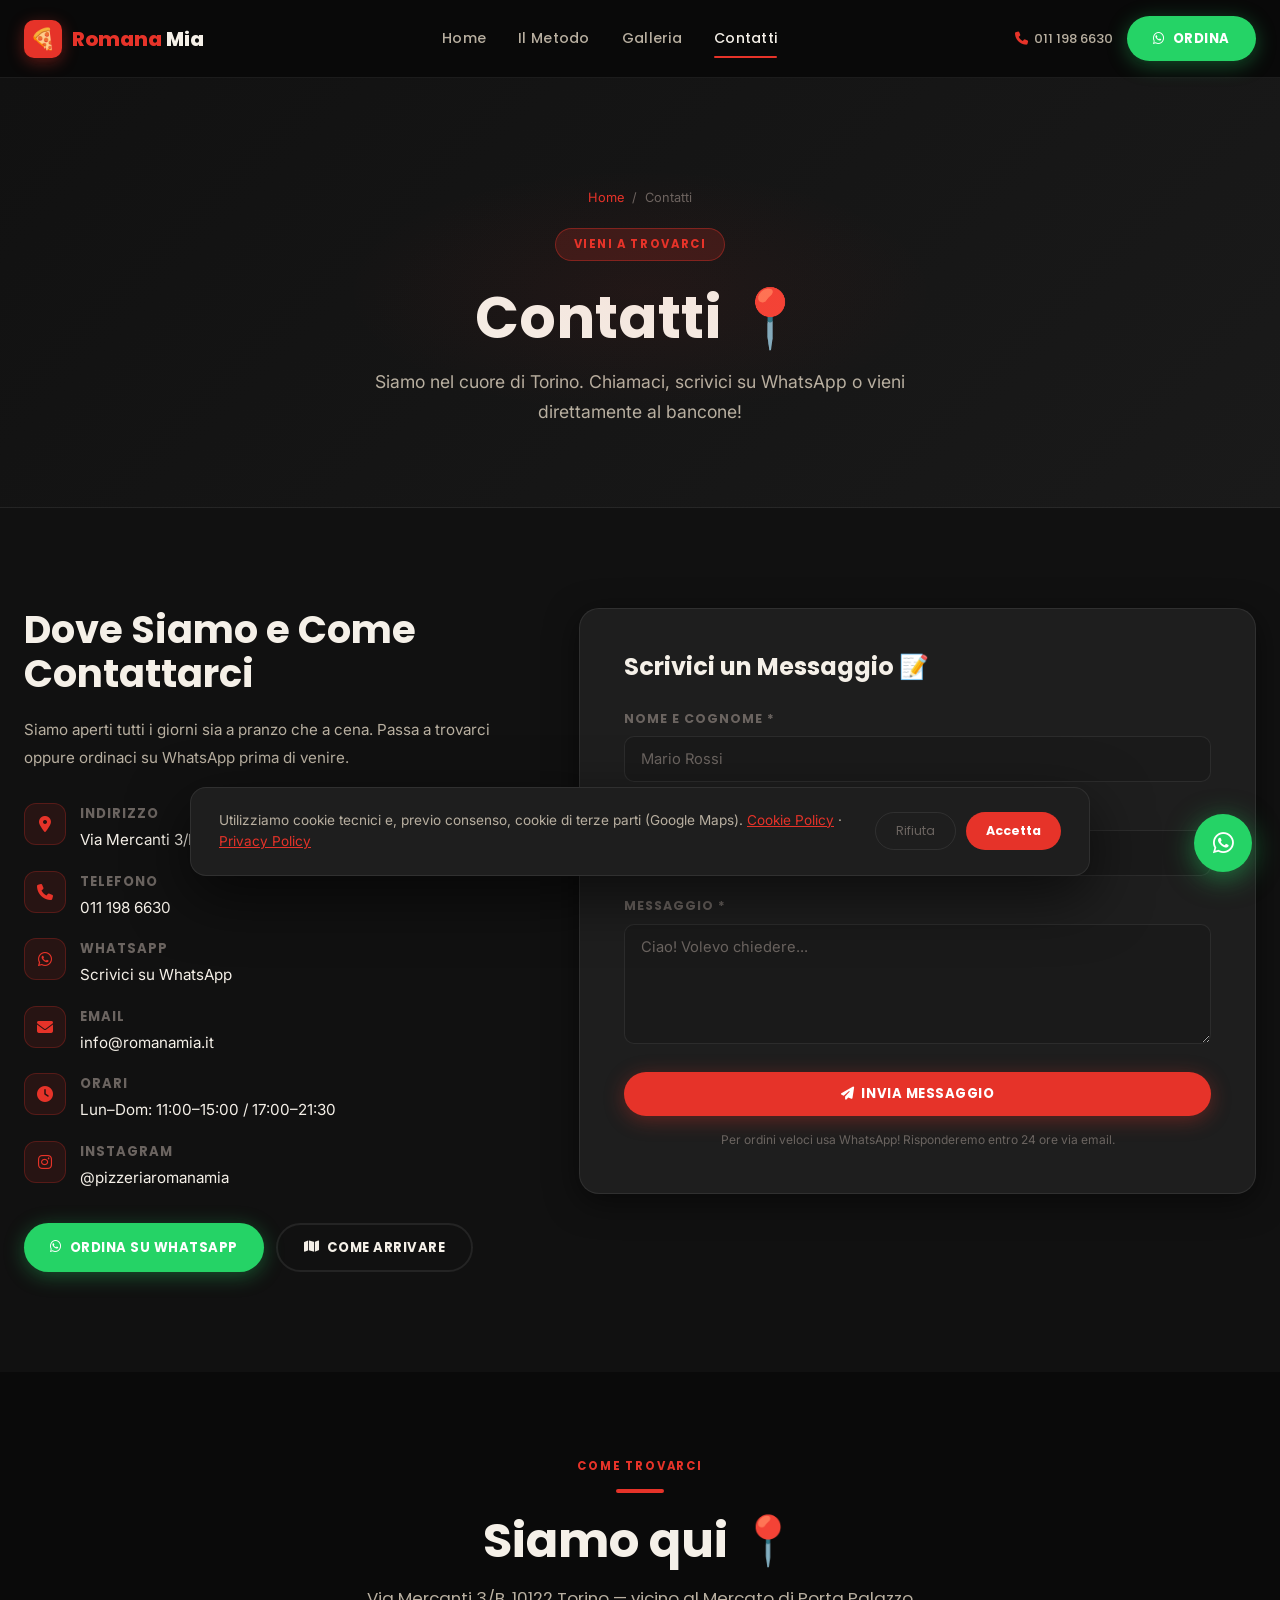
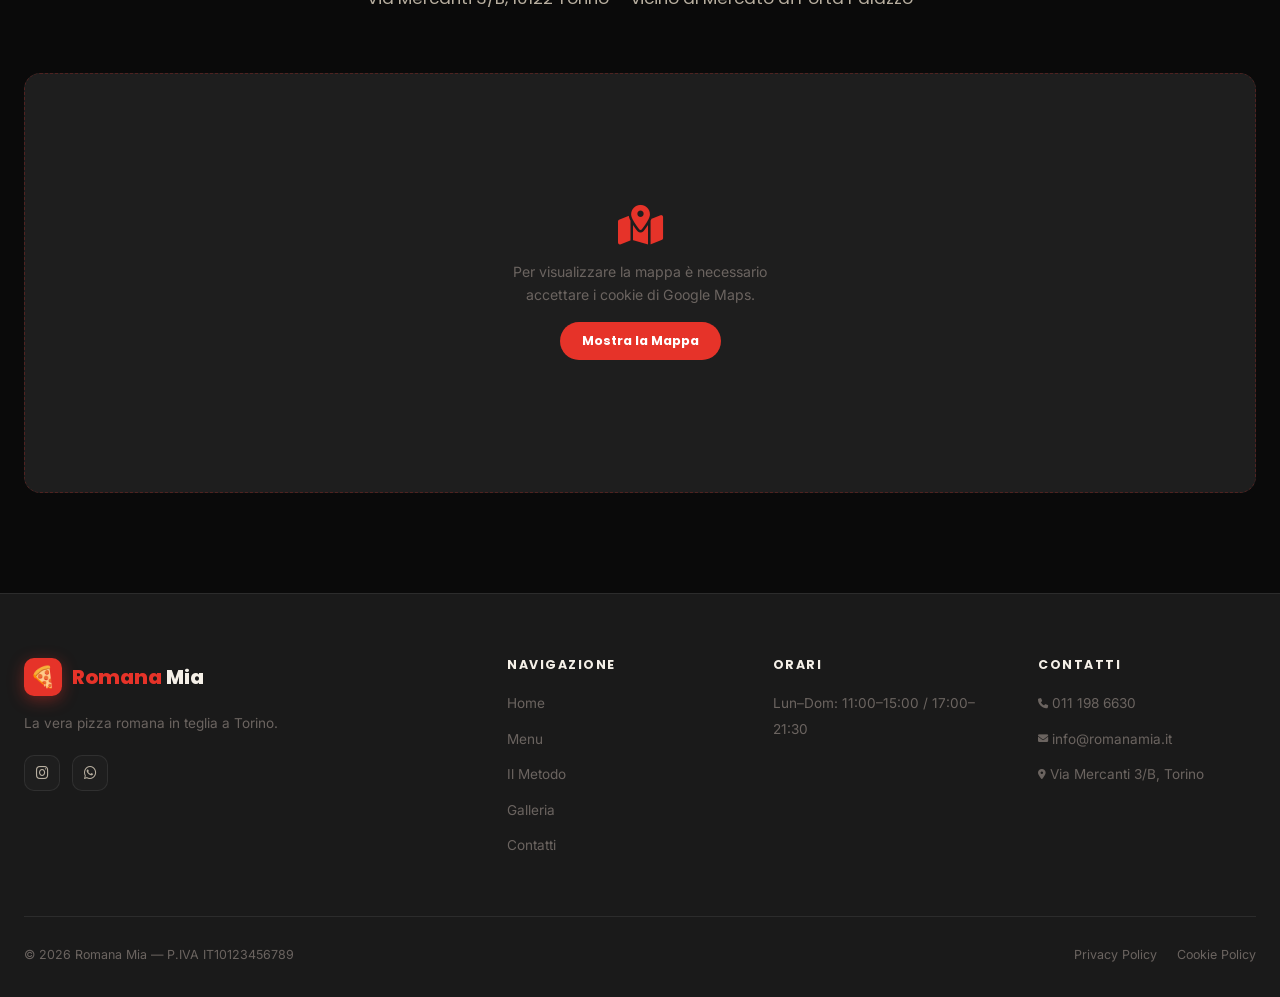
==== contatti.html @ 804c5487 "Improve mobile view: fix horizontal scroll, hero animations, app-like bottom nav Co-authored-by: pie" ====
<!DOCTYPE html>
<html lang="it">
<head>
    <meta charset="UTF-8">
    <meta name="viewport" content="width=device-width, initial-scale=1.0, viewport-fit=cover">    <title>Contatti — Romana Mia, Pizza al Taglio Gourmet Torino</title>
    <meta name="description" content="Contatta Romana Mia: Via Mercanti 3/B, Torino. Telefono, WhatsApp, email e mappa. Aperto tutti i giorni 11:00–21:30.">
    <meta name="google-site-verification" content="">
    <link rel="canonical" href="">
    <meta property="og:type" content="website">
    <meta property="og:title" content="Contatti — Romana Mia">
    <meta property="og:description" content="Vieni a trovarci o contattaci. Via Mercanti 3/B, Torino.">
    <meta name="theme-color" content="#0A0A0A">
    <meta name="apple-mobile-web-app-capable" content="yes">
    <meta name="apple-mobile-web-app-status-bar-style" content="black-translucent">
    <meta name="mobile-web-app-capable" content="yes">
    <link rel="icon" type="image/svg+xml" href="favicon.svg">
    <link rel="stylesheet" href="https://cdnjs.cloudflare.com/ajax/libs/font-awesome/6.4.0/css/all.min.css">
    <link rel="stylesheet" href="style.css">
</head>
<body>

<!-- ===== HEADER ===== -->
<header id="main-header">
    <div class="container nav-wrapper">
        <a href="index.html" class="logo">
            <div class="logo-icon">🍕</div>
            <span><em>Romana</em> Mia</span>
        </a>
        <nav class="desktop-menu">
            <a href="index.html">Home</a>
            <a href="servizi.html">Il Metodo</a>
            <a href="galleria.html">Galleria</a>
            <a href="contatti.html" class="active">Contatti</a>
        </nav>
        <div class="header-right">
            <a data-config-href="tel:{telefonoHref}" href="#" class="phone-cta">
                <i class="fa-solid fa-phone"></i>
                <span data-config="telefono">011 198 6630</span>
            </a>
            <a data-config-href="https://wa.me/{whatsapp}?text={whatsappMessaggioEncoded}" href="#" class="btn-whatsapp" target="_blank" rel="noopener">
                <i class="fa-brands fa-whatsapp"></i> Ordina
            </a>
        </div>
        <button class="hamburger" id="hamburger" aria-label="Menu">
            <span></span><span></span><span></span>
        </button>
    </div>
    <nav class="mobile-menu" id="mobile-menu">
        <a href="index.html"><i class="fa-solid fa-house"></i> Home</a>
        <a href="servizi.html"><i class="fa-solid fa-star"></i> Il Metodo</a>
        <a href="galleria.html"><i class="fa-solid fa-images"></i> Galleria</a>
        <a href="contatti.html" class="active"><i class="fa-solid fa-location-dot"></i> Contatti</a>
        <div class="mobile-cta">
            <a data-config-href="https://wa.me/{whatsapp}?text={whatsappMessaggioEncoded}" href="#" class="btn-whatsapp" target="_blank" rel="noopener"><i class="fa-brands fa-whatsapp"></i> Ordina su WhatsApp</a>
        </div>
    </nav>
</header>

<!-- ===== PAGE HERO ===== -->
<section class="page-hero">
    <div class="container">
        <div class="breadcrumb">
            <a href="index.html">Home</a>
            <span>/</span>
            <span>Contatti</span>
        </div>
        <span class="hero-eyebrow">Vieni a Trovarci</span>
        <h1>Contatti 📍</h1>
        <p>Siamo nel cuore di Torino. Chiamaci, scrivici su WhatsApp o vieni direttamente al bancone!</p>
    </div>
</section>

<!-- ===== CONTACT SECTION ===== -->
<section class="contact-section" id="preventivo">
    <div class="container">
        <div class="contact-grid">
            <!-- Info colonna sinistra -->
            <div class="contact-info animate-on-scroll">
                <h2>Dove Siamo e Come Contattarci</h2>
                <p>Siamo aperti tutti i giorni sia a pranzo che a cena. Passa a trovarci oppure ordinaci su WhatsApp prima di venire.</p>

                <div class="contact-details">
                    <div class="contact-detail">
                        <div class="contact-detail-icon"><i class="fa-solid fa-location-dot"></i></div>
                        <div class="contact-detail-text">
                            <strong>Indirizzo</strong>
                            <span data-config="indirizzo">Via Mercanti 3/B</span>,
                            <span data-config="cap">10122</span> <span data-config="citta">Torino</span> <span data-config="provincia">TO</span>
                        </div>
                    </div>
                    <div class="contact-detail">
                        <div class="contact-detail-icon"><i class="fa-solid fa-phone"></i></div>
                        <div class="contact-detail-text">
                            <strong>Telefono</strong>
                            <a data-config-href="tel:{telefonoHref}" href="#" data-config="telefono">011 198 6630</a>
                        </div>
                    </div>
                    <div class="contact-detail">
                        <div class="contact-detail-icon"><i class="fa-brands fa-whatsapp"></i></div>
                        <div class="contact-detail-text">
                            <strong>WhatsApp</strong>
                            <a data-config-href="https://wa.me/{whatsapp}?text={whatsappMessaggioEncoded}" href="#" target="_blank" rel="noopener">Scrivici su WhatsApp</a>
                        </div>
                    </div>
                    <div class="contact-detail">
                        <div class="contact-detail-icon"><i class="fa-solid fa-envelope"></i></div>
                        <div class="contact-detail-text">
                            <strong>Email</strong>
                            <a href="mailto:info@romanamia.it" data-config="email">info@romanamia.it</a>
                        </div>
                    </div>
                    <div class="contact-detail">
                        <div class="contact-detail-icon"><i class="fa-solid fa-clock"></i></div>
                        <div class="contact-detail-text">
                            <strong>Orari</strong>
                            <span data-config="orariSettimana">Lun–Dom: 11:00–15:00 / 17:00–21:30</span>
                        </div>
                    </div>
                    <div class="contact-detail">
                        <div class="contact-detail-icon"><i class="fa-brands fa-instagram"></i></div>
                        <div class="contact-detail-text">
                            <strong>Instagram</strong>
                            <a href="https://www.instagram.com/pizzeriaromanamia/" target="_blank" rel="noopener">@pizzeriaromanamia</a>
                        </div>
                    </div>
                </div>

                <div style="display:flex; gap:12px; flex-wrap:wrap;">
                    <a data-config-href="https://wa.me/{whatsapp}?text={whatsappMessaggioEncoded}" href="#" class="btn-whatsapp" target="_blank" rel="noopener">
                        <i class="fa-brands fa-whatsapp"></i> Ordina su WhatsApp
                    </a>
                    <a href="https://www.google.com/maps/dir/?api=1&destination=Via+Mercanti,+3B,+10122+Torino+TO" target="_blank" rel="noopener" class="btn-outline">
                        <i class="fa-solid fa-map"></i> Come Arrivare
                    </a>
                </div>
            </div>

            <!-- Form colonna destra -->
            <div class="contact-form-card animate-on-scroll">
                <h3>Scrivici un Messaggio 📝</h3>
                <form method="POST" action="grazie.html" name="contatti" data-netlify="true" netlify-honeypot="bot-field">
                    <input type="hidden" name="form-name" value="contatti">
                    <p style="display:none;"><label>Non compilare: <input name="bot-field"></label></p>
                    <div class="form-group">
                        <label for="nome">Nome e Cognome *</label>
                        <input type="text" id="nome" name="nome" placeholder="Mario Rossi" required>
                    </div>
                    <div class="form-group">
                        <label for="email">Email *</label>
                        <input type="email" id="email" name="email" placeholder="mario@email.it" required>
                    </div>
                    <div class="form-group">
                        <label for="messaggio">Messaggio *</label>
                        <textarea id="messaggio" name="messaggio" placeholder="Ciao! Volevo chiedere..." required></textarea>
                    </div>
                    <button type="submit" class="btn-red" style="width:100%; justify-content:center;">
                        <i class="fa-solid fa-paper-plane"></i> Invia Messaggio
                    </button>
                    <p style="font-size:0.75rem; color:var(--text-muted); margin-top:14px; font-family:'Inter',sans-serif; text-align:center;">
                        Per ordini veloci usa WhatsApp! Risponderemo entro 24 ore via email.
                    </p>
                </form>
            </div>
        </div>
    </div>
</section>

<!-- ===== MAPPA ===== -->
<section style="background: var(--bg-primary); padding: 0 0 100px;">
    <div class="container">
        <div class="section-header animate-on-scroll" style="padding-top:80px;">
            <span class="section-eyebrow">Come Trovarci</span>
            <div class="section-divider"></div>
            <h2>Siamo qui 📍</h2>
            <p>Via Mercanti 3/B, 10122 Torino — vicino al Mercato di Porta Palazzo</p>
        </div>
        <div class="map-container animate-on-scroll">
            <div id="map-placeholder">
                <i class="fa-solid fa-map-location-dot" style="font-size:2.5rem; color:var(--accent);"></i>
                <p>Per visualizzare la mappa è necessario accettare i cookie di Google Maps.</p>
                <button class="btn-load-map" id="btn-load-map">Mostra la Mappa</button>
            </div>
            <iframe id="map-iframe" title="Romana Mia su Google Maps" allowfullscreen loading="lazy"
                referrerpolicy="no-referrer-when-downgrade"></iframe>
        </div>
    </div>
</section>

<!-- ===== FOOTER ===== -->
<footer>
    <div class="container">
        <div class="footer-grid">
            <div class="footer-brand">
                <a href="index.html" class="logo">
                    <div class="logo-icon">🍕</div>
                    <span><em>Romana</em> Mia</span>
                </a>
                <p>La vera pizza romana in teglia a Torino.</p>
                <div class="footer-social">
                    <a href="https://www.instagram.com/pizzeriaromanamia/" target="_blank" rel="noopener" aria-label="Instagram"><i class="fa-brands fa-instagram"></i></a>
                    <a data-config-href="https://wa.me/{whatsapp}?text={whatsappMessaggioEncoded}" href="#" target="_blank" rel="noopener" aria-label="WhatsApp"><i class="fa-brands fa-whatsapp"></i></a>
                </div>
            </div>
            <div class="footer-col">
                <h4>Navigazione</h4>
                <ul>
                    <li><a href="index.html">Home</a></li>
                    <li><a href="index.html#menu">Menu</a></li>
                    <li><a href="servizi.html">Il Metodo</a></li>
                    <li><a href="galleria.html">Galleria</a></li>
                    <li><a href="contatti.html">Contatti</a></li>
                </ul>
            </div>
            <div class="footer-col">
                <h4>Orari</h4>
                <ul>
                    <li><span data-config="orariSettimana">Lun–Dom: 11:00–15:00 / 17:00–21:30</span></li>
                </ul>
            </div>
            <div class="footer-col">
                <h4>Contatti</h4>
                <ul>
                    <li><a data-config-href="tel:{telefonoHref}" href="#"><i class="fa-solid fa-phone fa-xs"></i> <span data-config="telefono">011 198 6630</span></a></li>
                    <li><a href="mailto:info@romanamia.it"><i class="fa-solid fa-envelope fa-xs"></i> info@romanamia.it</a></li>
                    <li><span><i class="fa-solid fa-location-dot fa-xs"></i> Via Mercanti 3/B, Torino</span></li>
                </ul>
            </div>
        </div>
        <div class="footer-bottom">
            <p>© <span data-anno></span> <span data-config="nomeAzienda">Romana Mia</span> — P.IVA <span data-config="pIva">IT10123456789</span></p>
            <div class="footer-legal">
                <a href="privacy.html">Privacy Policy</a>
                <a href="cookie.html">Cookie Policy</a>
            </div>
        </div>
    </div>
</footer>

<!-- ===== FLOATING WHATSAPP ===== -->
<a id="whatsapp-float" data-config-href="https://wa.me/{whatsapp}?text={whatsappMessaggioEncoded}" href="#" target="_blank" rel="noopener" aria-label="Ordina su WhatsApp">
    <i class="fa-brands fa-whatsapp"></i>
</a>

<!-- ===== BACK TO TOP ===== -->
<a id="back-to-top" href="#" aria-label="Torna su">
    <i class="fa-solid fa-chevron-up"></i>
</a>

<!-- ===== MOBILE BOTTOM NAV ===== -->
<nav class="bottom-nav" aria-label="Navigazione principale">
    <a href="index.html" class="bottom-nav-item">
        <i class="fa-solid fa-house"></i>
        <span>Home</span>
    </a>
    <a href="index.html#menu" class="bottom-nav-item">
        <i class="fa-solid fa-pizza-slice"></i>
        <span>Menu</span>
    </a>
    <a href="galleria.html" class="bottom-nav-item">
        <i class="fa-solid fa-images"></i>
        <span>Galleria</span>
    </a>
    <a href="contatti.html" class="bottom-nav-item active">
        <i class="fa-solid fa-location-dot"></i>
        <span>Contatti</span>
    </a>
</nav>

<!-- ===== COOKIE BANNER ===== -->
<div id="cookie-banner" style="display:none;">
    <p>Utilizziamo cookie tecnici e, previo consenso, cookie di terze parti (Google Maps). 
       <a href="cookie.html">Cookie Policy</a> · <a href="privacy.html">Privacy Policy</a></p>
    <div class="cookie-buttons">
        <button class="btn-cookie-reject" id="cookie-reject">Rifiuta</button>
        <button class="btn-cookie-accept" id="cookie-accept">Accetta</button>
    </div>
</div>

<script src="config.js"></script>
<script>
(function () {
    var header = document.getElementById('main-header');
    window.addEventListener('scroll', function () {
        header.classList.toggle('scrolled', window.scrollY > 60);
        var btt = document.getElementById('back-to-top');
        if (btt) btt.classList.toggle('visible', window.scrollY > 300);
    }, { passive: true });

    var btn = document.getElementById('hamburger');
    var menu = document.getElementById('mobile-menu');
    if (btn && menu) {
        btn.addEventListener('click', function () { btn.classList.toggle('open'); menu.classList.toggle('open'); });
    }

    if ('IntersectionObserver' in window) {
        var animObserver = new IntersectionObserver(function(entries) {
            entries.forEach(function(entry) {
                if (entry.isIntersecting) {
                    entry.target.classList.add('visible');
                    animObserver.unobserve(entry.target);
                }
            });
        }, { threshold: 0.12, rootMargin: '0px 0px -32px 0px' });
        document.querySelectorAll('.animate-on-scroll').forEach(function(el) {
            animObserver.observe(el);
        });
    } else {
        function checkVisible() {
            document.querySelectorAll('.animate-on-scroll:not(.visible)').forEach(function (el) {
                if (el.getBoundingClientRect().top < window.innerHeight - 40) el.classList.add('visible');
            });
        }
        window.addEventListener('scroll', checkVisible, { passive: true });
        window.addEventListener('load', checkVisible);
        setTimeout(checkVisible, 200);
    }

    // Cookie banner
    var consent = localStorage.getItem('cookieConsent');
    var banner = document.getElementById('cookie-banner');
    if (!consent && banner) setTimeout(function () { banner.style.display = 'flex'; }, 1500);
    var acceptBtn = document.getElementById('cookie-accept');
    var rejectBtn = document.getElementById('cookie-reject');
    if (acceptBtn) acceptBtn.addEventListener('click', function () {
        localStorage.setItem('cookieConsent', 'accepted');
        banner.style.display = 'none';
        if (typeof window.loadConsentedMap === 'function') window.loadConsentedMap();
    });
    if (rejectBtn) rejectBtn.addEventListener('click', function () {
        localStorage.setItem('cookieConsent', 'rejected');
        banner.style.display = 'none';
    });

    // Pulsante carica mappa manualmente
    var btnMap = document.getElementById('btn-load-map');
    if (btnMap) btnMap.addEventListener('click', function () {
        localStorage.setItem('cookieConsent', 'accepted');
        if (typeof window.loadConsentedMap === 'function') window.loadConsentedMap();
        banner.style.display = 'none';
    });
})();
</script>
</body>
</html>
---- style.css ----
/* ============================================================
   ROMANA MIA — Pizza al Taglio Gourmet
   Dark Theme | Poppins + Inter | Rosso Pomodoro & Giallo Crosta
   ============================================================ */

/* --- 1. GOOGLE FONTS IMPORT --- */
@import url('https://fonts.googleapis.com/css2?family=Poppins:wght@400;600;700;800;900&family=Inter:wght@400;500&display=swap');

/* --- 2. VARIABLES & RESET --- */
:root {
    --bg-primary:    #0A0A0A;
    --bg-secondary:  #111111;
    --bg-surface:    #1A1A1A;
    --bg-card:       #1E1E1E;
    --accent:        #E63329;
    --accent-yellow: #F5C518;
    --accent-hover:  #ff4a40;
    --text-primary:  #F5F0E8;
    --text-secondary:#B8AFA0;
    --text-muted:    #6B6460;
    --border:        rgba(230, 51, 41, 0.25);
    --border-subtle: rgba(255, 255, 255, 0.08);
    --shadow-sm:     0 2px 12px rgba(0,0,0,0.4);
    --shadow-md:     0 8px 32px rgba(0,0,0,0.5);
    --shadow-lg:     0 20px 60px rgba(0,0,0,0.6);
    --shadow-glow:   0 0 40px rgba(230,51,41,0.15);
    /* Legacy aliases */
    --primary-red:   var(--accent);
    --primary-dark:  #0A0A0A;
    --text-main:     var(--text-primary);
    --text-light:    var(--text-secondary);
    --white:         #F5F0E8;
    --border-old:    var(--border);
}

*, *::before, *::after { margin: 0; padding: 0; box-sizing: border-box; }

html { scroll-behavior: smooth; overflow-x: hidden; }

body {
    font-family: 'Poppins', sans-serif;
    color: var(--text-primary);
    line-height: 1.6;
    background-color: var(--bg-primary);
    overflow-x: hidden;
}

h1, h2, h3, h4, h5 {
    font-family: 'Poppins', sans-serif;
    line-height: 1.15;
    font-weight: 700;
}

a { text-decoration: none; transition: all 0.28s ease; color: inherit; }
ul { list-style: none; }
img { width: 100%; display: block; object-fit: cover; }

/* --- 3. HEADER --- */
header {
    background: rgba(10, 10, 10, 0.88);
    backdrop-filter: blur(24px);
    -webkit-backdrop-filter: blur(24px);
    border-bottom: 1px solid var(--border-subtle);
    padding: 16px 0;
    position: sticky;
    top: 0;
    z-index: 2000;
    transition: padding 0.3s ease, box-shadow 0.3s ease;
}

header.scrolled {
    padding: 10px 0;
    background: rgba(10, 10, 10, 0.98);
    box-shadow: 0 4px 40px rgba(0,0,0,0.5);
}

.container {
    max-width: 1280px;
    margin: 0 auto;
    padding: 0 24px;
}

.nav-wrapper {
    display: flex;
    justify-content: space-between;
    align-items: center;
    gap: 16px;
}

/* Logo */
.logo {
    display: flex;
    align-items: center;
    gap: 10px;
    font-family: 'Poppins', sans-serif;
    font-weight: 800;
    font-size: 1.25rem;
    color: var(--text-primary);
    white-space: nowrap;
    flex-shrink: 0;
}

.logo-icon {
    width: 38px; height: 38px;
    background: var(--accent);
    border-radius: 10px;
    display: flex; align-items: center; justify-content: center;
    font-size: 1.3rem;
    flex-shrink: 0;
    box-shadow: 0 4px 16px rgba(230,51,41,0.4);
    transition: transform 0.28s cubic-bezier(0.34,1.56,0.64,1);
}

.logo:hover .logo-icon {
    transform: rotate(-8deg) scale(1.08);
}

.logo span { color: var(--text-primary); }
.logo span em { color: var(--accent); font-style: normal; }

/* Desktop nav */
.desktop-menu {
    display: flex;
    align-items: center;
    gap: 32px;
}

.desktop-menu a {
    color: var(--text-secondary);
    font-size: 0.88rem;
    font-weight: 500;
    letter-spacing: 0.02em;
    padding: 6px 0;
    position: relative;
    transition: color 0.22s ease;
}

.desktop-menu a::after {
    content: '';
    position: absolute;
    bottom: -2px; left: 0;
    width: 0; height: 2px;
    background: var(--accent);
    border-radius: 2px;
    transition: width 0.28s cubic-bezier(0.34,1.56,0.64,1);
}

.desktop-menu a:hover,
.desktop-menu a.active { color: var(--text-primary); }

.desktop-menu a:hover::after,
.desktop-menu a.active::after { width: 100%; }

/* Header right */
.header-right {
    display: flex;
    align-items: center;
    gap: 14px;
    flex-shrink: 0;
}

.phone-cta {
    color: var(--text-secondary);
    font-size: 0.82rem;
    font-weight: 500;
    display: flex; align-items: center; gap: 6px;
}

.phone-cta:hover { color: var(--accent); }
.phone-cta i { color: var(--accent); }

/* --- 4. BUTTONS --- */
.btn-red {
    background: var(--accent);
    color: #fff;
    border: none;
    padding: 12px 26px;
    border-radius: 50px;
    font-family: 'Poppins', sans-serif;
    font-size: 0.82rem;
    font-weight: 700;
    letter-spacing: 0.04em;
    text-transform: uppercase;
    cursor: pointer;
    display: inline-flex; align-items: center; gap: 7px;
    transition: all 0.28s cubic-bezier(0.34,1.56,0.64,1);
    white-space: nowrap;
    box-shadow: 0 4px 20px rgba(230,51,41,0.35);
}

.btn-red:hover {
    background: var(--accent-hover);
    transform: translateY(-3px) scale(1.04);
    box-shadow: 0 8px 32px rgba(230,51,41,0.55);
    color: #fff;
}

.btn-yellow {
    background: var(--accent-yellow);
    color: #111;
    border: none;
    padding: 12px 26px;
    border-radius: 50px;
    font-family: 'Poppins', sans-serif;
    font-size: 0.82rem;
    font-weight: 700;
    letter-spacing: 0.04em;
    text-transform: uppercase;
    cursor: pointer;
    display: inline-flex; align-items: center; gap: 7px;
    transition: all 0.28s cubic-bezier(0.34,1.56,0.64,1);
    white-space: nowrap;
    box-shadow: 0 4px 20px rgba(245,197,24,0.35);
}

.btn-yellow:hover {
    background: #ffd740;
    transform: translateY(-3px) scale(1.04);
    box-shadow: 0 8px 32px rgba(245,197,24,0.55);
    color: #111;
}

.btn-outline {
    background: transparent;
    color: var(--text-primary);
    border: 2px solid var(--border-subtle);
    padding: 12px 26px;
    border-radius: 50px;
    font-family: 'Poppins', sans-serif;
    font-size: 0.82rem;
    font-weight: 700;
    letter-spacing: 0.04em;
    text-transform: uppercase;
    cursor: pointer;
    display: inline-flex; align-items: center; gap: 7px;
    transition: all 0.28s ease;
    white-space: nowrap;
}

.btn-outline:hover {
    border-color: var(--accent);
    color: var(--accent);
    transform: translateY(-2px);
}

.btn-whatsapp {
    background: #25D366;
    color: #fff;
    border: none;
    padding: 12px 26px;
    border-radius: 50px;
    font-family: 'Poppins', sans-serif;
    font-size: 0.82rem;
    font-weight: 700;
    letter-spacing: 0.04em;
    text-transform: uppercase;
    cursor: pointer;
    display: inline-flex; align-items: center; gap: 8px;
    transition: all 0.28s cubic-bezier(0.34,1.56,0.64,1);
    white-space: nowrap;
    box-shadow: 0 4px 20px rgba(37,211,102,0.35);
    text-decoration: none;
}

.btn-whatsapp:hover {
    background: #1ebe5a;
    transform: translateY(-3px) scale(1.04);
    box-shadow: 0 8px 32px rgba(37,211,102,0.55);
    color: #fff;
}

/* --- 5. HAMBURGER / MOBILE MENU --- */
.hamburger {
    display: none;
    flex-direction: column;
    justify-content: center;
    align-items: center;
    gap: 5px;
    width: 40px; height: 40px;
    cursor: pointer;
    background: none;
    border: none;
    padding: 4px;
    border-radius: 8px;
    transition: background 0.2s ease;
}

.hamburger:hover { background: var(--bg-surface); }

.hamburger span {
    display: block;
    width: 22px; height: 2px;
    background: var(--text-primary);
    border-radius: 2px;
    transition: all 0.3s ease;
}

.hamburger.open span:nth-child(1) { transform: translateY(7px) rotate(45deg); }
.hamburger.open span:nth-child(2) { opacity: 0; transform: scaleX(0); }
.hamburger.open span:nth-child(3) { transform: translateY(-7px) rotate(-45deg); }

.mobile-menu {
    display: none;
    flex-direction: column;
    background: var(--bg-surface);
    border-top: 1px solid var(--border-subtle);
    padding: 16px 24px 24px;
    gap: 4px;
}

.mobile-menu.open { display: flex; }

.mobile-menu a {
    color: var(--text-secondary);
    font-size: 1rem;
    font-weight: 500;
    padding: 12px 0;
    border-bottom: 1px solid var(--border-subtle);
    display: flex; align-items: center; gap: 10px;
    transition: color 0.2s ease;
}

.mobile-menu a:last-child { border-bottom: none; }
.mobile-menu a:hover,
.mobile-menu a.active { color: var(--accent); }

.mobile-cta {
    margin-top: 14px;
    display: flex;
    flex-direction: column;
    gap: 10px;
}

.mobile-cta a { width: 100%; justify-content: center; }

/* --- 6. ANIMATE ON SCROLL --- */
.animate-on-scroll {
    opacity: 0;
    transform: translateY(30px);
    transition: opacity 0.6s ease, transform 0.6s cubic-bezier(0.34,1.56,0.64,1);
}

.animate-on-scroll.visible {
    opacity: 1;
    transform: translateY(0);
}

/* --- 6b. HERO ENTRY KEYFRAMES --- */
@keyframes heroFadeInUp {
    from { opacity: 0; transform: translateY(28px); }
    to   { opacity: 1; transform: translateY(0); }
}

@keyframes heroFadeInDown {
    from { opacity: 0; transform: translateY(-18px); }
    to   { opacity: 1; transform: translateY(0); }
}

/* --- 7. HERO SECTION --- */
.hero {
    min-height: 100vh;
    min-height: 100svh;
    display: flex;
    align-items: center;
    justify-content: center;
    position: relative;
    overflow: hidden;
    text-align: center;
    padding: 100px 24px 60px;
}

.hero-bg {
    position: absolute;
    inset: 0;
    background-image: url('https://images.unsplash.com/photo-1565299624946-b28f40a0ae38?q=80&w=1600&auto=format&fit=crop');
    background-size: cover;
    background-position: center;
    filter: brightness(0.35);
    z-index: 0;
    transform: scale(1.05);
    transition: transform 8s ease;
}

.hero:hover .hero-bg { transform: scale(1.0); }

.hero-overlay {
    position: absolute;
    inset: 0;
    background: linear-gradient(180deg, rgba(0,0,0,0.1) 0%, rgba(10,10,10,0.7) 100%);
    z-index: 1;
}

.hero-content {
    position: relative;
    z-index: 2;
    max-width: 820px;
}

.hero-eyebrow {
    display: inline-block;
    background: rgba(230,51,41,0.18);
    border: 1px solid rgba(230,51,41,0.4);
    color: var(--accent);
    font-size: 0.72rem;
    font-weight: 700;
    letter-spacing: 0.14em;
    text-transform: uppercase;
    padding: 6px 18px;
    border-radius: 50px;
    margin-bottom: 24px;
    animation: heroFadeInDown 0.6s cubic-bezier(0.34,1.56,0.64,1) 0.2s both;
}

.hero h1 {
    font-size: clamp(2.4rem, 6vw, 4.8rem);
    font-weight: 900;
    color: var(--text-primary);
    line-height: 1.08;
    margin-bottom: 20px;
    text-shadow: 0 4px 40px rgba(0,0,0,0.5);
    animation: heroFadeInUp 0.7s cubic-bezier(0.34,1.56,0.64,1) 0.4s both;
}

.hero h1 em {
    font-style: normal;
    color: var(--accent);
}

.hero p {
    font-size: clamp(1rem, 2.5vw, 1.2rem);
    color: var(--text-secondary);
    margin-bottom: 40px;
    font-weight: 400;
    line-height: 1.65;
    animation: heroFadeInUp 0.6s ease 0.6s both;
}

.hero-buttons {
    display: flex;
    gap: 14px;
    justify-content: center;
    flex-wrap: wrap;
    margin-bottom: 56px;
    animation: heroFadeInUp 0.6s ease 0.8s both;
}

.hero-trust {
    display: flex;
    gap: 40px;
    justify-content: center;
    flex-wrap: wrap;
    animation: heroFadeInUp 0.6s ease 1.0s both;
}

.hero-trust-item {
    display: flex;
    flex-direction: column;
    align-items: center;
    gap: 4px;
    color: var(--text-secondary);
    font-size: 0.8rem;
}

.hero-trust-item strong {
    color: var(--text-primary);
    font-size: 1.05rem;
    font-weight: 700;
}

/* --- 8. SECTION COMMON --- */
.section-padding {
    padding: 100px 0;
}

.section-header {
    text-align: center;
    margin-bottom: 60px;
}

.section-eyebrow {
    display: inline-block;
    color: var(--accent);
    font-size: 0.72rem;
    font-weight: 700;
    letter-spacing: 0.16em;
    text-transform: uppercase;
    margin-bottom: 14px;
}

.section-header h2 {
    font-size: clamp(2rem, 4vw, 3rem);
    color: var(--text-primary);
    margin-bottom: 16px;
}

.section-header p {
    color: var(--text-secondary);
    font-size: 1.05rem;
    max-width: 560px;
    margin: 0 auto;
    line-height: 1.7;
}

/* Decorative divider */
.section-divider {
    width: 48px; height: 4px;
    background: var(--accent);
    border-radius: 4px;
    margin: 0 auto 20px;
}

/* --- 9. MENU SECTION --- */
.menu-section {
    background: var(--bg-secondary);
    padding: 100px 0;
}

#menu-grid {
    display: grid;
    grid-template-columns: repeat(auto-fit, minmax(340px, 1fr));
    gap: 28px;
}

.menu-category-card {
    background: var(--bg-card);
    border: 1px solid var(--border-subtle);
    border-radius: 20px;
    overflow: hidden;
    transition: transform 0.35s cubic-bezier(0.34,1.56,0.64,1), box-shadow 0.35s ease, border-color 0.35s ease;
}

.menu-category-card:hover {
    transform: translateY(-6px) scale(1.02);
    box-shadow: var(--shadow-lg), var(--shadow-glow);
    border-color: var(--border);
}

.menu-category-header {
    background: linear-gradient(135deg, rgba(230,51,41,0.12) 0%, rgba(230,51,41,0.04) 100%);
    border-bottom: 1px solid var(--border-subtle);
    padding: 24px 28px 20px;
}

.menu-category-title {
    font-size: 1.35rem;
    font-weight: 800;
    color: var(--text-primary);
    margin-bottom: 6px;
}

.menu-category-desc {
    font-size: 0.82rem;
    color: var(--text-secondary);
    font-style: italic;
}

.menu-pizza-list {
    padding: 8px 0;
}

.menu-pizza-item {
    display: flex;
    justify-content: space-between;
    align-items: flex-start;
    gap: 16px;
    padding: 16px 28px;
    border-bottom: 1px solid var(--border-subtle);
    transition: background 0.2s ease;
}

.menu-pizza-item:last-child { border-bottom: none; }

.menu-pizza-item:hover {
    background: rgba(230,51,41,0.05);
}

.menu-pizza-info {
    display: flex;
    flex-direction: column;
    gap: 4px;
    flex: 1;
}

.menu-pizza-nome {
    font-weight: 700;
    font-size: 0.95rem;
    color: var(--text-primary);
}

.menu-pizza-ingredienti {
    font-size: 0.78rem;
    color: var(--text-muted);
    font-family: 'Inter', sans-serif;
    line-height: 1.5;
}

.menu-pizza-prezzo {
    font-size: 0.82rem;
    font-weight: 700;
    color: var(--accent-yellow);
    background: rgba(245,197,24,0.12);
    border: 1px solid rgba(245,197,24,0.25);
    padding: 4px 10px;
    border-radius: 50px;
    white-space: nowrap;
    flex-shrink: 0;
}

.menu-note {
    text-align: center;
    margin-top: 36px;
    color: var(--text-muted);
    font-size: 0.82rem;
    font-family: 'Inter', sans-serif;
}

/* --- 10. RECENSIONI SECTION --- */
.recensioni-section {
    background: var(--bg-primary);
    padding: 100px 0;
}

.recensioni-grid {
    display: grid;
    grid-template-columns: repeat(auto-fit, minmax(300px, 1fr));
    gap: 24px;
    margin-bottom: 48px;
}

.recensione-card {
    background: var(--bg-card);
    border: 1px solid var(--border-subtle);
    border-radius: 16px;
    padding: 28px;
    transition: transform 0.35s cubic-bezier(0.34,1.56,0.64,1), box-shadow 0.35s ease, border-color 0.35s ease;
}

.recensione-card:hover {
    transform: translateY(-6px) scale(1.02);
    box-shadow: var(--shadow-md);
    border-color: var(--border);
}

.recensione-header {
    display: flex;
    align-items: center;
    gap: 12px;
    margin-bottom: 14px;
}

.recensione-avatar {
    width: 44px; height: 44px;
    border-radius: 50%;
    background: linear-gradient(135deg, var(--accent), #ff6b61);
    display: flex; align-items: center; justify-content: center;
    font-weight: 800;
    font-size: 1.1rem;
    color: #fff;
    flex-shrink: 0;
}

.recensione-meta {
    flex: 1;
    display: flex;
    flex-direction: column;
}

.recensione-nome {
    font-weight: 700;
    font-size: 0.9rem;
    color: var(--text-primary);
}

.recensione-data {
    font-size: 0.75rem;
    color: var(--text-muted);
    font-family: 'Inter', sans-serif;
}

.google-icon {
    width: 28px; height: 28px;
    border-radius: 50%;
    background: #4285F4;
    color: #fff;
    font-weight: 900;
    font-size: 0.85rem;
    display: flex; align-items: center; justify-content: center;
    flex-shrink: 0;
}

.recensione-stelle {
    margin-bottom: 12px;
    display: flex; gap: 2px;
}

.star {
    color: var(--text-muted);
    font-size: 1rem;
}

.star.filled {
    color: var(--accent-yellow);
}

.recensione-testo {
    font-size: 0.88rem;
    color: var(--text-secondary);
    line-height: 1.7;
    font-family: 'Inter', sans-serif;
}

.recensioni-cta {
    text-align: center;
    margin-top: 48px;
}

.btn-google-reviews {
    background: linear-gradient(135deg, #4285F4, #34A853);
    color: #fff;
    border: none;
    padding: 16px 36px;
    border-radius: 50px;
    font-family: 'Poppins', sans-serif;
    font-size: 0.95rem;
    font-weight: 700;
    letter-spacing: 0.02em;
    cursor: pointer;
    display: inline-flex; align-items: center; gap: 10px;
    transition: all 0.28s cubic-bezier(0.34,1.56,0.64,1);
    white-space: nowrap;
    box-shadow: 0 4px 24px rgba(66,133,244,0.4);
    text-decoration: none;
}
.btn-google-reviews:hover {
    transform: translateY(-4px) scale(1.04);
    box-shadow: 0 10px 40px rgba(66,133,244,0.55);
    color: #fff;
}

/* --- 11. ABOUT SECTION --- */
.about-section {
    background: var(--bg-surface);
    padding: 100px 0;
}

.about-grid {
    display: grid;
    grid-template-columns: 1fr 1fr;
    gap: 72px;
    align-items: center;
}

.about-text .label {
    display: inline-block;
    color: var(--accent);
    font-size: 0.72rem;
    font-weight: 700;
    letter-spacing: 0.16em;
    text-transform: uppercase;
    margin-bottom: 16px;
}

.about-text h2 {
    font-size: clamp(1.8rem, 3.5vw, 2.6rem);
    color: var(--text-primary);
    margin-bottom: 20px;
    line-height: 1.2;
}

.about-text p {
    color: var(--text-secondary);
    font-size: 0.97rem;
    line-height: 1.8;
    margin-bottom: 16px;
    font-family: 'Inter', sans-serif;
}

.about-stats {
    display: flex;
    gap: 36px;
    margin-top: 32px;
    padding-top: 28px;
    border-top: 1px solid var(--border-subtle);
}

.about-stat strong {
    display: block;
    font-size: 2rem;
    font-weight: 900;
    color: var(--accent);
    line-height: 1;
    margin-bottom: 4px;
}

.about-stat span {
    font-size: 0.78rem;
    color: var(--text-muted);
    text-transform: uppercase;
    letter-spacing: 0.08em;
}

.about-image {
    position: relative;
}

.about-image img {
    border-radius: 20px;
    height: 480px;
    width: 100%;
    box-shadow: var(--shadow-lg);
}

.about-image-badge {
    position: absolute;
    bottom: -20px;
    left: -20px;
    background: var(--accent);
    color: #fff;
    border-radius: 16px;
    padding: 18px 22px;
    box-shadow: var(--shadow-md);
    font-weight: 800;
    font-size: 0.85rem;
    line-height: 1.4;
}

/* --- 12. GALLERY PREVIEW --- */
.gallery-preview {
    background: var(--bg-secondary);
    padding: 100px 0;
}

.gallery-grid {
    display: grid;
    grid-template-columns: repeat(4, 1fr);
    gap: 16px;
    margin-bottom: 40px;
}

.gallery-item {
    position: relative;
    overflow: hidden;
    border-radius: 16px;
    aspect-ratio: 1;
    cursor: pointer;
}

.gallery-item img {
    width: 100%; height: 100%;
    object-fit: cover;
    transition: transform 0.5s ease;
}

.gallery-item:hover img {
    transform: scale(1.08);
}

.gallery-item-overlay {
    position: absolute;
    inset: 0;
    background: rgba(0,0,0,0.4);
    opacity: 0;
    transition: opacity 0.3s ease;
    display: flex; align-items: center; justify-content: center;
    color: #fff;
    font-size: 1.6rem;
}

.gallery-item:hover .gallery-item-overlay { opacity: 1; }

.gallery-cta { text-align: center; }

/* --- 13. CTA SECTION --- */
.cta-section {
    background: var(--bg-primary);
    padding: 100px 0;
    border-top: 1px solid var(--border-subtle);
}

.cta-box {
    background: linear-gradient(135deg, var(--bg-card) 0%, var(--bg-surface) 100%);
    border: 1px solid var(--border);
    border-radius: 24px;
    padding: 64px;
    text-align: center;
    box-shadow: var(--shadow-glow);
}

.cta-box h2 {
    font-size: clamp(1.8rem, 3.5vw, 2.8rem);
    color: var(--text-primary);
    margin-bottom: 14px;
}

.cta-box p {
    color: var(--text-secondary);
    font-size: 1rem;
    margin-bottom: 36px;
    line-height: 1.7;
}

.cta-info {
    display: flex;
    justify-content: center;
    gap: 48px;
    flex-wrap: wrap;
    margin-bottom: 40px;
    padding-bottom: 36px;
    border-bottom: 1px solid var(--border-subtle);
}

.cta-info-item {
    display: flex;
    flex-direction: column;
    gap: 4px;
    align-items: center;
    color: var(--text-secondary);
    font-size: 0.9rem;
    font-family: 'Inter', sans-serif;
}

.cta-info-item strong {
    color: var(--text-primary);
    font-weight: 700;
    display: flex; align-items: center; gap: 7px;
}

.cta-buttons {
    display: flex;
    gap: 14px;
    justify-content: center;
    flex-wrap: wrap;
}

/* --- 14. FOOTER --- */
footer {
    background: var(--bg-surface);
    border-top: 1px solid var(--border-subtle);
    padding: 64px 0 32px;
}

.footer-grid {
    display: grid;
    grid-template-columns: 2fr 1fr 1fr 1fr;
    gap: 48px;
    margin-bottom: 48px;
}

.footer-brand .logo {
    margin-bottom: 16px;
}

.footer-brand p {
    color: var(--text-muted);
    font-size: 0.85rem;
    line-height: 1.7;
    font-family: 'Inter', sans-serif;
    margin-bottom: 20px;
    max-width: 260px;
}

.footer-social {
    display: flex;
    gap: 12px;
}

.footer-social a {
    width: 36px; height: 36px;
    border-radius: 10px;
    background: var(--bg-card);
    border: 1px solid var(--border-subtle);
    display: flex; align-items: center; justify-content: center;
    color: var(--text-secondary);
    font-size: 0.9rem;
    transition: all 0.25s ease;
}

.footer-social a:hover {
    background: var(--accent);
    border-color: var(--accent);
    color: #fff;
    transform: translateY(-3px);
}

.footer-col h4 {
    font-size: 0.78rem;
    font-weight: 700;
    letter-spacing: 0.12em;
    text-transform: uppercase;
    color: var(--text-primary);
    margin-bottom: 18px;
}

.footer-col ul li {
    margin-bottom: 10px;
}

.footer-col ul li a,
.footer-col ul li span {
    color: var(--text-muted);
    font-size: 0.85rem;
    font-family: 'Inter', sans-serif;
    transition: color 0.2s ease;
}

.footer-col ul li a:hover { color: var(--accent); }

.footer-bottom {
    border-top: 1px solid var(--border-subtle);
    padding-top: 28px;
    display: flex;
    justify-content: space-between;
    align-items: center;
    flex-wrap: wrap;
    gap: 12px;
}

.footer-bottom p {
    color: var(--text-muted);
    font-size: 0.78rem;
    font-family: 'Inter', sans-serif;
}

.footer-legal {
    display: flex;
    gap: 20px;
}

.footer-legal a {
    color: var(--text-muted);
    font-size: 0.78rem;
    font-family: 'Inter', sans-serif;
    transition: color 0.2s ease;
}

.footer-legal a:hover { color: var(--accent); }

/* --- 15. COOKIE BANNER --- */
#cookie-banner {
    position: fixed;
    bottom: 24px; left: 24px; right: 24px;
    background: var(--bg-card);
    border: 1px solid var(--border-subtle);
    border-radius: 16px;
    padding: 22px 28px;
    display: flex;
    align-items: center;
    justify-content: space-between;
    gap: 20px;
    flex-wrap: wrap;
    box-shadow: var(--shadow-lg);
    z-index: 9999;
    max-width: 900px;
    margin: 0 auto;
}

#cookie-banner p {
    color: var(--text-secondary);
    font-size: 0.85rem;
    font-family: 'Inter', sans-serif;
    flex: 1;
    line-height: 1.6;
}

#cookie-banner p a {
    color: var(--accent);
    text-decoration: underline;
}

.cookie-buttons {
    display: flex;
    gap: 10px;
    flex-shrink: 0;
}

.btn-cookie-accept {
    background: var(--accent);
    color: #fff;
    border: none;
    padding: 9px 20px;
    border-radius: 50px;
    font-family: 'Poppins', sans-serif;
    font-size: 0.78rem;
    font-weight: 700;
    cursor: pointer;
    transition: all 0.25s ease;
}

.btn-cookie-accept:hover { background: var(--accent-hover); }

.btn-cookie-reject {
    background: transparent;
    color: var(--text-muted);
    border: 1px solid var(--border-subtle);
    padding: 9px 20px;
    border-radius: 50px;
    font-family: 'Poppins', sans-serif;
    font-size: 0.78rem;
    cursor: pointer;
    transition: all 0.25s ease;
}

.btn-cookie-reject:hover { color: var(--text-primary); }

/* --- 16. FLOATING WHATSAPP --- */
#whatsapp-float {
    position: fixed;
    bottom: 28px;
    right: 28px;
    z-index: 3000;
    width: 58px; height: 58px;
    background: #25D366;
    border-radius: 50%;
    display: flex; align-items: center; justify-content: center;
    box-shadow: 0 6px 28px rgba(37,211,102,0.5);
    color: #fff;
    font-size: 1.5rem;
    cursor: pointer;
    text-decoration: none;
    transition: all 0.3s cubic-bezier(0.34,1.56,0.64,1);
    animation: waFloat 3s ease-in-out infinite;
}

#whatsapp-float:hover {
    transform: scale(1.12);
    box-shadow: 0 8px 36px rgba(37,211,102,0.65);
    color: #fff;
}

@keyframes waFloat {
    0%, 100% { transform: translateY(0); }
    50%       { transform: translateY(-6px); }
}

#whatsapp-float:hover { animation: none; }

/* --- 17. BACK TO TOP --- */
#back-to-top {
    position: fixed;
    bottom: 28px;
    right: 98px;
    z-index: 3000;
    width: 44px; height: 44px;
    background: var(--bg-surface);
    border: 1px solid var(--border-subtle);
    border-radius: 50%;
    display: none;
    align-items: center;
    justify-content: center;
    color: var(--text-secondary);
    font-size: 0.9rem;
    cursor: pointer;
    transition: all 0.28s ease;
    box-shadow: var(--shadow-sm);
    text-decoration: none;
}

#back-to-top.visible {
    display: flex;
}

#back-to-top:hover {
    background: var(--accent);
    border-color: var(--accent);
    color: #fff;
    transform: translateY(-3px);
}

/* --- 18. MAP SECTION --- */
.map-section {
    padding: 0;
}

.map-container {
    position: relative;
    height: 420px;
    overflow: hidden;
    border-radius: 16px;
    background: var(--bg-surface);
}

.map-container iframe {
    width: 100%; height: 100%;
    border: none;
    display: none;
}

#map-placeholder {
    position: absolute;
    inset: 0;
    display: flex;
    flex-direction: column;
    align-items: center;
    justify-content: center;
    gap: 16px;
    background: var(--bg-card);
    border: 1px dashed var(--border);
    border-radius: 16px;
    color: var(--text-muted);
    text-align: center;
    padding: 24px;
}

#map-placeholder p {
    font-size: 0.88rem;
    font-family: 'Inter', sans-serif;
    max-width: 280px;
    line-height: 1.6;
}

.btn-load-map {
    background: var(--accent);
    color: #fff;
    border: none;
    padding: 10px 22px;
    border-radius: 50px;
    font-family: 'Poppins', sans-serif;
    font-size: 0.78rem;
    font-weight: 700;
    cursor: pointer;
    transition: background 0.25s ease;
}

.btn-load-map:hover { background: var(--accent-hover); }

/* --- 19. CONTACT PAGE --- */
.contact-section {
    background: var(--bg-secondary);
    padding: 100px 0;
}

.contact-grid {
    display: grid;
    grid-template-columns: 1fr 1.4fr;
    gap: 72px;
    align-items: start;
}

.contact-info h2 {
    font-size: clamp(1.6rem, 3vw, 2.4rem);
    color: var(--text-primary);
    margin-bottom: 20px;
}

.contact-info p {
    color: var(--text-secondary);
    font-size: 0.95rem;
    line-height: 1.8;
    margin-bottom: 32px;
    font-family: 'Inter', sans-serif;
}

.contact-details {
    display: flex;
    flex-direction: column;
    gap: 18px;
    margin-bottom: 32px;
}

.contact-detail {
    display: flex;
    align-items: flex-start;
    gap: 14px;
}

.contact-detail-icon {
    width: 42px; height: 42px;
    background: rgba(230,51,41,0.1);
    border: 1px solid var(--border);
    border-radius: 12px;
    display: flex; align-items: center; justify-content: center;
    color: var(--accent);
    font-size: 1rem;
    flex-shrink: 0;
}

.contact-detail-text strong {
    display: block;
    font-size: 0.82rem;
    font-weight: 700;
    text-transform: uppercase;
    letter-spacing: 0.08em;
    color: var(--text-muted);
    margin-bottom: 3px;
}

.contact-detail-text a,
.contact-detail-text span {
    color: var(--text-primary);
    font-size: 0.95rem;
    font-family: 'Inter', sans-serif;
}

.contact-detail-text a:hover { color: var(--accent); }

.contact-form-card {
    background: var(--bg-card);
    border: 1px solid var(--border-subtle);
    border-radius: 20px;
    padding: 44px;
    box-shadow: var(--shadow-md);
}

.contact-form-card h3 {
    font-size: 1.5rem;
    color: var(--text-primary);
    margin-bottom: 28px;
}

.form-group {
    margin-bottom: 20px;
}

.form-group label {
    display: block;
    font-size: 0.78rem;
    font-weight: 700;
    text-transform: uppercase;
    letter-spacing: 0.08em;
    color: var(--text-muted);
    margin-bottom: 8px;
}

.form-group input,
.form-group textarea,
.form-group select {
    width: 100%;
    background: var(--bg-surface);
    border: 1px solid var(--border-subtle);
    border-radius: 10px;
    padding: 13px 16px;
    color: var(--text-primary);
    font-family: 'Inter', sans-serif;
    font-size: 0.92rem;
    transition: border-color 0.25s ease, box-shadow 0.25s ease;
    outline: none;
}

.form-group input:focus,
.form-group textarea:focus,
.form-group select:focus {
    border-color: var(--accent);
    box-shadow: 0 0 0 3px rgba(230,51,41,0.12);
}

.form-group textarea { min-height: 120px; resize: vertical; }

.form-group input::placeholder,
.form-group textarea::placeholder { color: var(--text-muted); }

/* --- 20. PAGE HEROES (subpages) --- */
.page-hero {
    background: linear-gradient(135deg, var(--bg-secondary) 0%, var(--bg-surface) 100%);
    padding: 110px 0 80px;
    text-align: center;
    position: relative;
    overflow: hidden;
    border-bottom: 1px solid var(--border-subtle);
}

.page-hero::before {
    content: '';
    position: absolute;
    top: 50%; left: 50%;
    transform: translate(-50%, -50%);
    width: 600px; height: 250px;
    background: radial-gradient(ellipse, rgba(230,51,41,0.06) 0%, transparent 70%);
    pointer-events: none;
}

.page-hero h1 {
    font-size: clamp(2.2rem, 5vw, 3.6rem);
    color: var(--text-primary);
    margin-bottom: 16px;
}

.page-hero p {
    color: var(--text-secondary);
    font-size: 1.1rem;
    max-width: 540px;
    margin: 0 auto;
    font-family: 'Inter', sans-serif;
    line-height: 1.7;
}

.breadcrumb {
    display: flex;
    justify-content: center;
    gap: 8px;
    font-size: 0.8rem;
    color: var(--text-muted);
    margin-bottom: 20px;
    font-family: 'Inter', sans-serif;
}

.breadcrumb a { color: var(--accent); }
.breadcrumb a:hover { text-decoration: underline; }

/* --- 21. METODO PAGE --- */
.metodo-section {
    background: var(--bg-primary);
    padding: 100px 0;
}

.metodo-section:nth-child(even) {
    background: var(--bg-secondary);
}

.metodo-grid {
    display: grid;
    grid-template-columns: 1fr 1fr;
    gap: 72px;
    align-items: center;
}

.metodo-grid.reverse { direction: rtl; }
.metodo-grid.reverse > * { direction: ltr; }

.metodo-text .number {
    font-size: 5rem;
    font-weight: 900;
    color: rgba(230,51,41,0.12);
    line-height: 1;
    margin-bottom: -20px;
    display: block;
}

.metodo-text h2 {
    font-size: clamp(1.8rem, 3vw, 2.4rem);
    color: var(--text-primary);
    margin-bottom: 18px;
}

.metodo-text p {
    color: var(--text-secondary);
    font-size: 0.97rem;
    line-height: 1.8;
    margin-bottom: 14px;
    font-family: 'Inter', sans-serif;
}

.metodo-tags {
    display: flex;
    flex-wrap: wrap;
    gap: 8px;
    margin-top: 20px;
}

.metodo-tag {
    background: rgba(230,51,41,0.1);
    border: 1px solid var(--border);
    color: var(--accent);
    font-size: 0.75rem;
    font-weight: 700;
    padding: 5px 14px;
    border-radius: 50px;
    letter-spacing: 0.04em;
}

.metodo-image img {
    border-radius: 20px;
    height: 420px;
    width: 100%;
    box-shadow: var(--shadow-lg);
    object-fit: cover;
}

/* --- 22. GALLERY PAGE --- */
.gallery-section {
    background: var(--bg-primary);
    padding: 80px 0;
}

.gallery-filters {
    display: flex;
    justify-content: center;
    gap: 10px;
    margin-bottom: 40px;
    flex-wrap: wrap;
}

.filter-btn {
    background: var(--bg-card);
    border: 1px solid var(--border-subtle);
    color: var(--text-secondary);
    padding: 8px 22px;
    border-radius: 50px;
    font-family: 'Poppins', sans-serif;
    font-size: 0.8rem;
    font-weight: 600;
    cursor: pointer;
    transition: all 0.25s ease;
}

.filter-btn:hover,
.filter-btn.active {
    background: var(--accent);
    border-color: var(--accent);
    color: #fff;
}

.gallery-full-grid {
    display: grid;
    grid-template-columns: repeat(auto-fill, minmax(280px, 1fr));
    gap: 18px;
}

.gallery-full-item {
    position: relative;
    overflow: hidden;
    border-radius: 16px;
    aspect-ratio: 1;
    cursor: pointer;
    background: var(--bg-card);
}

.gallery-full-item img {
    width: 100%; height: 100%;
    object-fit: cover;
    transition: transform 0.5s ease;
}

.gallery-full-item:hover img { transform: scale(1.08); }

.gallery-full-item .item-overlay {
    position: absolute;
    inset: 0;
    background: rgba(0,0,0,0.5);
    opacity: 0;
    transition: opacity 0.3s ease;
    display: flex;
    align-items: center;
    justify-content: center;
    flex-direction: column;
    gap: 8px;
    color: #fff;
    text-align: center;
    padding: 20px;
}

.gallery-full-item:hover .item-overlay { opacity: 1; }

.item-overlay span {
    font-size: 2rem;
}

.item-overlay p {
    font-size: 0.85rem;
    font-weight: 600;
    font-family: 'Poppins', sans-serif;
}

/* Lightbox */
.lightbox {
    display: none;
    position: fixed;
    inset: 0;
    background: rgba(0,0,0,0.94);
    z-index: 9999;
    align-items: center;
    justify-content: center;
}

.lightbox.open { display: flex; }

.lightbox-img {
    max-width: 90vw;
    max-height: 85vh;
    object-fit: contain;
    border-radius: 8px;
    box-shadow: 0 0 60px rgba(0,0,0,0.8);
}

.lightbox-close {
    position: absolute;
    top: 24px; right: 28px;
    font-size: 2.4rem;
    color: #fff;
    cursor: pointer;
    line-height: 1;
    background: none;
    border: none;
    opacity: 0.8;
    transition: opacity 0.2s ease;
}

.lightbox-close:hover { opacity: 1; }

/* --- 23. GRAZIE PAGE --- */
.grazie-wrapper {
    display: flex;
    align-items: center;
    justify-content: center;
    min-height: 100vh;
    text-align: center;
    background: var(--bg-primary);
    flex-direction: column;
    padding: 20px;
}

.success-card {
    background: var(--bg-card);
    padding: 52px;
    border-radius: 20px;
    border: 1px solid var(--border-subtle);
    width: 100%; max-width: 520px;
    box-shadow: var(--shadow-lg);
}

.success-icon {
    width: 72px; height: 72px; border-radius: 50%;
    background: rgba(230,51,41,0.1);
    border: 1px solid rgba(230,51,41,0.3);
    display: flex; align-items: center; justify-content: center;
    font-size: 1.8rem; margin: 0 auto 24px;
    color: var(--accent);
}

.success-card h1 {
    color: var(--text-primary);
    margin-bottom: 14px;
    font-size: 2.2rem;
}

.success-card p {
    color: var(--text-secondary);
    margin-bottom: 32px;
    line-height: 1.75;
    font-size: 1rem;
    font-family: 'Inter', sans-serif;
}

/* --- 24. PRIVACY / COOKIE PAGES --- */
.legal-page {
    background: var(--bg-secondary);
    padding: 100px 0;
}

.legal-content {
    max-width: 820px;
    margin: 0 auto;
}

.legal-content h1 {
    font-size: clamp(2rem, 4vw, 3rem);
    color: var(--text-primary);
    margin-bottom: 12px;
}

.legal-content .last-update {
    color: var(--text-muted);
    font-size: 0.82rem;
    font-family: 'Inter', sans-serif;
    margin-bottom: 48px;
    display: block;
}

.legal-content h2 {
    font-size: 1.3rem;
    color: var(--text-primary);
    margin: 36px 0 14px;
}

.legal-content p, .legal-content li {
    color: var(--text-secondary);
    font-size: 0.95rem;
    line-height: 1.85;
    font-family: 'Inter', sans-serif;
    margin-bottom: 12px;
}

.legal-content ul {
    list-style: disc;
    padding-left: 24px;
    margin-bottom: 16px;
}

.legal-content a { color: var(--accent); text-decoration: underline; }

/* --- 25. RESPONSIVE --- */
@media (max-width: 1024px) {
    .about-grid,
    .contact-grid,
    .metodo-grid { grid-template-columns: 1fr; gap: 40px; }

    .metodo-grid.reverse { direction: ltr; }

    .about-image { display: none; }

    .footer-grid { grid-template-columns: 1fr 1fr; gap: 32px; }

    .gallery-grid { grid-template-columns: repeat(2, 1fr); }
}

@media (max-width: 768px) {
    .desktop-menu,
    .header-right { display: none; }

    .hamburger { display: flex; }

    .hero h1 { font-size: 2.2rem; }
    .hero-buttons { flex-direction: column; align-items: center; }
    .hero-buttons .btn-red,
    .hero-buttons .btn-whatsapp { width: 100%; max-width: 320px; justify-content: center; }
    .hero-trust { gap: 24px; }

    .section-padding { padding: 64px 0; }
    .menu-section, .recensioni-section, .about-section,
    .gallery-preview, .cta-section, .gallery-section,
    .metodo-section, .contact-section { padding: 64px 0; }

    #menu-grid { grid-template-columns: 1fr; }
    .recensioni-grid { grid-template-columns: 1fr; }

    .cta-box { padding: 40px 20px; }
    .cta-info { gap: 20px; }
    .cta-buttons { flex-direction: column; align-items: stretch; }
    .cta-buttons .btn-whatsapp,
    .cta-buttons .btn-outline,
    .cta-buttons .btn-red { justify-content: center; }

    .footer-grid { grid-template-columns: 1fr; gap: 28px; }

    .gallery-grid { grid-template-columns: repeat(2, 1fr); }
    .gallery-full-grid { grid-template-columns: repeat(2, 1fr); }

    .contact-form-card { padding: 28px 20px; }

    #cookie-banner { flex-direction: column; }
    .cookie-buttons { width: 100%; }
    .cookie-buttons button { flex: 1; }

    .btn-google-reviews { white-space: normal; text-align: center; }
}

@media (max-width: 480px) {
    .hero { padding: 80px 16px 50px; }
    .hero-trust { flex-direction: column; gap: 16px; }
    .container { padding: 0 16px; }
    .gallery-grid,
    .gallery-full-grid { grid-template-columns: 1fr; }
    .about-stats { flex-direction: column; gap: 20px; }
    #back-to-top { right: 80px; }

    .metodo-text .number { font-size: 3.5rem; }
}

/* --- 26. MOBILE BOTTOM NAVIGATION (App-like) --- */
.bottom-nav {
    display: none;
}

@media (max-width: 768px) {
    .bottom-nav {
        display: flex;
        position: fixed;
        bottom: 0;
        left: 0;
        right: 0;
        z-index: 1998;
        background: rgba(17, 17, 17, 0.97);
        backdrop-filter: blur(24px);
        -webkit-backdrop-filter: blur(24px);
        border-top: 1px solid var(--border-subtle);
        padding-bottom: env(safe-area-inset-bottom, 0px);
    }

    .bottom-nav-item {
        flex: 1;
        display: flex;
        flex-direction: column;
        align-items: center;
        justify-content: center;
        gap: 4px;
        padding: 10px 4px 8px;
        color: var(--text-muted);
        font-size: 0.6rem;
        font-weight: 700;
        text-transform: uppercase;
        letter-spacing: 0.05em;
        min-height: 58px;
        transition: color 0.2s ease, transform 0.2s cubic-bezier(0.34,1.56,0.64,1);
    }

    .bottom-nav-item i {
        font-size: 1.3rem;
        display: block;
    }

    .bottom-nav-item.active {
        color: var(--accent);
    }

    .bottom-nav-item:active {
        transform: scale(0.92);
        color: var(--accent);
    }

    /* Push page content above bottom nav */
    body {
        padding-bottom: calc(58px + env(safe-area-inset-bottom, 0px));
    }

    /* Adjust floating buttons above bottom nav */
    #whatsapp-float {
        bottom: calc(74px + env(safe-area-inset-bottom, 0px));
    }

    #back-to-top {
        bottom: calc(74px + env(safe-area-inset-bottom, 0px));
        right: 88px;
    }

    /* Adjust cookie banner above bottom nav */
    #cookie-banner {
        bottom: calc(74px + env(safe-area-inset-bottom, 0px) + 8px);
        left: 12px;
        right: 12px;
    }
}

/* --- 27. REDUCED MOTION --- */
@media (prefers-reduced-motion: reduce) {
    *, *::before, *::after {
        animation-duration: 0.01ms !important;
        animation-iteration-count: 1 !important;
        transition-duration: 0.01ms !important;
    }
    .animate-on-scroll { opacity: 1; transform: none; }
}
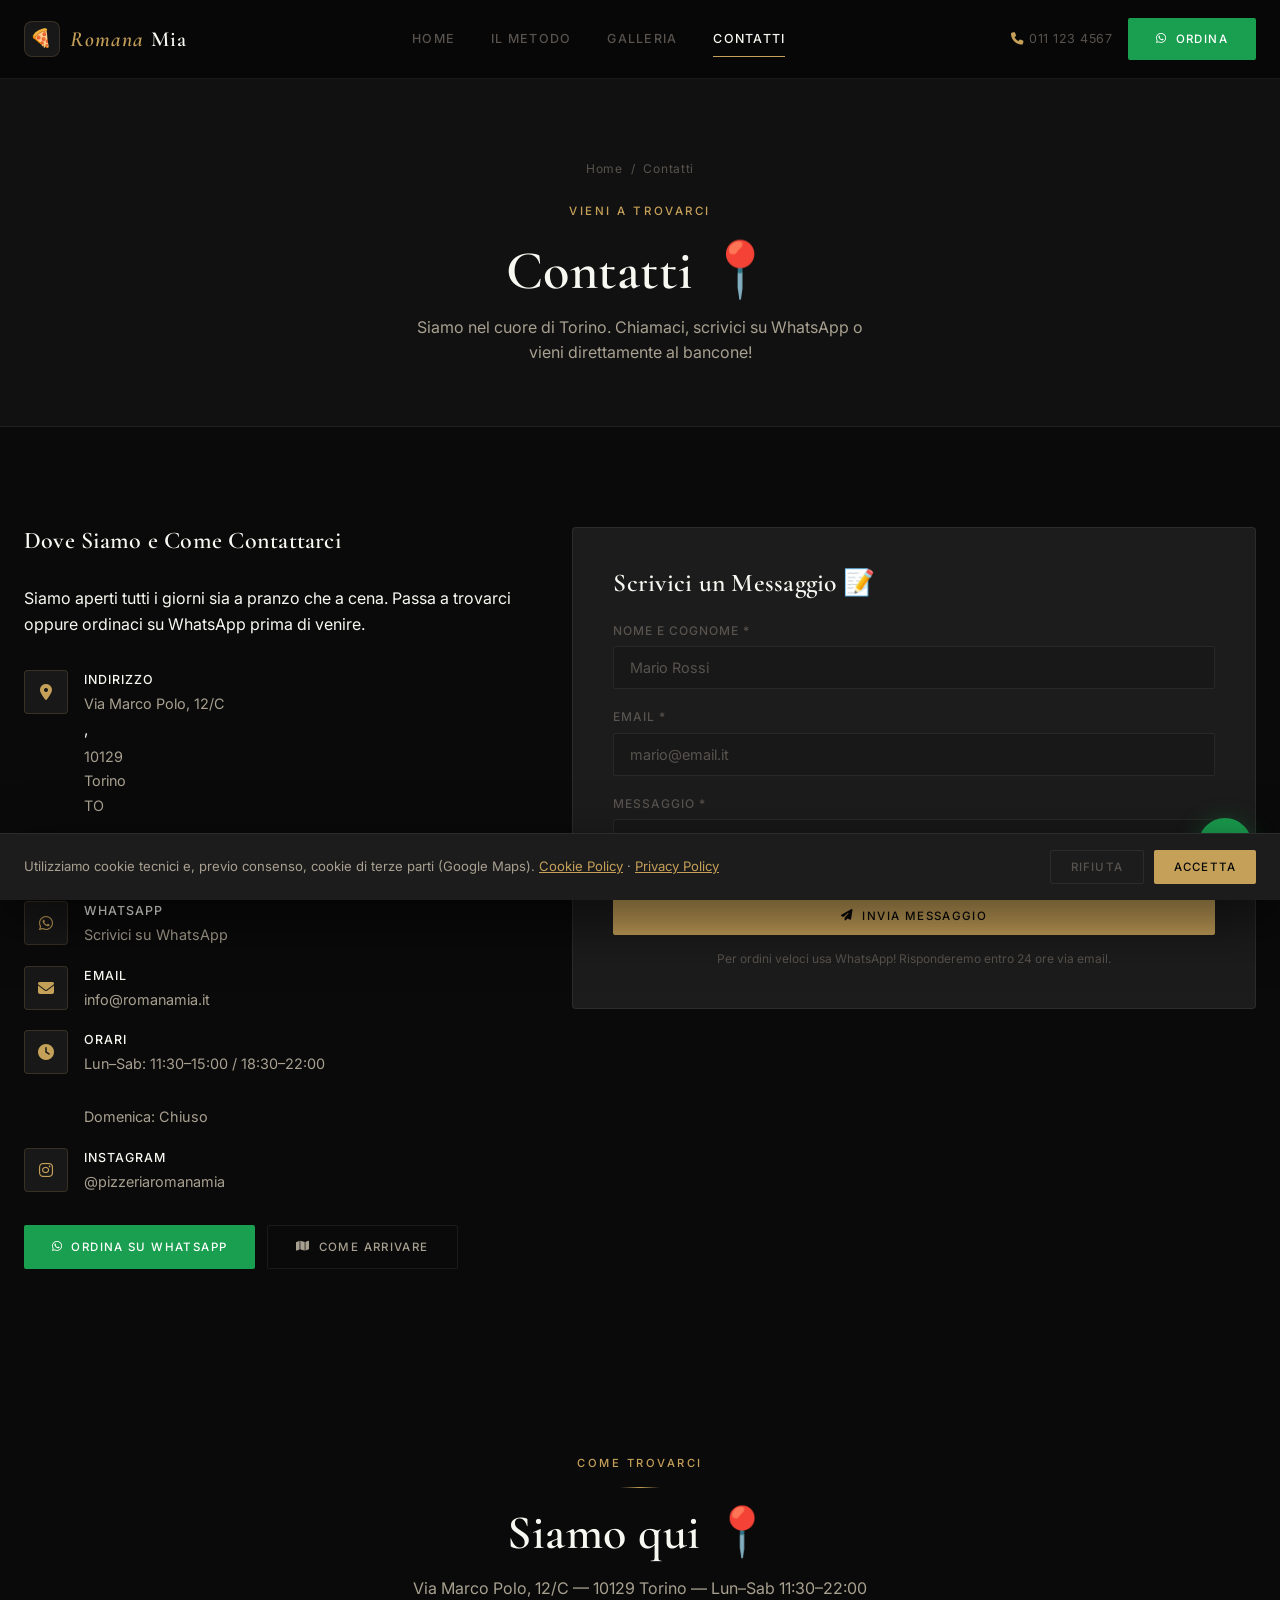
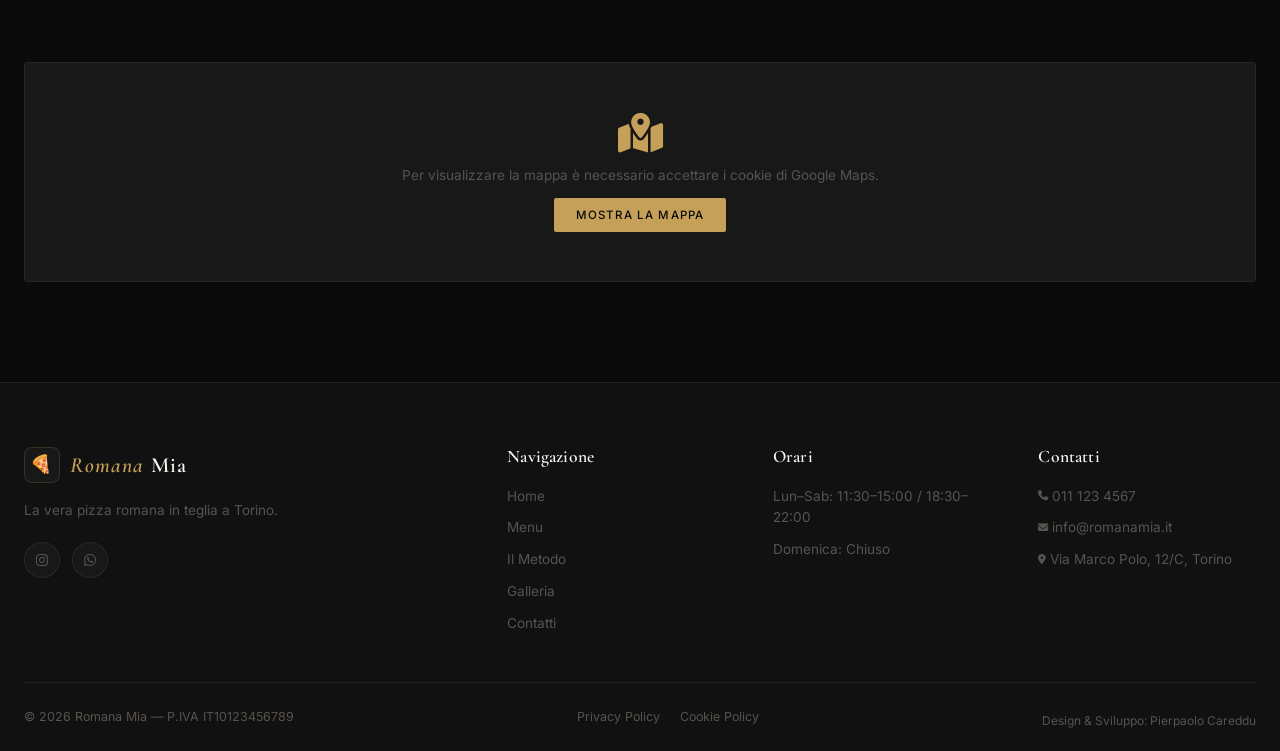
==== commit 039f088a: "Replace all placeholder content with real business data for Romana Mia pizzeria Co-authored-by: pier" ====
--- a/contatti.html
+++ b/contatti.html
@@ -3,12 +3,12 @@
 <head>
     <meta charset="UTF-8">
     <meta name="viewport" content="width=device-width, initial-scale=1.0, viewport-fit=cover">    <title>Contatti — Romana Mia, Pizza al Taglio Gourmet Torino</title>
-    <meta name="description" content="Contatta Romana Mia: Via Mercanti 3/B, Torino. Telefono, WhatsApp, email e mappa. Aperto tutti i giorni 11:00–21:30.">
+    <meta name="description" content="Contatta Romana Mia: Via Marco Polo, 12/C, Torino. Telefono, WhatsApp, email e mappa. Aperto Lun–Sab 11:30–15:00 / 18:30–22:00.">
     <meta name="google-site-verification" content="">
     <link rel="canonical" href="">
     <meta property="og:type" content="website">
     <meta property="og:title" content="Contatti — Romana Mia">
-    <meta property="og:description" content="Vieni a trovarci o contattaci. Via Mercanti 3/B, Torino.">
+    <meta property="og:description" content="Vieni a trovarci o contattaci. Via Marco Polo, 12/C, Torino.">
     <meta name="theme-color" content="#0A0A0A">
     <meta name="apple-mobile-web-app-capable" content="yes">
     <meta name="apple-mobile-web-app-status-bar-style" content="black-translucent">
@@ -35,7 +35,7 @@
         <div class="header-right">
             <a data-config-href="tel:{telefonoHref}" href="#" class="phone-cta">
                 <i class="fa-solid fa-phone"></i>
-                <span data-config="telefono">011 198 6630</span>
+                <span data-config="telefono">011 123 4567</span>
             </a>
             <a data-config-href="https://wa.me/{whatsapp}?text={whatsappMessaggioEncoded}" href="#" class="btn-whatsapp" target="_blank" rel="noopener">
                 <i class="fa-brands fa-whatsapp"></i> Ordina
@@ -84,15 +84,15 @@
                         <div class="contact-detail-icon"><i class="fa-solid fa-location-dot"></i></div>
                         <div class="contact-detail-text">
                             <strong>Indirizzo</strong>
-                            <span data-config="indirizzo">Via Mercanti 3/B</span>,
-                            <span data-config="cap">10122</span> <span data-config="citta">Torino</span> <span data-config="provincia">TO</span>
+                            <span data-config="indirizzo">Via Marco Polo, 12/C</span>,
+                            <span data-config="cap">10129</span> <span data-config="citta">Torino</span> <span data-config="provincia">TO</span>
                         </div>
                     </div>
                     <div class="contact-detail">
                         <div class="contact-detail-icon"><i class="fa-solid fa-phone"></i></div>
                         <div class="contact-detail-text">
                             <strong>Telefono</strong>
-                            <a data-config-href="tel:{telefonoHref}" href="#" data-config="telefono">011 198 6630</a>
+                            <a data-config-href="tel:{telefonoHref}" href="#" data-config="telefono">011 123 4567</a>
                         </div>
                     </div>
                     <div class="contact-detail">
@@ -113,7 +113,8 @@
                         <div class="contact-detail-icon"><i class="fa-solid fa-clock"></i></div>
                         <div class="contact-detail-text">
                             <strong>Orari</strong>
-                            <span data-config="orariSettimana">Lun–Dom: 11:00–15:00 / 17:00–21:30</span>
+                            <span data-config="orariSettimana">Lun–Sab: 11:30–15:00 / 18:30–22:00</span><br>
+                            <span data-config="orariSabato">Domenica: Chiuso</span>
                         </div>
                     </div>
                     <div class="contact-detail">
@@ -129,7 +130,7 @@
                     <a data-config-href="https://wa.me/{whatsapp}?text={whatsappMessaggioEncoded}" href="#" class="btn-whatsapp" target="_blank" rel="noopener">
                         <i class="fa-brands fa-whatsapp"></i> Ordina su WhatsApp
                     </a>
-                    <a href="https://www.google.com/maps/dir/?api=1&destination=Via+Mercanti,+3B,+10122+Torino+TO" target="_blank" rel="noopener" class="btn-outline">
+                    <a href="https://www.google.com/maps/dir/?api=1&destination=Via+Marco+Polo,+12C,+10129+Torino+TO" target="_blank" rel="noopener" class="btn-outline">
                         <i class="fa-solid fa-map"></i> Come Arrivare
                     </a>
                 </div>
@@ -172,7 +173,7 @@
             <span class="section-eyebrow">Come Trovarci</span>
             <div class="section-divider"></div>
             <h2>Siamo qui 📍</h2>
-            <p>Via Mercanti 3/B, 10122 Torino — vicino al Mercato di Porta Palazzo</p>
+            <p>Via Marco Polo, 12/C — 10129 Torino — Lun–Sab 11:30–22:00</p>
         </div>
         <div class="map-container animate-on-scroll">
             <div id="map-placeholder">
@@ -214,15 +215,16 @@
             <div class="footer-col">
                 <h4>Orari</h4>
                 <ul>
-                    <li><span data-config="orariSettimana">Lun–Dom: 11:00–15:00 / 17:00–21:30</span></li>
+                    <li><span data-config="orariSettimana">Lun–Sab: 11:30–15:00 / 18:30–22:00</span></li>
+                    <li><span data-config="orariSabato">Domenica: Chiuso</span></li>
                 </ul>
             </div>
             <div class="footer-col">
                 <h4>Contatti</h4>
                 <ul>
-                    <li><a data-config-href="tel:{telefonoHref}" href="#"><i class="fa-solid fa-phone fa-xs"></i> <span data-config="telefono">011 198 6630</span></a></li>
+                    <li><a data-config-href="tel:{telefonoHref}" href="#"><i class="fa-solid fa-phone fa-xs"></i> <span data-config="telefono">011 123 4567</span></a></li>
                     <li><a href="mailto:info@romanamia.it"><i class="fa-solid fa-envelope fa-xs"></i> info@romanamia.it</a></li>
-                    <li><span><i class="fa-solid fa-location-dot fa-xs"></i> Via Mercanti 3/B, Torino</span></li>
+                    <li><span><i class="fa-solid fa-location-dot fa-xs"></i> Via Marco Polo, 12/C, Torino</span></li>
                 </ul>
             </div>
         </div>
@@ -232,6 +234,7 @@
                 <a href="privacy.html">Privacy Policy</a>
                 <a href="cookie.html">Cookie Policy</a>
             </div>
+            <p style="font-size:0.75rem; color:var(--text-muted); font-family:'Inter',sans-serif; margin-top:8px;">Design &amp; Sviluppo: <a href="https://www.linkedin.com/in/pierpaolo-careddu/" target="_blank" rel="noopener" style="color:var(--text-muted);">Pierpaolo Careddu</a></p>
         </div>
     </div>
 </footer>
--- a/style.css
+++ b/style.css
@@ -1,36 +1,36 @@
 /* ============================================================
    ROMANA MIA — Pizza al Taglio Gourmet
-   Dark Theme | Poppins + Inter | Rosso Pomodoro & Giallo Crosta
+   Dark Elegance | Cormorant Garamond + Inter | Gold Accent
    ============================================================ */
 
 /* --- 1. GOOGLE FONTS IMPORT --- */
-@import url('https://fonts.googleapis.com/css2?family=Poppins:wght@400;600;700;800;900&family=Inter:wght@400;500&display=swap');
+@import url('https://fonts.googleapis.com/css2?family=Cormorant+Garamond:ital,wght@0,400;0,500;0,600;0,700;1,400;1,500;1,600&family=Inter:wght@300;400;500&display=swap');
 
 /* --- 2. VARIABLES & RESET --- */
 :root {
     --bg-primary:    #0A0A0A;
     --bg-secondary:  #111111;
-    --bg-surface:    #1A1A1A;
-    --bg-card:       #1E1E1E;
-    --accent:        #E63329;
-    --accent-yellow: #F5C518;
-    --accent-hover:  #ff4a40;
-    --text-primary:  #F5F0E8;
-    --text-secondary:#B8AFA0;
-    --text-muted:    #6B6460;
-    --border:        rgba(230, 51, 41, 0.25);
-    --border-subtle: rgba(255, 255, 255, 0.08);
+    --bg-surface:    #181818;
+    --bg-card:       #1C1C1C;
+    --accent:        #C5A059;
+    --accent-hover:  #d4b46b;
+    --text-primary:  #F8F8F2;
+    --text-secondary:#A8A090;
+    --text-muted:    #58534E;
+    --border:        rgba(197, 160, 89, 0.18);
+    --border-subtle: rgba(255, 255, 255, 0.07);
     --shadow-sm:     0 2px 12px rgba(0,0,0,0.4);
     --shadow-md:     0 8px 32px rgba(0,0,0,0.5);
     --shadow-lg:     0 20px 60px rgba(0,0,0,0.6);
-    --shadow-glow:   0 0 40px rgba(230,51,41,0.15);
+    --shadow-glow:   0 0 48px rgba(197,160,89,0.06);
     /* Legacy aliases */
     --primary-red:   var(--accent);
     --primary-dark:  #0A0A0A;
     --text-main:     var(--text-primary);
     --text-light:    var(--text-secondary);
-    --white:         #F5F0E8;
+    --white:         #F8F8F2;
     --border-old:    var(--border);
+    --accent-legacy: var(--accent);
 }
 
 *, *::before, *::after { margin: 0; padding: 0; box-sizing: border-box; }
@@ -38,7 +38,8 @@
 html { scroll-behavior: smooth; overflow-x: hidden; }
 
 body {
-    font-family: 'Poppins', sans-serif;
+    font-family: 'Inter', sans-serif;
+    font-weight: 400;
     color: var(--text-primary);
     line-height: 1.6;
     background-color: var(--bg-primary);
@@ -46,32 +47,33 @@
 }
 
 h1, h2, h3, h4, h5 {
-    font-family: 'Poppins', sans-serif;
+    font-family: 'Cormorant Garamond', serif;
     line-height: 1.15;
-    font-weight: 700;
-}
-
-a { text-decoration: none; transition: all 0.28s ease; color: inherit; }
+    font-weight: 600;
+    letter-spacing: 0.01em;
+}
+
+a { text-decoration: none; transition: all 0.6s cubic-bezier(0.16,1,0.3,1); color: inherit; }
 ul { list-style: none; }
 img { width: 100%; display: block; object-fit: cover; }
 
 /* --- 3. HEADER --- */
 header {
-    background: rgba(10, 10, 10, 0.88);
-    backdrop-filter: blur(24px);
-    -webkit-backdrop-filter: blur(24px);
+    background: rgba(8, 8, 8, 0.82);
+    backdrop-filter: blur(28px) saturate(160%);
+    -webkit-backdrop-filter: blur(28px) saturate(160%);
     border-bottom: 1px solid var(--border-subtle);
-    padding: 16px 0;
+    padding: 18px 0;
     position: sticky;
     top: 0;
     z-index: 2000;
-    transition: padding 0.3s ease, box-shadow 0.3s ease;
+    transition: padding 0.5s cubic-bezier(0.16,1,0.3,1), box-shadow 0.5s ease;
 }
 
 header.scrolled {
-    padding: 10px 0;
-    background: rgba(10, 10, 10, 0.98);
-    box-shadow: 0 4px 40px rgba(0,0,0,0.5);
+    padding: 12px 0;
+    background: rgba(8, 8, 8, 0.96);
+    box-shadow: 0 4px 40px rgba(0,0,0,0.6);
 }
 
 .container {
@@ -92,57 +94,59 @@
     display: flex;
     align-items: center;
     gap: 10px;
-    font-family: 'Poppins', sans-serif;
-    font-weight: 800;
-    font-size: 1.25rem;
+    font-family: 'Cormorant Garamond', serif;
+    font-weight: 600;
+    font-size: 1.35rem;
+    letter-spacing: 0.05em;
     color: var(--text-primary);
     white-space: nowrap;
     flex-shrink: 0;
 }
 
 .logo-icon {
-    width: 38px; height: 38px;
-    background: var(--accent);
-    border-radius: 10px;
+    width: 36px; height: 36px;
+    background: var(--bg-surface);
+    border: 1px solid var(--border);
+    border-radius: 8px;
     display: flex; align-items: center; justify-content: center;
-    font-size: 1.3rem;
+    font-size: 1.1rem;
     flex-shrink: 0;
-    box-shadow: 0 4px 16px rgba(230,51,41,0.4);
-    transition: transform 0.28s cubic-bezier(0.34,1.56,0.64,1);
+    transition: transform 0.6s cubic-bezier(0.16,1,0.3,1), border-color 0.4s ease;
 }
 
 .logo:hover .logo-icon {
-    transform: rotate(-8deg) scale(1.08);
+    transform: rotate(-4deg);
+    border-color: var(--accent);
 }
 
 .logo span { color: var(--text-primary); }
-.logo span em { color: var(--accent); font-style: normal; }
+.logo span em { color: var(--accent); font-style: italic; }
 
 /* Desktop nav */
 .desktop-menu {
     display: flex;
     align-items: center;
-    gap: 32px;
+    gap: 36px;
 }
 
 .desktop-menu a {
-    color: var(--text-secondary);
-    font-size: 0.88rem;
+    color: var(--text-muted);
+    font-size: 0.78rem;
     font-weight: 500;
-    letter-spacing: 0.02em;
+    letter-spacing: 0.1em;
+    text-transform: uppercase;
     padding: 6px 0;
     position: relative;
-    transition: color 0.22s ease;
+    transition: color 0.4s ease;
 }
 
 .desktop-menu a::after {
     content: '';
     position: absolute;
     bottom: -2px; left: 0;
-    width: 0; height: 2px;
+    width: 0; height: 1px;
     background: var(--accent);
-    border-radius: 2px;
-    transition: width 0.28s cubic-bezier(0.34,1.56,0.64,1);
+    transition: width 0.6s cubic-bezier(0.16,1,0.3,1);
 }
 
 .desktop-menu a:hover,
@@ -155,85 +159,83 @@
 .header-right {
     display: flex;
     align-items: center;
-    gap: 14px;
+    gap: 16px;
     flex-shrink: 0;
 }
 
 .phone-cta {
-    color: var(--text-secondary);
-    font-size: 0.82rem;
-    font-weight: 500;
+    color: var(--text-muted);
+    font-size: 0.78rem;
+    font-weight: 400;
+    letter-spacing: 0.04em;
     display: flex; align-items: center; gap: 6px;
 }
 
-.phone-cta:hover { color: var(--accent); }
+.phone-cta:hover { color: var(--text-primary); }
 .phone-cta i { color: var(--accent); }
 
 /* --- 4. BUTTONS --- */
 .btn-red {
     background: var(--accent);
-    color: #fff;
+    color: #0A0A0A;
     border: none;
-    padding: 12px 26px;
-    border-radius: 50px;
-    font-family: 'Poppins', sans-serif;
-    font-size: 0.82rem;
-    font-weight: 700;
-    letter-spacing: 0.04em;
+    padding: 12px 28px;
+    border-radius: 2px;
+    font-family: 'Inter', sans-serif;
+    font-size: 0.72rem;
+    font-weight: 500;
+    letter-spacing: 0.12em;
     text-transform: uppercase;
     cursor: pointer;
-    display: inline-flex; align-items: center; gap: 7px;
-    transition: all 0.28s cubic-bezier(0.34,1.56,0.64,1);
+    display: inline-flex; align-items: center; gap: 8px;
+    transition: all 0.6s cubic-bezier(0.16,1,0.3,1);
     white-space: nowrap;
-    box-shadow: 0 4px 20px rgba(230,51,41,0.35);
 }
 
 .btn-red:hover {
     background: var(--accent-hover);
-    transform: translateY(-3px) scale(1.04);
-    box-shadow: 0 8px 32px rgba(230,51,41,0.55);
-    color: #fff;
+    transform: translateY(-2px);
+    box-shadow: 0 8px 28px rgba(197,160,89,0.25);
+    color: #0A0A0A;
 }
 
 .btn-yellow {
-    background: var(--accent-yellow);
-    color: #111;
+    background: var(--accent);
+    color: #0A0A0A;
     border: none;
-    padding: 12px 26px;
-    border-radius: 50px;
-    font-family: 'Poppins', sans-serif;
-    font-size: 0.82rem;
-    font-weight: 700;
-    letter-spacing: 0.04em;
+    padding: 12px 28px;
+    border-radius: 2px;
+    font-family: 'Inter', sans-serif;
+    font-size: 0.72rem;
+    font-weight: 500;
+    letter-spacing: 0.12em;
     text-transform: uppercase;
     cursor: pointer;
-    display: inline-flex; align-items: center; gap: 7px;
-    transition: all 0.28s cubic-bezier(0.34,1.56,0.64,1);
+    display: inline-flex; align-items: center; gap: 8px;
+    transition: all 0.6s cubic-bezier(0.16,1,0.3,1);
     white-space: nowrap;
-    box-shadow: 0 4px 20px rgba(245,197,24,0.35);
 }
 
 .btn-yellow:hover {
-    background: #ffd740;
-    transform: translateY(-3px) scale(1.04);
-    box-shadow: 0 8px 32px rgba(245,197,24,0.55);
-    color: #111;
+    background: var(--accent-hover);
+    transform: translateY(-2px);
+    color: #0A0A0A;
 }
 
 .btn-outline {
     background: transparent;
-    color: var(--text-primary);
-    border: 2px solid var(--border-subtle);
-    padding: 12px 26px;
-    border-radius: 50px;
-    font-family: 'Poppins', sans-serif;
-    font-size: 0.82rem;
-    font-weight: 700;
-    letter-spacing: 0.04em;
+    color: var(--text-secondary);
+    border: 1px solid var(--border-subtle);
+    padding: 12px 28px;
+    border-radius: 2px;
+    font-family: 'Inter', sans-serif;
+    font-size: 0.72rem;
+    font-weight: 500;
+    letter-spacing: 0.12em;
     text-transform: uppercase;
     cursor: pointer;
-    display: inline-flex; align-items: center; gap: 7px;
-    transition: all 0.28s ease;
+    display: inline-flex; align-items: center; gap: 8px;
+    transition: all 0.6s cubic-bezier(0.16,1,0.3,1);
     white-space: nowrap;
 }
 
@@ -244,129 +246,133 @@
 }
 
 .btn-whatsapp {
-    background: #25D366;
+    background: #1a9e4f;
     color: #fff;
     border: none;
-    padding: 12px 26px;
-    border-radius: 50px;
-    font-family: 'Poppins', sans-serif;
-    font-size: 0.82rem;
-    font-weight: 700;
-    letter-spacing: 0.04em;
+    padding: 12px 28px;
+    border-radius: 2px;
+    font-family: 'Inter', sans-serif;
+    font-size: 0.72rem;
+    font-weight: 500;
+    letter-spacing: 0.12em;
     text-transform: uppercase;
     cursor: pointer;
     display: inline-flex; align-items: center; gap: 8px;
-    transition: all 0.28s cubic-bezier(0.34,1.56,0.64,1);
+    transition: all 0.6s cubic-bezier(0.16,1,0.3,1);
     white-space: nowrap;
-    box-shadow: 0 4px 20px rgba(37,211,102,0.35);
-    text-decoration: none;
 }
 
 .btn-whatsapp:hover {
-    background: #1ebe5a;
-    transform: translateY(-3px) scale(1.04);
-    box-shadow: 0 8px 32px rgba(37,211,102,0.55);
+    background: #158f44;
+    transform: translateY(-2px);
+    box-shadow: 0 8px 28px rgba(26,158,79,0.30);
     color: #fff;
 }
 
-/* --- 5. HAMBURGER / MOBILE MENU --- */
+.btn-google-reviews {
+    background: transparent;
+    color: var(--text-secondary);
+    border: 1px solid var(--border-subtle);
+    padding: 14px 32px;
+    border-radius: 2px;
+    font-family: 'Inter', sans-serif;
+    font-size: 0.78rem;
+    font-weight: 500;
+    letter-spacing: 0.1em;
+    text-transform: uppercase;
+    cursor: pointer;
+    display: inline-flex; align-items: center; gap: 10px;
+    transition: all 0.6s cubic-bezier(0.16,1,0.3,1);
+}
+
+.btn-google-reviews:hover {
+    border-color: var(--accent);
+    color: var(--accent);
+    transform: translateY(-2px);
+}
+
+/* --- 5. HAMBURGER --- */
 .hamburger {
     display: none;
     flex-direction: column;
     justify-content: center;
     align-items: center;
     gap: 5px;
-    width: 40px; height: 40px;
-    cursor: pointer;
     background: none;
     border: none;
-    padding: 4px;
-    border-radius: 8px;
-    transition: background 0.2s ease;
-}
-
-.hamburger:hover { background: var(--bg-surface); }
+    cursor: pointer;
+    padding: 6px;
+    width: 36px; height: 36px;
+    flex-shrink: 0;
+}
 
 .hamburger span {
     display: block;
-    width: 22px; height: 2px;
-    background: var(--text-primary);
-    border-radius: 2px;
-    transition: all 0.3s ease;
-}
-
-.hamburger.open span:nth-child(1) { transform: translateY(7px) rotate(45deg); }
+    width: 22px; height: 1.5px;
+    background: var(--text-secondary);
+    transition: all 0.4s cubic-bezier(0.16,1,0.3,1);
+    transform-origin: center;
+}
+
+.hamburger.open span:nth-child(1) { transform: translateY(6.5px) rotate(45deg); }
 .hamburger.open span:nth-child(2) { opacity: 0; transform: scaleX(0); }
-.hamburger.open span:nth-child(3) { transform: translateY(-7px) rotate(-45deg); }
-
+.hamburger.open span:nth-child(3) { transform: translateY(-6.5px) rotate(-45deg); }
+
+/* --- 6. MOBILE MENU --- */
 .mobile-menu {
     display: none;
     flex-direction: column;
-    background: var(--bg-surface);
+    gap: 0;
+    background: rgba(10,10,10,0.98);
     border-top: 1px solid var(--border-subtle);
-    padding: 16px 24px 24px;
-    gap: 4px;
-}
-
-.mobile-menu.open { display: flex; }
+    overflow: hidden;
+    max-height: 0;
+    transition: max-height 0.5s cubic-bezier(0.16,1,0.3,1), opacity 0.4s ease;
+    opacity: 0;
+}
+
+.mobile-menu.open {
+    max-height: 480px;
+    opacity: 1;
+}
 
 .mobile-menu a {
+    padding: 14px 24px;
     color: var(--text-secondary);
-    font-size: 1rem;
-    font-weight: 500;
-    padding: 12px 0;
+    font-size: 0.82rem;
+    font-weight: 400;
+    letter-spacing: 0.06em;
+    text-transform: uppercase;
     border-bottom: 1px solid var(--border-subtle);
-    display: flex; align-items: center; gap: 10px;
-    transition: color 0.2s ease;
-}
-
-.mobile-menu a:last-child { border-bottom: none; }
+    display: flex; align-items: center; gap: 12px;
+    transition: color 0.3s ease, background 0.3s ease;
+}
+
 .mobile-menu a:hover,
-.mobile-menu a.active { color: var(--accent); }
+.mobile-menu a.active { color: var(--text-primary); background: rgba(197,160,89,0.05); }
 
 .mobile-cta {
-    margin-top: 14px;
     display: flex;
     flex-direction: column;
     gap: 10px;
-}
-
-.mobile-cta a { width: 100%; justify-content: center; }
-
-/* --- 6. ANIMATE ON SCROLL --- */
-.animate-on-scroll {
-    opacity: 0;
-    transform: translateY(30px);
-    transition: opacity 0.6s ease, transform 0.6s cubic-bezier(0.34,1.56,0.64,1);
-}
-
-.animate-on-scroll.visible {
-    opacity: 1;
-    transform: translateY(0);
-}
-
-/* --- 6b. HERO ENTRY KEYFRAMES --- */
-@keyframes heroFadeInUp {
-    from { opacity: 0; transform: translateY(28px); }
-    to   { opacity: 1; transform: translateY(0); }
-}
-
-@keyframes heroFadeInDown {
-    from { opacity: 0; transform: translateY(-18px); }
-    to   { opacity: 1; transform: translateY(0); }
-}
-
-/* --- 7. HERO SECTION --- */
+    padding: 16px 24px 20px;
+}
+
+.mobile-cta .btn-outline,
+.mobile-cta .btn-whatsapp {
+    justify-content: center;
+    width: 100%;
+}
+
+/* --- 7. HERO --- */
 .hero {
-    min-height: 100vh;
+    position: relative;
     min-height: 100svh;
     display: flex;
     align-items: center;
     justify-content: center;
-    position: relative;
     overflow: hidden;
-    text-align: center;
-    padding: 100px 24px 60px;
+    background: var(--bg-primary);
 }
 
 .hero-bg {
@@ -374,65 +380,72 @@
     inset: 0;
     background-image: url('https://images.unsplash.com/photo-1565299624946-b28f40a0ae38?q=80&w=1600&auto=format&fit=crop');
     background-size: cover;
-    background-position: center;
-    filter: brightness(0.35);
-    z-index: 0;
-    transform: scale(1.05);
-    transition: transform 8s ease;
-}
-
-.hero:hover .hero-bg { transform: scale(1.0); }
+    background-position: center 40%;
+    transform: scale(1.06);
+    transition: transform 8s ease-out;
+    will-change: transform;
+}
+
+.hero:hover .hero-bg { transform: scale(1.04); }
 
 .hero-overlay {
     position: absolute;
     inset: 0;
-    background: linear-gradient(180deg, rgba(0,0,0,0.1) 0%, rgba(10,10,10,0.7) 100%);
-    z-index: 1;
+    background: linear-gradient(
+        160deg,
+        rgba(10,10,10,0.88) 0%,
+        rgba(10,10,10,0.72) 45%,
+        rgba(10,10,10,0.80) 100%
+    );
 }
 
 .hero-content {
     position: relative;
     z-index: 2;
-    max-width: 820px;
+    max-width: 760px;
+    padding: 0 24px;
+    text-align: center;
+    animation: heroFadeUp 1.1s cubic-bezier(0.16,1,0.3,1) both;
+}
+
+@keyframes heroFadeUp {
+    from { opacity: 0; transform: translateY(32px); }
+    to   { opacity: 1; transform: translateY(0); }
 }
 
 .hero-eyebrow {
     display: inline-block;
-    background: rgba(230,51,41,0.18);
-    border: 1px solid rgba(230,51,41,0.4);
+    font-family: 'Inter', sans-serif;
+    font-size: 0.72rem;
+    font-weight: 500;
+    letter-spacing: 0.22em;
+    text-transform: uppercase;
     color: var(--accent);
-    font-size: 0.72rem;
-    font-weight: 700;
-    letter-spacing: 0.14em;
-    text-transform: uppercase;
-    padding: 6px 18px;
-    border-radius: 50px;
-    margin-bottom: 24px;
-    animation: heroFadeInDown 0.6s cubic-bezier(0.34,1.56,0.64,1) 0.2s both;
-}
-
-.hero h1 {
-    font-size: clamp(2.4rem, 6vw, 4.8rem);
-    font-weight: 900;
-    color: var(--text-primary);
+    margin-bottom: 20px;
+    animation: heroFadeUp 1.1s 0.15s cubic-bezier(0.16,1,0.3,1) both;
+}
+
+.hero-content h1 {
+    font-size: clamp(2.8rem, 7vw, 5.2rem);
+    font-weight: 600;
+    color: var(--text-primary);
+    margin-bottom: 20px;
     line-height: 1.08;
-    margin-bottom: 20px;
-    text-shadow: 0 4px 40px rgba(0,0,0,0.5);
-    animation: heroFadeInUp 0.7s cubic-bezier(0.34,1.56,0.64,1) 0.4s both;
-}
-
-.hero h1 em {
-    font-style: normal;
+    animation: heroFadeUp 1.1s 0.25s cubic-bezier(0.16,1,0.3,1) both;
+}
+
+.hero-content h1 em {
     color: var(--accent);
-}
-
-.hero p {
-    font-size: clamp(1rem, 2.5vw, 1.2rem);
+    font-style: italic;
+}
+
+.hero-content p {
+    font-size: clamp(1rem, 2vw, 1.15rem);
     color: var(--text-secondary);
-    margin-bottom: 40px;
-    font-weight: 400;
-    line-height: 1.65;
-    animation: heroFadeInUp 0.6s ease 0.6s both;
+    max-width: 520px;
+    margin: 0 auto 36px;
+    line-height: 1.7;
+    animation: heroFadeUp 1.1s 0.35s cubic-bezier(0.16,1,0.3,1) both;
 }
 
 .hero-buttons {
@@ -440,8 +453,8 @@
     gap: 14px;
     justify-content: center;
     flex-wrap: wrap;
-    margin-bottom: 56px;
-    animation: heroFadeInUp 0.6s ease 0.8s both;
+    margin-bottom: 52px;
+    animation: heroFadeUp 1.1s 0.45s cubic-bezier(0.16,1,0.3,1) both;
 }
 
 .hero-trust {
@@ -449,7 +462,7 @@
     gap: 40px;
     justify-content: center;
     flex-wrap: wrap;
-    animation: heroFadeInUp 0.6s ease 1.0s both;
+    animation: heroFadeUp 1.1s 0.55s cubic-bezier(0.16,1,0.3,1) both;
 }
 
 .hero-trust-item {
@@ -457,100 +470,106 @@
     flex-direction: column;
     align-items: center;
     gap: 4px;
-    color: var(--text-secondary);
-    font-size: 0.8rem;
 }
 
 .hero-trust-item strong {
-    color: var(--text-primary);
-    font-size: 1.05rem;
-    font-weight: 700;
-}
-
-/* --- 8. SECTION COMMON --- */
-.section-padding {
+    font-family: 'Cormorant Garamond', serif;
+    font-size: 1rem;
+    font-weight: 600;
+    color: var(--text-primary);
+}
+
+.hero-trust-item span {
+    font-size: 0.72rem;
+    color: var(--text-muted);
+    letter-spacing: 0.06em;
+}
+
+/* --- 8. SECTION COMMONS --- */
+section {
     padding: 100px 0;
 }
 
 .section-header {
     text-align: center;
     margin-bottom: 60px;
+    max-width: 680px;
+    margin-left: auto;
+    margin-right: auto;
 }
 
 .section-eyebrow {
     display: inline-block;
+    font-family: 'Inter', sans-serif;
+    font-size: 0.7rem;
+    font-weight: 500;
+    letter-spacing: 0.22em;
+    text-transform: uppercase;
     color: var(--accent);
-    font-size: 0.72rem;
-    font-weight: 700;
-    letter-spacing: 0.16em;
-    text-transform: uppercase;
     margin-bottom: 14px;
+}
+
+.section-divider {
+    width: 40px;
+    height: 1px;
+    background: linear-gradient(90deg, transparent, var(--accent), transparent);
+    margin: 0 auto 18px;
 }
 
 .section-header h2 {
     font-size: clamp(2rem, 4vw, 3rem);
     color: var(--text-primary);
-    margin-bottom: 16px;
+    margin-bottom: 14px;
 }
 
 .section-header p {
     color: var(--text-secondary);
-    font-size: 1.05rem;
-    max-width: 560px;
+    font-size: 1rem;
+    line-height: 1.7;
+    max-width: 500px;
     margin: 0 auto;
-    line-height: 1.7;
-}
-
-/* Decorative divider */
-.section-divider {
-    width: 48px; height: 4px;
-    background: var(--accent);
-    border-radius: 4px;
-    margin: 0 auto 20px;
 }
 
 /* --- 9. MENU SECTION --- */
 .menu-section {
     background: var(--bg-secondary);
-    padding: 100px 0;
 }
 
 #menu-grid {
     display: grid;
     grid-template-columns: repeat(auto-fit, minmax(340px, 1fr));
-    gap: 28px;
+    gap: 24px;
+    margin-bottom: 32px;
 }
 
 .menu-category-card {
     background: var(--bg-card);
     border: 1px solid var(--border-subtle);
-    border-radius: 20px;
+    border-radius: 4px;
     overflow: hidden;
-    transition: transform 0.35s cubic-bezier(0.34,1.56,0.64,1), box-shadow 0.35s ease, border-color 0.35s ease;
+    transition: border-color 0.4s ease, box-shadow 0.4s ease, transform 0.4s cubic-bezier(0.16,1,0.3,1);
 }
 
 .menu-category-card:hover {
-    transform: translateY(-6px) scale(1.02);
-    box-shadow: var(--shadow-lg), var(--shadow-glow);
     border-color: var(--border);
+    box-shadow: var(--shadow-md);
+    transform: translateY(-4px);
 }
 
 .menu-category-header {
-    background: linear-gradient(135deg, rgba(230,51,41,0.12) 0%, rgba(230,51,41,0.04) 100%);
+    padding: 24px 24px 16px;
     border-bottom: 1px solid var(--border-subtle);
-    padding: 24px 28px 20px;
 }
 
 .menu-category-title {
-    font-size: 1.35rem;
-    font-weight: 800;
+    font-size: 1.4rem;
     color: var(--text-primary);
     margin-bottom: 6px;
 }
 
 .menu-category-desc {
     font-size: 0.82rem;
-    color: var(--text-secondary);
+    color: var(--text-muted);
     font-style: italic;
 }
 
@@ -560,220 +579,185 @@
 
 .menu-pizza-item {
     display: flex;
+    align-items: flex-start;
     justify-content: space-between;
-    align-items: flex-start;
     gap: 16px;
-    padding: 16px 28px;
+    padding: 14px 24px;
     border-bottom: 1px solid var(--border-subtle);
-    transition: background 0.2s ease;
+    transition: background 0.3s ease;
 }
 
 .menu-pizza-item:last-child { border-bottom: none; }
-
-.menu-pizza-item:hover {
-    background: rgba(230,51,41,0.05);
-}
+.menu-pizza-item:hover { background: rgba(197,160,89,0.04); }
 
 .menu-pizza-info {
     display: flex;
     flex-direction: column;
-    gap: 4px;
+    gap: 3px;
     flex: 1;
+    min-width: 0;
 }
 
 .menu-pizza-nome {
-    font-weight: 700;
-    font-size: 0.95rem;
+    font-family: 'Cormorant Garamond', serif;
+    font-size: 1.05rem;
+    font-weight: 600;
     color: var(--text-primary);
 }
 
 .menu-pizza-ingredienti {
     font-size: 0.78rem;
     color: var(--text-muted);
-    font-family: 'Inter', sans-serif;
-    line-height: 1.5;
+    line-height: 1.45;
 }
 
 .menu-pizza-prezzo {
-    font-size: 0.82rem;
-    font-weight: 700;
-    color: var(--accent-yellow);
-    background: rgba(245,197,24,0.12);
-    border: 1px solid rgba(245,197,24,0.25);
-    padding: 4px 10px;
-    border-radius: 50px;
+    font-family: 'Cormorant Garamond', serif;
+    font-size: 1rem;
+    font-weight: 600;
+    color: var(--accent);
     white-space: nowrap;
     flex-shrink: 0;
 }
 
 .menu-note {
     text-align: center;
-    margin-top: 36px;
-    color: var(--text-muted);
-    font-size: 0.82rem;
-    font-family: 'Inter', sans-serif;
-}
-
-/* --- 10. RECENSIONI SECTION --- */
+    font-size: 0.8rem;
+    color: var(--text-muted);
+    display: flex; align-items: center; justify-content: center; gap: 8px;
+}
+
+.menu-note i { color: var(--accent); }
+
+/* --- 10. RECENSIONI --- */
 .recensioni-section {
     background: var(--bg-primary);
-    padding: 100px 0;
 }
 
 .recensioni-grid {
     display: grid;
     grid-template-columns: repeat(auto-fit, minmax(300px, 1fr));
-    gap: 24px;
-    margin-bottom: 48px;
+    gap: 20px;
+    margin-bottom: 40px;
 }
 
 .recensione-card {
     background: var(--bg-card);
     border: 1px solid var(--border-subtle);
-    border-radius: 16px;
-    padding: 28px;
-    transition: transform 0.35s cubic-bezier(0.34,1.56,0.64,1), box-shadow 0.35s ease, border-color 0.35s ease;
+    border-radius: 4px;
+    padding: 24px;
+    transition: border-color 0.4s ease, transform 0.4s cubic-bezier(0.16,1,0.3,1), box-shadow 0.4s ease;
 }
 
 .recensione-card:hover {
-    transform: translateY(-6px) scale(1.02);
-    box-shadow: var(--shadow-md);
     border-color: var(--border);
+    transform: translateY(-3px);
+    box-shadow: var(--shadow-sm);
 }
 
 .recensione-header {
     display: flex;
     align-items: center;
     gap: 12px;
-    margin-bottom: 14px;
+    margin-bottom: 12px;
 }
 
 .recensione-avatar {
-    width: 44px; height: 44px;
+    width: 40px; height: 40px;
+    background: var(--bg-surface);
+    border: 1px solid var(--border);
     border-radius: 50%;
-    background: linear-gradient(135deg, var(--accent), #ff6b61);
     display: flex; align-items: center; justify-content: center;
-    font-weight: 800;
+    font-family: 'Cormorant Garamond', serif;
     font-size: 1.1rem;
-    color: #fff;
+    font-weight: 600;
+    color: var(--accent);
     flex-shrink: 0;
 }
 
 .recensione-meta {
+    display: flex;
+    flex-direction: column;
+    gap: 2px;
     flex: 1;
-    display: flex;
-    flex-direction: column;
 }
 
 .recensione-nome {
-    font-weight: 700;
-    font-size: 0.9rem;
+    font-size: 0.88rem;
+    font-weight: 500;
     color: var(--text-primary);
 }
 
 .recensione-data {
     font-size: 0.75rem;
     color: var(--text-muted);
-    font-family: 'Inter', sans-serif;
 }
 
 .google-icon {
     width: 28px; height: 28px;
+    background: #fff;
     border-radius: 50%;
-    background: #4285F4;
-    color: #fff;
-    font-weight: 900;
+    display: flex; align-items: center; justify-content: center;
+    font-family: 'Inter', sans-serif;
     font-size: 0.85rem;
-    display: flex; align-items: center; justify-content: center;
+    font-weight: 700;
+    color: #4285F4;
     flex-shrink: 0;
 }
 
 .recensione-stelle {
-    margin-bottom: 12px;
-    display: flex; gap: 2px;
-}
-
-.star {
-    color: var(--text-muted);
-    font-size: 1rem;
-}
-
-.star.filled {
-    color: var(--accent-yellow);
-}
+    display: flex;
+    gap: 2px;
+    margin-bottom: 10px;
+}
+
+.star { color: var(--text-muted); font-size: 0.9rem; }
+.star.filled { color: #F5A623; }
 
 .recensione-testo {
     font-size: 0.88rem;
     color: var(--text-secondary);
-    line-height: 1.7;
-    font-family: 'Inter', sans-serif;
-}
-
-.recensioni-cta {
-    text-align: center;
-    margin-top: 48px;
-}
-
-.btn-google-reviews {
-    background: linear-gradient(135deg, #4285F4, #34A853);
-    color: #fff;
-    border: none;
-    padding: 16px 36px;
-    border-radius: 50px;
-    font-family: 'Poppins', sans-serif;
-    font-size: 0.95rem;
-    font-weight: 700;
-    letter-spacing: 0.02em;
-    cursor: pointer;
-    display: inline-flex; align-items: center; gap: 10px;
-    transition: all 0.28s cubic-bezier(0.34,1.56,0.64,1);
-    white-space: nowrap;
-    box-shadow: 0 4px 24px rgba(66,133,244,0.4);
-    text-decoration: none;
-}
-.btn-google-reviews:hover {
-    transform: translateY(-4px) scale(1.04);
-    box-shadow: 0 10px 40px rgba(66,133,244,0.55);
-    color: #fff;
-}
-
-/* --- 11. ABOUT SECTION --- */
+    line-height: 1.65;
+}
+
+.recensioni-cta { text-align: center; }
+
+/* --- 11. ABOUT --- */
 .about-section {
     background: var(--bg-surface);
-    padding: 100px 0;
 }
 
 .about-grid {
     display: grid;
     grid-template-columns: 1fr 1fr;
-    gap: 72px;
+    gap: 80px;
     align-items: center;
 }
 
 .about-text .label {
     display: inline-block;
+    font-size: 0.7rem;
+    font-weight: 500;
+    letter-spacing: 0.22em;
+    text-transform: uppercase;
     color: var(--accent);
-    font-size: 0.72rem;
-    font-weight: 700;
-    letter-spacing: 0.16em;
-    text-transform: uppercase;
-    margin-bottom: 16px;
+    margin-bottom: 14px;
 }
 
 .about-text h2 {
-    font-size: clamp(1.8rem, 3.5vw, 2.6rem);
+    font-size: clamp(2rem, 3.5vw, 2.8rem);
     color: var(--text-primary);
     margin-bottom: 20px;
-    line-height: 1.2;
 }
 
 .about-text p {
+    font-size: 0.95rem;
     color: var(--text-secondary);
-    font-size: 0.97rem;
     line-height: 1.8;
     margin-bottom: 16px;
-    font-family: 'Inter', sans-serif;
-}
+}
+
+.about-text p strong { color: var(--text-primary); }
 
 .about-stats {
     display: flex;
@@ -783,119 +767,179 @@
     border-top: 1px solid var(--border-subtle);
 }
 
+.about-stat {
+    display: flex;
+    flex-direction: column;
+    gap: 4px;
+}
+
 .about-stat strong {
-    display: block;
+    font-family: 'Cormorant Garamond', serif;
     font-size: 2rem;
-    font-weight: 900;
+    font-weight: 600;
     color: var(--accent);
     line-height: 1;
-    margin-bottom: 4px;
 }
 
 .about-stat span {
-    font-size: 0.78rem;
-    color: var(--text-muted);
-    text-transform: uppercase;
-    letter-spacing: 0.08em;
+    font-size: 0.75rem;
+    color: var(--text-muted);
+    letter-spacing: 0.06em;
 }
 
 .about-image {
     position: relative;
+    border-radius: 4px;
+    overflow: hidden;
+    aspect-ratio: 4/5;
 }
 
 .about-image img {
-    border-radius: 20px;
-    height: 480px;
-    width: 100%;
-    box-shadow: var(--shadow-lg);
-}
+    height: 100%;
+    object-position: center;
+    transition: transform 0.8s cubic-bezier(0.16,1,0.3,1);
+}
+
+.about-image:hover img { transform: scale(1.04); }
 
 .about-image-badge {
     position: absolute;
-    bottom: -20px;
-    left: -20px;
-    background: var(--accent);
-    color: #fff;
-    border-radius: 16px;
-    padding: 18px 22px;
+    bottom: 20px;
+    right: -16px;
+    background: var(--bg-card);
+    border: 1px solid var(--border);
+    border-radius: 4px;
+    padding: 12px 16px;
+    font-size: 0.75rem;
+    color: var(--text-secondary);
+    line-height: 1.5;
+    text-align: center;
+    backdrop-filter: blur(12px);
     box-shadow: var(--shadow-md);
-    font-weight: 800;
-    font-size: 0.85rem;
-    line-height: 1.4;
 }
 
 /* --- 12. GALLERY PREVIEW --- */
 .gallery-preview {
     background: var(--bg-secondary);
-    padding: 100px 0;
 }
 
 .gallery-grid {
     display: grid;
     grid-template-columns: repeat(4, 1fr);
-    gap: 16px;
+    gap: 12px;
     margin-bottom: 40px;
 }
 
 .gallery-item {
     position: relative;
     overflow: hidden;
-    border-radius: 16px;
+    border-radius: 3px;
     aspect-ratio: 1;
     cursor: pointer;
 }
 
 .gallery-item img {
-    width: 100%; height: 100%;
-    object-fit: cover;
-    transition: transform 0.5s ease;
-}
-
-.gallery-item:hover img {
-    transform: scale(1.08);
-}
+    height: 100%;
+    object-position: center;
+    transition: transform 0.8s cubic-bezier(0.16,1,0.3,1);
+}
+
+.gallery-item:hover img { transform: scale(1.08); }
 
 .gallery-item-overlay {
     position: absolute;
     inset: 0;
-    background: rgba(0,0,0,0.4);
+    background: rgba(10,10,10,0.5);
+    display: flex;
+    align-items: center;
+    justify-content: center;
+    font-size: 1.8rem;
     opacity: 0;
-    transition: opacity 0.3s ease;
-    display: flex; align-items: center; justify-content: center;
+    transition: opacity 0.4s ease;
+}
+
+.gallery-item:hover .gallery-item-overlay { opacity: 1; }
+
+.gallery-cta { text-align: center; }
+
+/* --- 13. INSTAGRAM SECTION --- */
+.instagram-section {
+    background: var(--bg-primary);
+}
+
+.instagram-grid {
+    display: grid;
+    grid-template-columns: repeat(6, 1fr);
+    gap: 8px;
+    margin-bottom: 36px;
+}
+
+.instagram-item {
+    position: relative;
+    overflow: hidden;
+    aspect-ratio: 1;
+    border-radius: 2px;
+}
+
+.instagram-item img {
+    height: 100%;
+    object-position: center;
+    transition: transform 0.6s cubic-bezier(0.16,1,0.3,1);
+}
+
+.instagram-item:hover img { transform: scale(1.1); }
+
+.instagram-item-overlay {
+    position: absolute;
+    inset: 0;
+    background: rgba(197,160,89,0.65);
+    display: flex;
+    align-items: center;
+    justify-content: center;
+    font-size: 1.4rem;
     color: #fff;
-    font-size: 1.6rem;
-}
-
-.gallery-item:hover .gallery-item-overlay { opacity: 1; }
-
-.gallery-cta { text-align: center; }
-
-/* --- 13. CTA SECTION --- */
+    opacity: 0;
+    transition: opacity 0.4s ease;
+}
+
+.instagram-item:hover .instagram-item-overlay { opacity: 1; }
+
+.instagram-cta { text-align: center; }
+
+/* --- 14. CTA SECTION --- */
 .cta-section {
-    background: var(--bg-primary);
-    padding: 100px 0;
-    border-top: 1px solid var(--border-subtle);
+    background: var(--bg-surface);
 }
 
 .cta-box {
-    background: linear-gradient(135deg, var(--bg-card) 0%, var(--bg-surface) 100%);
+    background: var(--bg-card);
     border: 1px solid var(--border);
-    border-radius: 24px;
-    padding: 64px;
+    border-radius: 4px;
+    padding: 60px;
     text-align: center;
-    box-shadow: var(--shadow-glow);
+    position: relative;
+    overflow: hidden;
+}
+
+.cta-box::before {
+    content: '';
+    position: absolute;
+    top: 0; left: 50%; transform: translateX(-50%);
+    width: 60%; height: 1px;
+    background: linear-gradient(90deg, transparent, var(--accent), transparent);
 }
 
 .cta-box h2 {
-    font-size: clamp(1.8rem, 3.5vw, 2.8rem);
+    font-size: clamp(2rem, 4vw, 3rem);
     color: var(--text-primary);
     margin-bottom: 14px;
 }
 
-.cta-box p {
+.cta-box > p {
     color: var(--text-secondary);
     font-size: 1rem;
-    margin-bottom: 36px;
+    max-width: 520px;
+    margin: 0 auto 40px;
     line-height: 1.7;
 }
 
@@ -904,7 +948,7 @@
     justify-content: center;
     gap: 48px;
     flex-wrap: wrap;
-    margin-bottom: 40px;
+    margin-bottom: 36px;
     padding-bottom: 36px;
     border-bottom: 1px solid var(--border-subtle);
 }
@@ -912,51 +956,57 @@
 .cta-info-item {
     display: flex;
     flex-direction: column;
-    gap: 4px;
-    align-items: center;
+    gap: 5px;
+    text-align: center;
+}
+
+.cta-info-item strong {
+    font-size: 0.78rem;
+    font-weight: 500;
+    letter-spacing: 0.08em;
+    text-transform: uppercase;
+    color: var(--text-primary);
+    display: flex; align-items: center; justify-content: center; gap: 6px;
+}
+
+.cta-info-item span,
+.cta-info-item a {
+    font-size: 0.9rem;
     color: var(--text-secondary);
-    font-size: 0.9rem;
-    font-family: 'Inter', sans-serif;
-}
-
-.cta-info-item strong {
-    color: var(--text-primary);
-    font-weight: 700;
-    display: flex; align-items: center; gap: 7px;
-}
+}
+
+.cta-info-item a:hover { color: var(--accent); }
 
 .cta-buttons {
     display: flex;
-    gap: 14px;
+    gap: 12px;
     justify-content: center;
     flex-wrap: wrap;
 }
 
-/* --- 14. FOOTER --- */
+/* --- 15. FOOTER --- */
 footer {
-    background: var(--bg-surface);
+    background: var(--bg-secondary);
     border-top: 1px solid var(--border-subtle);
-    padding: 64px 0 32px;
+    padding: 64px 0 0;
 }
 
 .footer-grid {
     display: grid;
     grid-template-columns: 2fr 1fr 1fr 1fr;
     gap: 48px;
-    margin-bottom: 48px;
-}
-
-.footer-brand .logo {
-    margin-bottom: 16px;
-}
-
-.footer-brand p {
-    color: var(--text-muted);
+    padding-bottom: 48px;
+    border-bottom: 1px solid var(--border-subtle);
+}
+
+.footer-brand .logo { margin-bottom: 16px; }
+
+.footer-brand > p {
     font-size: 0.85rem;
+    color: var(--text-muted);
     line-height: 1.7;
-    font-family: 'Inter', sans-serif;
     margin-bottom: 20px;
-    max-width: 260px;
+    max-width: 280px;
 }
 
 .footer-social {
@@ -966,106 +1016,130 @@
 
 .footer-social a {
     width: 36px; height: 36px;
-    border-radius: 10px;
-    background: var(--bg-card);
+    background: var(--bg-surface);
     border: 1px solid var(--border-subtle);
+    border-radius: 50%;
     display: flex; align-items: center; justify-content: center;
-    color: var(--text-secondary);
-    font-size: 0.9rem;
-    transition: all 0.25s ease;
+    color: var(--text-muted);
+    font-size: 0.85rem;
+    transition: border-color 0.4s ease, color 0.4s ease, transform 0.4s ease;
 }
 
 .footer-social a:hover {
-    background: var(--accent);
     border-color: var(--accent);
-    color: #fff;
-    transform: translateY(-3px);
+    color: var(--accent);
+    transform: translateY(-2px);
 }
 
 .footer-col h4 {
+    font-family: 'Cormorant Garamond', serif;
+    font-size: 1.1rem;
+    font-weight: 600;
+    color: var(--text-primary);
+    margin-bottom: 18px;
+}
+
+.footer-col ul {
+    display: flex;
+    flex-direction: column;
+    gap: 10px;
+}
+
+.footer-col ul li {
+    font-size: 0.85rem;
+    color: var(--text-muted);
+}
+
+.footer-col ul li a {
+    color: var(--text-muted);
+    transition: color 0.3s ease;
+}
+
+.footer-col ul li a:hover { color: var(--text-primary); }
+
+.footer-bottom {
+    display: flex;
+    justify-content: space-between;
+    align-items: center;
+    padding: 20px 0;
+    gap: 16px;
+}
+
+.footer-bottom p {
     font-size: 0.78rem;
-    font-weight: 700;
-    letter-spacing: 0.12em;
+    color: var(--text-muted);
+}
+
+.footer-legal {
+    display: flex;
+    gap: 20px;
+}
+
+.footer-legal a {
+    font-size: 0.78rem;
+    color: var(--text-muted);
+    transition: color 0.3s ease;
+}
+
+.footer-legal a:hover { color: var(--text-secondary); }
+
+/* --- 16. BOTTOM NAV (mobile) --- */
+.bottom-nav {
+    display: none;
+    position: fixed;
+    bottom: 0; left: 0; right: 0;
+    background: rgba(10,10,10,0.97);
+    backdrop-filter: blur(20px) saturate(160%);
+    -webkit-backdrop-filter: blur(20px) saturate(160%);
+    border-top: 1px solid var(--border-subtle);
+    padding: 8px 0 max(8px, env(safe-area-inset-bottom));
+    z-index: 1500;
+    justify-content: space-around;
+}
+
+.bottom-nav-item {
+    display: flex;
+    flex-direction: column;
+    align-items: center;
+    gap: 4px;
+    color: var(--text-muted);
+    font-size: 0.58rem;
+    font-weight: 500;
+    letter-spacing: 0.06em;
     text-transform: uppercase;
-    color: var(--text-primary);
-    margin-bottom: 18px;
-}
-
-.footer-col ul li {
-    margin-bottom: 10px;
-}
-
-.footer-col ul li a,
-.footer-col ul li span {
-    color: var(--text-muted);
-    font-size: 0.85rem;
-    font-family: 'Inter', sans-serif;
-    transition: color 0.2s ease;
-}
-
-.footer-col ul li a:hover { color: var(--accent); }
-
-.footer-bottom {
-    border-top: 1px solid var(--border-subtle);
-    padding-top: 28px;
-    display: flex;
-    justify-content: space-between;
-    align-items: center;
-    flex-wrap: wrap;
-    gap: 12px;
-}
-
-.footer-bottom p {
-    color: var(--text-muted);
-    font-size: 0.78rem;
-    font-family: 'Inter', sans-serif;
-}
-
-.footer-legal {
-    display: flex;
-    gap: 20px;
-}
-
-.footer-legal a {
-    color: var(--text-muted);
-    font-size: 0.78rem;
-    font-family: 'Inter', sans-serif;
-    transition: color 0.2s ease;
-}
-
-.footer-legal a:hover { color: var(--accent); }
-
-/* --- 15. COOKIE BANNER --- */
+    padding: 6px 16px;
+    transition: color 0.3s ease;
+}
+
+.bottom-nav-item i { font-size: 1.15rem; transition: transform 0.3s ease; }
+.bottom-nav-item:hover, .bottom-nav-item.active { color: var(--accent); }
+.bottom-nav-item:hover i, .bottom-nav-item.active i { transform: translateY(-2px); }
+
+/* --- 17. COOKIE BANNER --- */
 #cookie-banner {
     position: fixed;
-    bottom: 24px; left: 24px; right: 24px;
+    bottom: 0; left: 0; right: 0;
     background: var(--bg-card);
-    border: 1px solid var(--border-subtle);
-    border-radius: 16px;
-    padding: 22px 28px;
+    border-top: 1px solid var(--border-subtle);
+    padding: 16px 24px;
     display: flex;
     align-items: center;
     justify-content: space-between;
     gap: 20px;
+    z-index: 3000;
     flex-wrap: wrap;
     box-shadow: var(--shadow-lg);
-    z-index: 9999;
-    max-width: 900px;
-    margin: 0 auto;
 }
 
 #cookie-banner p {
+    font-size: 0.82rem;
     color: var(--text-secondary);
-    font-size: 0.85rem;
-    font-family: 'Inter', sans-serif;
+    line-height: 1.5;
     flex: 1;
-    line-height: 1.6;
-}
-
-#cookie-banner p a {
-    color: var(--accent);
-    text-decoration: underline;
-}
+    min-width: 200px;
+}
+
+#cookie-banner p a { color: var(--accent); text-decoration: underline; }
 
 .cookie-buttons {
     display: flex;
@@ -1073,17 +1147,23 @@
     flex-shrink: 0;
 }
 
+.btn-cookie-accept,
+.btn-cookie-reject {
+    padding: 9px 20px;
+    border-radius: 2px;
+    font-family: 'Inter', sans-serif;
+    font-size: 0.72rem;
+    font-weight: 500;
+    letter-spacing: 0.1em;
+    text-transform: uppercase;
+    cursor: pointer;
+    border: none;
+    transition: all 0.4s ease;
+}
+
 .btn-cookie-accept {
     background: var(--accent);
-    color: #fff;
-    border: none;
-    padding: 9px 20px;
-    border-radius: 50px;
-    font-family: 'Poppins', sans-serif;
-    font-size: 0.78rem;
-    font-weight: 700;
-    cursor: pointer;
-    transition: all 0.25s ease;
+    color: #0A0A0A;
 }
 
 .btn-cookie-accept:hover { background: var(--accent-hover); }
@@ -1092,337 +1172,454 @@
     background: transparent;
     color: var(--text-muted);
     border: 1px solid var(--border-subtle);
-    padding: 9px 20px;
-    border-radius: 50px;
-    font-family: 'Poppins', sans-serif;
-    font-size: 0.78rem;
-    cursor: pointer;
-    transition: all 0.25s ease;
-}
-
-.btn-cookie-reject:hover { color: var(--text-primary); }
-
-/* --- 16. FLOATING WHATSAPP --- */
+}
+
+.btn-cookie-reject:hover { border-color: var(--border); color: var(--text-secondary); }
+
+/* --- 18. FLOATING WHATSAPP --- */
 #whatsapp-float {
     position: fixed;
     bottom: 28px;
     right: 28px;
-    z-index: 3000;
-    width: 58px; height: 58px;
-    background: #25D366;
+    width: 54px; height: 54px;
+    background: #1a9e4f;
     border-radius: 50%;
-    display: flex; align-items: center; justify-content: center;
-    box-shadow: 0 6px 28px rgba(37,211,102,0.5);
+    display: flex;
+    align-items: center;
+    justify-content: center;
     color: #fff;
     font-size: 1.5rem;
-    cursor: pointer;
-    text-decoration: none;
-    transition: all 0.3s cubic-bezier(0.34,1.56,0.64,1);
-    animation: waFloat 3s ease-in-out infinite;
+    z-index: 1400;
+    box-shadow: 0 4px 24px rgba(26,158,79,0.40);
+    transition: transform 0.4s cubic-bezier(0.16,1,0.3,1), box-shadow 0.4s ease;
 }
 
 #whatsapp-float:hover {
-    transform: scale(1.12);
-    box-shadow: 0 8px 36px rgba(37,211,102,0.65);
-    color: #fff;
-}
-
-@keyframes waFloat {
-    0%, 100% { transform: translateY(0); }
-    50%       { transform: translateY(-6px); }
-}
-
-#whatsapp-float:hover { animation: none; }
-
-/* --- 17. BACK TO TOP --- */
+    transform: scale(1.12) translateY(-3px);
+    box-shadow: 0 8px 36px rgba(26,158,79,0.55);
+}
+
+/* --- 19. BACK TO TOP --- */
 #back-to-top {
     position: fixed;
-    bottom: 28px;
-    right: 98px;
-    z-index: 3000;
-    width: 44px; height: 44px;
+    bottom: 92px;
+    right: 28px;
+    width: 40px; height: 40px;
     background: var(--bg-surface);
     border: 1px solid var(--border-subtle);
     border-radius: 50%;
-    display: none;
-    align-items: center;
+    display: flex; align-items: center; justify-content: center;
+    color: var(--text-muted);
+    font-size: 0.85rem;
+    cursor: pointer;
+    z-index: 1300;
+    opacity: 0;
+    visibility: hidden;
+    transform: translateY(8px);
+    transition: all 0.4s cubic-bezier(0.16,1,0.3,1);
+}
+
+#back-to-top.visible {
+    opacity: 1;
+    visibility: visible;
+    transform: translateY(0);
+}
+
+#back-to-top:hover {
+    border-color: var(--accent);
+    color: var(--accent);
+    transform: translateY(-2px);
+}
+
+/* --- 20. ANIMATE ON SCROLL --- */
+.animate-on-scroll {
+    opacity: 0;
+    transform: translateY(28px);
+    transition: opacity 0.75s cubic-bezier(0.16,1,0.3,1), transform 0.75s cubic-bezier(0.16,1,0.3,1);
+}
+
+.animate-on-scroll.visible {
+    opacity: 1;
+    transform: translateY(0);
+}
+
+/* Stagger for grid children */
+.menu-category-card.animate-on-scroll:nth-child(2),
+.recensione-card.animate-on-scroll:nth-child(2),
+.gallery-item.animate-on-scroll:nth-child(2),
+.instagram-item.animate-on-scroll:nth-child(2) { transition-delay: 0.08s; }
+
+.menu-category-card.animate-on-scroll:nth-child(3),
+.recensione-card.animate-on-scroll:nth-child(3),
+.gallery-item.animate-on-scroll:nth-child(3),
+.instagram-item.animate-on-scroll:nth-child(3) { transition-delay: 0.16s; }
+
+.menu-category-card.animate-on-scroll:nth-child(4),
+.recensione-card.animate-on-scroll:nth-child(4),
+.gallery-item.animate-on-scroll:nth-child(4),
+.instagram-item.animate-on-scroll:nth-child(4) { transition-delay: 0.24s; }
+
+.menu-category-card.animate-on-scroll:nth-child(5),
+.recensione-card.animate-on-scroll:nth-child(5),
+.instagram-item.animate-on-scroll:nth-child(5) { transition-delay: 0.32s; }
+
+.instagram-item.animate-on-scroll:nth-child(6) { transition-delay: 0.40s; }
+
+/* --- 21. PAGE HERO (inner pages) --- */
+.page-hero {
+    background: var(--bg-secondary);
+    padding: 80px 0 60px;
+    border-bottom: 1px solid var(--border-subtle);
+    text-align: center;
+}
+
+.page-hero h1 {
+    font-size: clamp(2rem, 5vw, 3.4rem);
+    color: var(--text-primary);
+    margin-bottom: 12px;
+}
+
+.page-hero p {
+    color: var(--text-secondary);
+    font-size: 1rem;
+    max-width: 480px;
+    margin: 0 auto;
+}
+
+.breadcrumb {
+    display: flex;
+    align-items: center;
+    gap: 8px;
     justify-content: center;
-    color: var(--text-secondary);
-    font-size: 0.9rem;
+    font-size: 0.75rem;
+    color: var(--text-muted);
+    margin-bottom: 18px;
+    letter-spacing: 0.06em;
+}
+
+.breadcrumb a { color: var(--text-muted); }
+.breadcrumb a:hover { color: var(--accent); }
+
+/* --- 22. GALLERY FULL PAGE --- */
+.gallery-section { background: var(--bg-primary); }
+
+.gallery-filters {
+    display: flex;
+    gap: 10px;
+    justify-content: center;
+    flex-wrap: wrap;
+    margin-bottom: 40px;
+}
+
+.filter-btn {
+    background: transparent;
+    color: var(--text-muted);
+    border: 1px solid var(--border-subtle);
+    padding: 8px 20px;
+    border-radius: 2px;
+    font-family: 'Inter', sans-serif;
+    font-size: 0.72rem;
+    font-weight: 500;
+    letter-spacing: 0.1em;
+    text-transform: uppercase;
     cursor: pointer;
-    transition: all 0.28s ease;
-    box-shadow: var(--shadow-sm);
-    text-decoration: none;
-}
-
-#back-to-top.visible {
-    display: flex;
-}
-
-#back-to-top:hover {
-    background: var(--accent);
+    transition: all 0.4s ease;
+}
+
+.filter-btn:hover,
+.filter-btn.active {
     border-color: var(--accent);
-    color: #fff;
-    transform: translateY(-3px);
-}
-
-/* --- 18. MAP SECTION --- */
-.map-section {
-    padding: 0;
-}
-
-.map-container {
+    color: var(--accent);
+}
+
+.gallery-full-grid {
+    display: grid;
+    grid-template-columns: repeat(auto-fill, minmax(280px, 1fr));
+    gap: 14px;
+}
+
+.gallery-full-item {
     position: relative;
-    height: 420px;
     overflow: hidden;
-    border-radius: 16px;
-    background: var(--bg-surface);
-}
-
-.map-container iframe {
-    width: 100%; height: 100%;
-    border: none;
-    display: none;
-}
-
-#map-placeholder {
+    border-radius: 3px;
+    aspect-ratio: 4/3;
+    cursor: pointer;
+}
+
+.gallery-full-item img {
+    height: 100%;
+    object-position: center;
+    transition: transform 0.7s cubic-bezier(0.16,1,0.3,1);
+}
+
+.gallery-full-item:hover img { transform: scale(1.07); }
+
+.item-overlay {
     position: absolute;
     inset: 0;
+    background: rgba(10,10,10,0.60);
     display: flex;
     flex-direction: column;
     align-items: center;
     justify-content: center;
-    gap: 16px;
-    background: var(--bg-card);
-    border: 1px dashed var(--border);
-    border-radius: 16px;
-    color: var(--text-muted);
-    text-align: center;
-    padding: 24px;
-}
-
-#map-placeholder p {
-    font-size: 0.88rem;
+    gap: 8px;
+    font-size: 2rem;
+    opacity: 0;
+    transition: opacity 0.4s ease;
+}
+
+.item-overlay p {
+    font-size: 0.78rem;
     font-family: 'Inter', sans-serif;
-    max-width: 280px;
-    line-height: 1.6;
-}
-
-.btn-load-map {
-    background: var(--accent);
-    color: #fff;
+    font-weight: 500;
+    letter-spacing: 0.08em;
+    text-transform: uppercase;
+    color: var(--text-primary);
+    margin: 0;
+}
+
+.gallery-full-item:hover .item-overlay { opacity: 1; }
+
+/* --- 23. LIGHTBOX --- */
+#lightbox {
+    position: fixed;
+    inset: 0;
+    background: rgba(5,5,5,0.96);
+    z-index: 9999;
+    display: flex;
+    align-items: center;
+    justify-content: center;
+    padding: 20px;
+    opacity: 0;
+    visibility: hidden;
+    transition: opacity 0.4s ease, visibility 0.4s ease;
+}
+
+#lightbox.open {
+    opacity: 1;
+    visibility: visible;
+}
+
+#lightbox-img {
+    max-width: 90vw;
+    max-height: 88vh;
+    width: auto;
+    height: auto;
+    object-fit: contain;
+    border-radius: 3px;
+    box-shadow: var(--shadow-lg);
+}
+
+#lightbox-close {
+    position: absolute;
+    top: 20px; right: 24px;
+    background: none;
     border: none;
-    padding: 10px 22px;
-    border-radius: 50px;
-    font-family: 'Poppins', sans-serif;
-    font-size: 0.78rem;
-    font-weight: 700;
+    color: var(--text-secondary);
+    font-size: 1.8rem;
     cursor: pointer;
-    transition: background 0.25s ease;
-}
-
-.btn-load-map:hover { background: var(--accent-hover); }
-
-/* --- 19. CONTACT PAGE --- */
-.contact-section {
-    background: var(--bg-secondary);
-    padding: 100px 0;
-}
+    width: 44px; height: 44px;
+    display: flex; align-items: center; justify-content: center;
+    border-radius: 50%;
+    transition: color 0.3s ease, background 0.3s ease;
+}
+
+#lightbox-close:hover {
+    color: var(--text-primary);
+    background: rgba(255,255,255,0.08);
+}
+
+/* --- 24. CONTACT PAGE --- */
+.contact-section { background: var(--bg-primary); }
 
 .contact-grid {
     display: grid;
     grid-template-columns: 1fr 1.4fr;
-    gap: 72px;
+    gap: 60px;
     align-items: start;
 }
 
-.contact-info h2 {
-    font-size: clamp(1.6rem, 3vw, 2.4rem);
-    color: var(--text-primary);
-    margin-bottom: 20px;
-}
-
-.contact-info p {
-    color: var(--text-secondary);
-    font-size: 0.95rem;
-    line-height: 1.8;
-    margin-bottom: 32px;
-    font-family: 'Inter', sans-serif;
-}
-
-.contact-details {
-    display: flex;
-    flex-direction: column;
-    gap: 18px;
-    margin-bottom: 32px;
-}
+.contact-info { display: flex; flex-direction: column; gap: 32px; }
 
 .contact-detail {
     display: flex;
+    gap: 16px;
     align-items: flex-start;
-    gap: 14px;
 }
 
 .contact-detail-icon {
-    width: 42px; height: 42px;
-    background: rgba(230,51,41,0.1);
+    width: 44px; height: 44px;
+    background: var(--bg-surface);
     border: 1px solid var(--border);
-    border-radius: 12px;
+    border-radius: 4px;
     display: flex; align-items: center; justify-content: center;
     color: var(--accent);
     font-size: 1rem;
     flex-shrink: 0;
+    transition: background 0.3s ease, border-color 0.3s ease;
+}
+
+.contact-detail:hover .contact-detail-icon {
+    background: rgba(197,160,89,0.1);
+    border-color: var(--accent);
+}
+
+.contact-detail-text {
+    display: flex;
+    flex-direction: column;
+    gap: 3px;
 }
 
 .contact-detail-text strong {
-    display: block;
-    font-size: 0.82rem;
-    font-weight: 700;
+    font-size: 0.78rem;
+    font-weight: 500;
+    letter-spacing: 0.08em;
     text-transform: uppercase;
-    letter-spacing: 0.08em;
-    color: var(--text-muted);
-    margin-bottom: 3px;
-}
-
-.contact-detail-text a,
-.contact-detail-text span {
-    color: var(--text-primary);
-    font-size: 0.95rem;
+    color: var(--text-primary);
+}
+
+.contact-detail-text span,
+.contact-detail-text a {
+    font-size: 0.9rem;
+    color: var(--text-secondary);
+    line-height: 1.5;
+}
+
+.contact-detail-text a:hover { color: var(--accent); }
+
+.map-container {
+    border-radius: 4px;
+    overflow: hidden;
+    background: var(--bg-surface);
+    border: 1px solid var(--border-subtle);
+    margin-top: 28px;
+    height: 220px;
+    position: relative;
+}
+
+.map-container iframe {
+    width: 100%; height: 100%;
+    border: none;
+}
+
+#map-placeholder {
+    position: absolute;
+    inset: 0;
+    display: flex;
+    flex-direction: column;
+    align-items: center;
+    justify-content: center;
+    gap: 12px;
+    background: var(--bg-surface);
+    color: var(--text-muted);
+    font-size: 0.85rem;
+    text-align: center;
+    padding: 20px;
+}
+
+#map-placeholder i { font-size: 2rem; color: var(--accent); }
+
+.btn-load-map {
+    background: var(--accent);
+    color: #0A0A0A;
+    border: none;
+    padding: 10px 22px;
+    border-radius: 2px;
     font-family: 'Inter', sans-serif;
-}
-
-.contact-detail-text a:hover { color: var(--accent); }
+    font-size: 0.72rem;
+    font-weight: 500;
+    letter-spacing: 0.1em;
+    text-transform: uppercase;
+    cursor: pointer;
+    transition: background 0.3s ease;
+}
+
+.btn-load-map:hover { background: var(--accent-hover); }
 
 .contact-form-card {
     background: var(--bg-card);
     border: 1px solid var(--border-subtle);
-    border-radius: 20px;
-    padding: 44px;
-    box-shadow: var(--shadow-md);
+    border-radius: 4px;
+    padding: 40px;
 }
 
 .contact-form-card h3 {
-    font-size: 1.5rem;
-    color: var(--text-primary);
-    margin-bottom: 28px;
+    font-size: 1.6rem;
+    color: var(--text-primary);
+    margin-bottom: 24px;
 }
 
 .form-group {
-    margin-bottom: 20px;
+    display: flex;
+    flex-direction: column;
+    gap: 6px;
+    margin-bottom: 18px;
 }
 
 .form-group label {
-    display: block;
-    font-size: 0.78rem;
-    font-weight: 700;
+    font-size: 0.75rem;
+    font-weight: 500;
+    letter-spacing: 0.08em;
     text-transform: uppercase;
-    letter-spacing: 0.08em;
-    color: var(--text-muted);
-    margin-bottom: 8px;
+    color: var(--text-muted);
 }
 
 .form-group input,
 .form-group textarea,
 .form-group select {
-    width: 100%;
     background: var(--bg-surface);
     border: 1px solid var(--border-subtle);
-    border-radius: 10px;
-    padding: 13px 16px;
-    color: var(--text-primary);
+    border-radius: 2px;
+    padding: 12px 16px;
     font-family: 'Inter', sans-serif;
-    font-size: 0.92rem;
-    transition: border-color 0.25s ease, box-shadow 0.25s ease;
-    outline: none;
-}
+    font-size: 0.9rem;
+    color: var(--text-primary);
+    transition: border-color 0.3s ease, box-shadow 0.3s ease;
+    width: 100%;
+    resize: vertical;
+}
+
+.form-group input::placeholder,
+.form-group textarea::placeholder { color: var(--text-muted); }
 
 .form-group input:focus,
 .form-group textarea:focus,
 .form-group select:focus {
+    outline: none;
     border-color: var(--accent);
-    box-shadow: 0 0 0 3px rgba(230,51,41,0.12);
-}
-
-.form-group textarea { min-height: 120px; resize: vertical; }
-
-.form-group input::placeholder,
-.form-group textarea::placeholder { color: var(--text-muted); }
-
-/* --- 20. PAGE HEROES (subpages) --- */
-.page-hero {
-    background: linear-gradient(135deg, var(--bg-secondary) 0%, var(--bg-surface) 100%);
-    padding: 110px 0 80px;
-    text-align: center;
-    position: relative;
-    overflow: hidden;
-    border-bottom: 1px solid var(--border-subtle);
-}
-
-.page-hero::before {
-    content: '';
-    position: absolute;
-    top: 50%; left: 50%;
-    transform: translate(-50%, -50%);
-    width: 600px; height: 250px;
-    background: radial-gradient(ellipse, rgba(230,51,41,0.06) 0%, transparent 70%);
-    pointer-events: none;
-}
-
-.page-hero h1 {
-    font-size: clamp(2.2rem, 5vw, 3.6rem);
-    color: var(--text-primary);
-    margin-bottom: 16px;
-}
-
-.page-hero p {
-    color: var(--text-secondary);
-    font-size: 1.1rem;
-    max-width: 540px;
-    margin: 0 auto;
-    font-family: 'Inter', sans-serif;
-    line-height: 1.7;
-}
-
-.breadcrumb {
-    display: flex;
-    justify-content: center;
-    gap: 8px;
-    font-size: 0.8rem;
-    color: var(--text-muted);
-    margin-bottom: 20px;
-    font-family: 'Inter', sans-serif;
-}
-
-.breadcrumb a { color: var(--accent); }
-.breadcrumb a:hover { text-decoration: underline; }
-
-/* --- 21. METODO PAGE --- */
-.metodo-section {
-    background: var(--bg-primary);
-    padding: 100px 0;
-}
-
-.metodo-section:nth-child(even) {
-    background: var(--bg-secondary);
-}
+    box-shadow: 0 0 0 3px rgba(197,160,89,0.1);
+}
+
+/* --- 25. METODO / SERVIZI PAGE --- */
+.metodo-section { background: var(--bg-primary); }
 
 .metodo-grid {
     display: grid;
+    gap: 80px;
+}
+
+.metodo-section > .container > .metodo-grid > div,
+.metodo-grid > .animate-on-scroll {
+    display: grid;
     grid-template-columns: 1fr 1fr;
-    gap: 72px;
-    align-items: center;
-}
-
-.metodo-grid.reverse { direction: rtl; }
-.metodo-grid.reverse > * { direction: ltr; }
-
-.metodo-text .number {
-    font-size: 5rem;
-    font-weight: 900;
-    color: rgba(230,51,41,0.12);
-    line-height: 1;
-    margin-bottom: -20px;
-    display: block;
+    gap: 64px;
+    align-items: center;
+}
+
+.metodo-grid .reverse {
+    grid-template-columns: 1fr 1fr;
+}
+
+.metodo-grid .reverse .metodo-image { order: -1; }
+
+.metodo-text .label {
+    display: inline-block;
+    font-size: 0.7rem;
+    font-weight: 500;
+    letter-spacing: 0.22em;
+    text-transform: uppercase;
+    color: var(--accent);
+    margin-bottom: 14px;
 }
 
 .metodo-text h2 {
@@ -1432,399 +1629,248 @@
 }
 
 .metodo-text p {
+    font-size: 0.95rem;
     color: var(--text-secondary);
-    font-size: 0.97rem;
     line-height: 1.8;
-    margin-bottom: 14px;
-    font-family: 'Inter', sans-serif;
+    margin-bottom: 20px;
 }
 
 .metodo-tags {
     display: flex;
     flex-wrap: wrap;
     gap: 8px;
-    margin-top: 20px;
+    margin-top: 8px;
 }
 
 .metodo-tag {
-    background: rgba(230,51,41,0.1);
-    border: 1px solid var(--border);
-    color: var(--accent);
+    background: var(--bg-surface);
+    border: 1px solid var(--border-subtle);
+    border-radius: 2px;
+    padding: 6px 14px;
     font-size: 0.75rem;
-    font-weight: 700;
-    padding: 5px 14px;
-    border-radius: 50px;
+    color: var(--text-secondary);
     letter-spacing: 0.04em;
+    transition: border-color 0.3s ease, color 0.3s ease;
+}
+
+.metodo-tag:hover { border-color: var(--border); color: var(--text-primary); }
+
+.metodo-image {
+    border-radius: 4px;
+    overflow: hidden;
+    aspect-ratio: 4/3;
 }
 
 .metodo-image img {
-    border-radius: 20px;
-    height: 420px;
-    width: 100%;
-    box-shadow: var(--shadow-lg);
-    object-fit: cover;
-}
-
-/* --- 22. GALLERY PAGE --- */
-.gallery-section {
-    background: var(--bg-primary);
-    padding: 80px 0;
-}
-
-.gallery-filters {
-    display: flex;
+    height: 100%;
+    object-position: center;
+    transition: transform 0.7s cubic-bezier(0.16,1,0.3,1);
+}
+
+.metodo-image:hover img { transform: scale(1.04); }
+
+/* --- 26. LEGAL PAGES (privacy, cookie) --- */
+.legal-page { background: var(--bg-primary); }
+
+.legal-content {
+    max-width: 780px;
+    margin: 0 auto;
+    padding: 80px 24px;
+}
+
+.legal-content h1 {
+    font-size: clamp(2rem, 4vw, 2.8rem);
+    color: var(--text-primary);
+    margin-bottom: 8px;
+}
+
+.legal-content .last-update {
+    font-size: 0.78rem;
+    color: var(--text-muted);
+    margin-bottom: 40px;
+    display: block;
+}
+
+.legal-content h2 {
+    font-size: 1.4rem;
+    color: var(--text-primary);
+    margin: 32px 0 10px;
+}
+
+.legal-content h3 {
+    font-size: 1.1rem;
+    color: var(--text-secondary);
+    margin: 20px 0 8px;
+}
+
+.legal-content p,
+.legal-content li {
+    font-size: 0.92rem;
+    color: var(--text-secondary);
+    line-height: 1.8;
+    margin-bottom: 10px;
+}
+
+.legal-content ul,
+.legal-content ol {
+    list-style: disc;
+    padding-left: 22px;
+    margin-bottom: 14px;
+}
+
+.legal-content ol { list-style: decimal; }
+.legal-content a { color: var(--accent); text-decoration: underline; }
+
+/* --- 27. GRAZIE PAGE --- */
+.grazie-wrapper {
+    min-height: 80vh;
+    display: flex;
+    align-items: center;
     justify-content: center;
-    gap: 10px;
-    margin-bottom: 40px;
-    flex-wrap: wrap;
-}
-
-.filter-btn {
+    padding: 80px 24px;
+    text-align: center;
+}
+
+.success-card {
+    max-width: 520px;
     background: var(--bg-card);
     border: 1px solid var(--border-subtle);
-    color: var(--text-secondary);
-    padding: 8px 22px;
-    border-radius: 50px;
-    font-family: 'Poppins', sans-serif;
-    font-size: 0.8rem;
-    font-weight: 600;
-    cursor: pointer;
-    transition: all 0.25s ease;
-}
-
-.filter-btn:hover,
-.filter-btn.active {
-    background: var(--accent);
-    border-color: var(--accent);
-    color: #fff;
-}
-
-.gallery-full-grid {
-    display: grid;
-    grid-template-columns: repeat(auto-fill, minmax(280px, 1fr));
-    gap: 18px;
-}
-
-.gallery-full-item {
-    position: relative;
-    overflow: hidden;
-    border-radius: 16px;
-    aspect-ratio: 1;
-    cursor: pointer;
-    background: var(--bg-card);
-}
-
-.gallery-full-item img {
-    width: 100%; height: 100%;
-    object-fit: cover;
-    transition: transform 0.5s ease;
-}
-
-.gallery-full-item:hover img { transform: scale(1.08); }
-
-.gallery-full-item .item-overlay {
-    position: absolute;
-    inset: 0;
-    background: rgba(0,0,0,0.5);
-    opacity: 0;
-    transition: opacity 0.3s ease;
-    display: flex;
-    align-items: center;
-    justify-content: center;
-    flex-direction: column;
-    gap: 8px;
-    color: #fff;
-    text-align: center;
-    padding: 20px;
-}
-
-.gallery-full-item:hover .item-overlay { opacity: 1; }
-
-.item-overlay span {
-    font-size: 2rem;
-}
-
-.item-overlay p {
-    font-size: 0.85rem;
-    font-weight: 600;
-    font-family: 'Poppins', sans-serif;
-}
-
-/* Lightbox */
-.lightbox {
-    display: none;
-    position: fixed;
-    inset: 0;
-    background: rgba(0,0,0,0.94);
-    z-index: 9999;
-    align-items: center;
-    justify-content: center;
-}
-
-.lightbox.open { display: flex; }
-
-.lightbox-img {
-    max-width: 90vw;
-    max-height: 85vh;
-    object-fit: contain;
-    border-radius: 8px;
-    box-shadow: 0 0 60px rgba(0,0,0,0.8);
-}
-
-.lightbox-close {
-    position: absolute;
-    top: 24px; right: 28px;
-    font-size: 2.4rem;
-    color: #fff;
-    cursor: pointer;
-    line-height: 1;
-    background: none;
-    border: none;
-    opacity: 0.8;
-    transition: opacity 0.2s ease;
-}
-
-.lightbox-close:hover { opacity: 1; }
-
-/* --- 23. GRAZIE PAGE --- */
-.grazie-wrapper {
-    display: flex;
-    align-items: center;
-    justify-content: center;
-    min-height: 100vh;
-    text-align: center;
-    background: var(--bg-primary);
-    flex-direction: column;
-    padding: 20px;
-}
-
-.success-card {
-    background: var(--bg-card);
-    padding: 52px;
-    border-radius: 20px;
-    border: 1px solid var(--border-subtle);
-    width: 100%; max-width: 520px;
-    box-shadow: var(--shadow-lg);
+    border-radius: 4px;
+    padding: 56px 48px;
 }
 
 .success-icon {
-    width: 72px; height: 72px; border-radius: 50%;
-    background: rgba(230,51,41,0.1);
-    border: 1px solid rgba(230,51,41,0.3);
+    width: 64px; height: 64px;
+    background: rgba(197,160,89,0.1);
+    border: 1px solid var(--border);
+    border-radius: 50%;
     display: flex; align-items: center; justify-content: center;
-    font-size: 1.8rem; margin: 0 auto 24px;
+    font-size: 1.8rem;
+    margin: 0 auto 24px;
     color: var(--accent);
 }
 
 .success-card h1 {
+    font-size: 2.2rem;
     color: var(--text-primary);
     margin-bottom: 14px;
-    font-size: 2.2rem;
 }
 
 .success-card p {
     color: var(--text-secondary);
-    margin-bottom: 32px;
-    line-height: 1.75;
-    font-size: 1rem;
-    font-family: 'Inter', sans-serif;
-}
-
-/* --- 24. PRIVACY / COOKIE PAGES --- */
-.legal-page {
-    background: var(--bg-secondary);
-    padding: 100px 0;
-}
-
-.legal-content {
-    max-width: 820px;
-    margin: 0 auto;
-}
-
-.legal-content h1 {
-    font-size: clamp(2rem, 4vw, 3rem);
-    color: var(--text-primary);
-    margin-bottom: 12px;
-}
-
-.legal-content .last-update {
-    color: var(--text-muted);
-    font-size: 0.82rem;
-    font-family: 'Inter', sans-serif;
-    margin-bottom: 48px;
-    display: block;
-}
-
-.legal-content h2 {
-    font-size: 1.3rem;
-    color: var(--text-primary);
-    margin: 36px 0 14px;
-}
-
-.legal-content p, .legal-content li {
-    color: var(--text-secondary);
     font-size: 0.95rem;
-    line-height: 1.85;
-    font-family: 'Inter', sans-serif;
-    margin-bottom: 12px;
-}
-
-.legal-content ul {
-    list-style: disc;
-    padding-left: 24px;
-    margin-bottom: 16px;
-}
-
-.legal-content a { color: var(--accent); text-decoration: underline; }
-
-/* --- 25. RESPONSIVE --- */
+    line-height: 1.7;
+    margin-bottom: 28px;
+}
+
+.number {
+    font-family: 'Cormorant Garamond', serif;
+    font-size: 2rem;
+    color: var(--accent);
+    font-weight: 600;
+}
+
+/* --- 28. MEDIA QUERIES --- */
+
+/* Tablet (≤1024px) */
 @media (max-width: 1024px) {
-    .about-grid,
-    .contact-grid,
-    .metodo-grid { grid-template-columns: 1fr; gap: 40px; }
-
-    .metodo-grid.reverse { direction: ltr; }
-
-    .about-image { display: none; }
-
-    .footer-grid { grid-template-columns: 1fr 1fr; gap: 32px; }
+    .about-grid { grid-template-columns: 1fr; gap: 48px; }
+    .about-image { max-width: 560px; margin: 0 auto; }
+    .about-image-badge { right: 16px; }
+
+    .contact-grid { grid-template-columns: 1fr; gap: 40px; }
+
+    .footer-grid { grid-template-columns: 1fr 1fr; gap: 36px; }
 
     .gallery-grid { grid-template-columns: repeat(2, 1fr); }
-}
-
+
+    .instagram-grid { grid-template-columns: repeat(3, 1fr); }
+
+    .metodo-section > .container > .metodo-grid > div,
+    .metodo-grid > .animate-on-scroll { gap: 40px; }
+
+    section { padding: 80px 0; }
+}
+
+/* Mobile (≤768px) */
 @media (max-width: 768px) {
-    .desktop-menu,
-    .header-right { display: none; }
-
+    .desktop-menu, .header-right .phone-cta { display: none; }
     .hamburger { display: flex; }
-
-    .hero h1 { font-size: 2.2rem; }
+    .mobile-menu { display: flex; }
+
+    .bottom-nav { display: flex; }
+
+    /* Push content above bottom nav */
+    body { padding-bottom: 64px; }
+
+    .hero { min-height: 100svh; }
+    .hero-content { padding: 0 20px; }
+    .hero-trust { gap: 24px; }
+
+    section { padding: 64px 0; }
+
+    #menu-grid { grid-template-columns: 1fr; }
+
+    .recensioni-grid { grid-template-columns: 1fr; }
+
+    .about-grid { grid-template-columns: 1fr; gap: 36px; }
+    .about-stats { gap: 24px; flex-wrap: wrap; }
+
+    .gallery-grid { grid-template-columns: repeat(2, 1fr); }
+
+    .instagram-grid { grid-template-columns: repeat(3, 1fr); }
+
+    .cta-box { padding: 36px 24px; }
+    .cta-info { gap: 24px; }
+
+    .footer-grid { grid-template-columns: 1fr; gap: 28px; }
+    .footer-bottom { flex-direction: column; text-align: center; gap: 12px; }
+
+    .contact-grid { grid-template-columns: 1fr; }
+    .contact-form-card { padding: 28px 20px; }
+
+    .metodo-section > .container > .metodo-grid > div,
+    .metodo-grid > .animate-on-scroll {
+        grid-template-columns: 1fr;
+        gap: 28px;
+    }
+    .metodo-grid .reverse .metodo-image { order: 0; }
+
+    #whatsapp-float { bottom: 80px; right: 20px; width: 48px; height: 48px; font-size: 1.3rem; }
+    #back-to-top { bottom: 136px; right: 20px; }
+
+    .success-card { padding: 40px 24px; }
+
+    .gallery-full-grid { grid-template-columns: repeat(2, 1fr); }
+}
+
+/* Small mobile (≤480px) */
+@media (max-width: 480px) {
+    .container { padding: 0 16px; }
+
     .hero-buttons { flex-direction: column; align-items: center; }
     .hero-buttons .btn-red,
-    .hero-buttons .btn-whatsapp { width: 100%; max-width: 320px; justify-content: center; }
-    .hero-trust { gap: 24px; }
-
-    .section-padding { padding: 64px 0; }
-    .menu-section, .recensioni-section, .about-section,
-    .gallery-preview, .cta-section, .gallery-section,
-    .metodo-section, .contact-section { padding: 64px 0; }
-
-    #menu-grid { grid-template-columns: 1fr; }
-    .recensioni-grid { grid-template-columns: 1fr; }
-
-    .cta-box { padding: 40px 20px; }
-    .cta-info { gap: 20px; }
-    .cta-buttons { flex-direction: column; align-items: stretch; }
-    .cta-buttons .btn-whatsapp,
-    .cta-buttons .btn-outline,
-    .cta-buttons .btn-red { justify-content: center; }
-
-    .footer-grid { grid-template-columns: 1fr; gap: 28px; }
-
-    .gallery-grid { grid-template-columns: repeat(2, 1fr); }
-    .gallery-full-grid { grid-template-columns: repeat(2, 1fr); }
-
-    .contact-form-card { padding: 28px 20px; }
-
-    #cookie-banner { flex-direction: column; }
-    .cookie-buttons { width: 100%; }
-    .cookie-buttons button { flex: 1; }
-
-    .btn-google-reviews { white-space: normal; text-align: center; }
-}
-
-@media (max-width: 480px) {
-    .hero { padding: 80px 16px 50px; }
-    .hero-trust { flex-direction: column; gap: 16px; }
-    .container { padding: 0 16px; }
-    .gallery-grid,
+    .hero-buttons .btn-whatsapp { width: 100%; justify-content: center; }
+
+    .cta-buttons { flex-direction: column; }
+    .cta-buttons > * { width: 100%; justify-content: center; }
+
+    .gallery-grid { grid-template-columns: repeat(2, 1fr); gap: 8px; }
+
+    .instagram-grid { grid-template-columns: repeat(2, 1fr); }
+
+    .about-stats { flex-direction: column; gap: 16px; }
+
+    .footer-grid { grid-template-columns: 1fr; }
+
+    .desktop-menu { display: none; }
+    .header-right { gap: 10px; }
+
     .gallery-full-grid { grid-template-columns: 1fr; }
-    .about-stats { flex-direction: column; gap: 20px; }
-    #back-to-top { right: 80px; }
-
-    .metodo-text .number { font-size: 3.5rem; }
-}
-
-/* --- 26. MOBILE BOTTOM NAVIGATION (App-like) --- */
-.bottom-nav {
-    display: none;
-}
-
-@media (max-width: 768px) {
-    .bottom-nav {
-        display: flex;
-        position: fixed;
-        bottom: 0;
-        left: 0;
-        right: 0;
-        z-index: 1998;
-        background: rgba(17, 17, 17, 0.97);
-        backdrop-filter: blur(24px);
-        -webkit-backdrop-filter: blur(24px);
-        border-top: 1px solid var(--border-subtle);
-        padding-bottom: env(safe-area-inset-bottom, 0px);
-    }
-
-    .bottom-nav-item {
-        flex: 1;
-        display: flex;
-        flex-direction: column;
-        align-items: center;
-        justify-content: center;
-        gap: 4px;
-        padding: 10px 4px 8px;
-        color: var(--text-muted);
-        font-size: 0.6rem;
-        font-weight: 700;
-        text-transform: uppercase;
-        letter-spacing: 0.05em;
-        min-height: 58px;
-        transition: color 0.2s ease, transform 0.2s cubic-bezier(0.34,1.56,0.64,1);
-    }
-
-    .bottom-nav-item i {
-        font-size: 1.3rem;
-        display: block;
-    }
-
-    .bottom-nav-item.active {
-        color: var(--accent);
-    }
-
-    .bottom-nav-item:active {
-        transform: scale(0.92);
-        color: var(--accent);
-    }
-
-    /* Push page content above bottom nav */
-    body {
-        padding-bottom: calc(58px + env(safe-area-inset-bottom, 0px));
-    }
-
-    /* Adjust floating buttons above bottom nav */
-    #whatsapp-float {
-        bottom: calc(74px + env(safe-area-inset-bottom, 0px));
-    }
-
-    #back-to-top {
-        bottom: calc(74px + env(safe-area-inset-bottom, 0px));
-        right: 88px;
-    }
-
-    /* Adjust cookie banner above bottom nav */
-    #cookie-banner {
-        bottom: calc(74px + env(safe-area-inset-bottom, 0px) + 8px);
-        left: 12px;
-        right: 12px;
-    }
-}
-
-/* --- 27. REDUCED MOTION --- */
-@media (prefers-reduced-motion: reduce) {
-    *, *::before, *::after {
-        animation-duration: 0.01ms !important;
-        animation-iteration-count: 1 !important;
-        transition-duration: 0.01ms !important;
-    }
-    .animate-on-scroll { opacity: 1; transform: none; }
-}
+}
+/* --- 29. ADDITIONAL COMPONENT ALIASES --- */
+.contact-details {
+    display: flex;
+    flex-direction: column;
+    gap: 20px;
+}
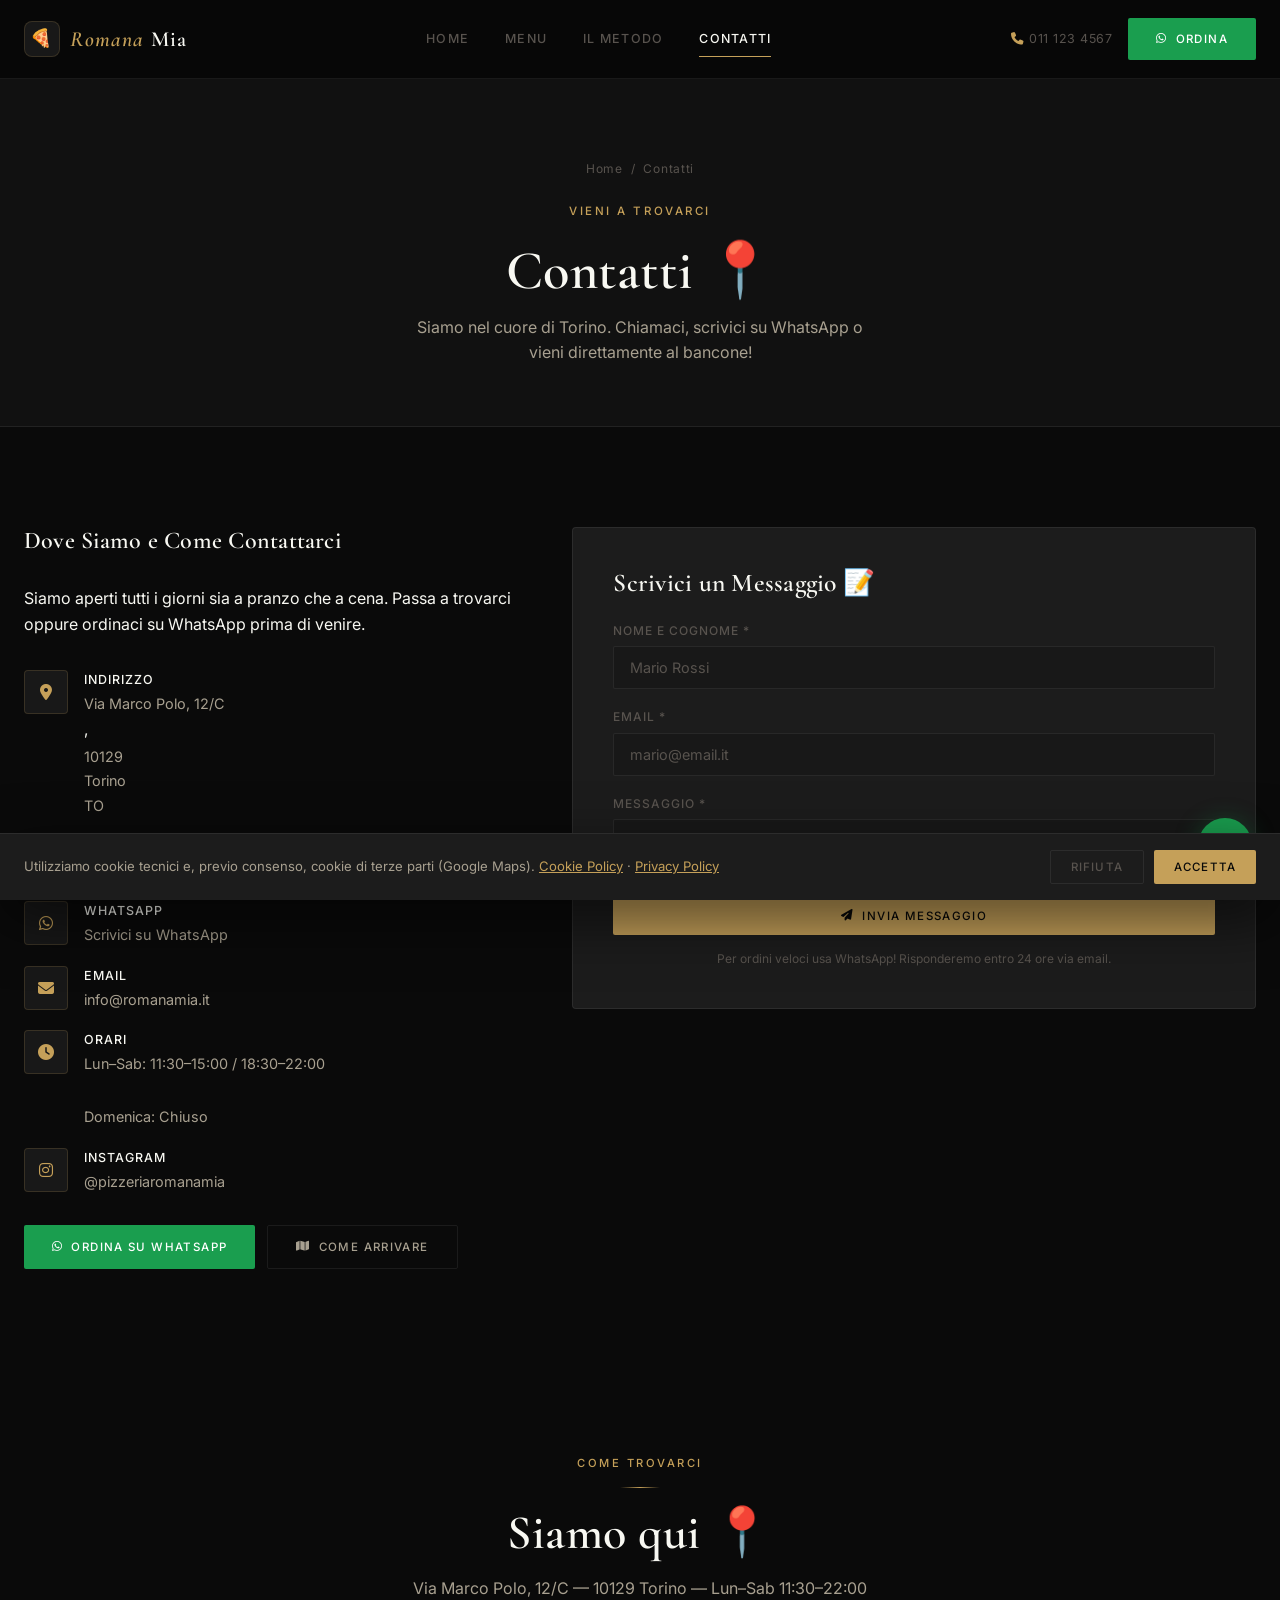
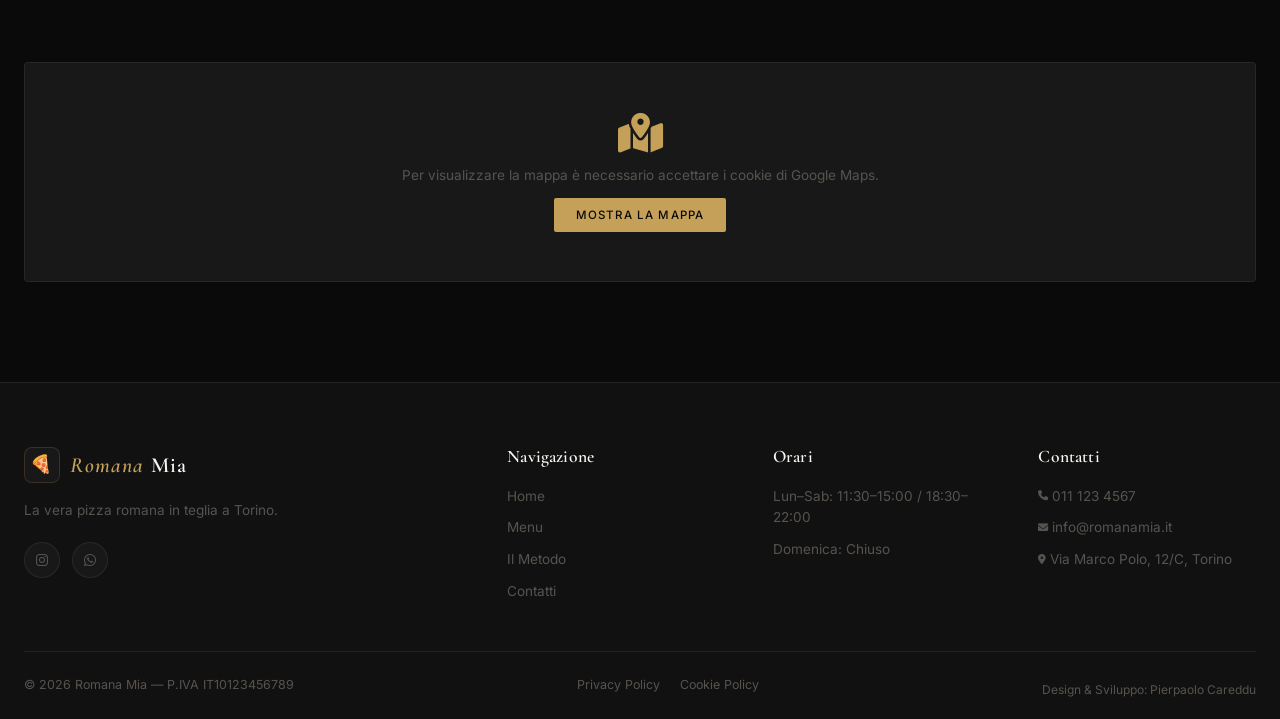
==== commit 9b0231e5: "Transform single-page to multi-page: create menu.html, metodo.html, update all navigation Co-authore" ====
--- a/contatti.html
+++ b/contatti.html
@@ -28,8 +28,8 @@
         </a>
         <nav class="desktop-menu">
             <a href="index.html">Home</a>
-            <a href="servizi.html">Il Metodo</a>
-            <a href="galleria.html">Galleria</a>
+            <a href="menu.html">Menu</a>
+            <a href="metodo.html">Il Metodo</a>
             <a href="contatti.html" class="active">Contatti</a>
         </nav>
         <div class="header-right">
@@ -47,8 +47,8 @@
     </div>
     <nav class="mobile-menu" id="mobile-menu">
         <a href="index.html"><i class="fa-solid fa-house"></i> Home</a>
-        <a href="servizi.html"><i class="fa-solid fa-star"></i> Il Metodo</a>
-        <a href="galleria.html"><i class="fa-solid fa-images"></i> Galleria</a>
+        <a href="menu.html"><i class="fa-solid fa-pizza-slice"></i> Menu</a>
+        <a href="metodo.html"><i class="fa-solid fa-star"></i> Il Metodo</a>
         <a href="contatti.html" class="active"><i class="fa-solid fa-location-dot"></i> Contatti</a>
         <div class="mobile-cta">
             <a data-config-href="https://wa.me/{whatsapp}?text={whatsappMessaggioEncoded}" href="#" class="btn-whatsapp" target="_blank" rel="noopener"><i class="fa-brands fa-whatsapp"></i> Ordina su WhatsApp</a>
@@ -206,9 +206,8 @@
                 <h4>Navigazione</h4>
                 <ul>
                     <li><a href="index.html">Home</a></li>
-                    <li><a href="index.html#menu">Menu</a></li>
-                    <li><a href="servizi.html">Il Metodo</a></li>
-                    <li><a href="galleria.html">Galleria</a></li>
+                    <li><a href="menu.html">Menu</a></li>
+                    <li><a href="metodo.html">Il Metodo</a></li>
                     <li><a href="contatti.html">Contatti</a></li>
                 </ul>
             </div>
@@ -255,13 +254,13 @@
         <i class="fa-solid fa-house"></i>
         <span>Home</span>
     </a>
-    <a href="index.html#menu" class="bottom-nav-item">
+    <a href="menu.html" class="bottom-nav-item">
         <i class="fa-solid fa-pizza-slice"></i>
         <span>Menu</span>
     </a>
-    <a href="galleria.html" class="bottom-nav-item">
-        <i class="fa-solid fa-images"></i>
-        <span>Galleria</span>
+    <a href="metodo.html" class="bottom-nav-item">
+        <i class="fa-solid fa-star"></i>
+        <span>Il Metodo</span>
     </a>
     <a href="contatti.html" class="bottom-nav-item active">
         <i class="fa-solid fa-location-dot"></i>
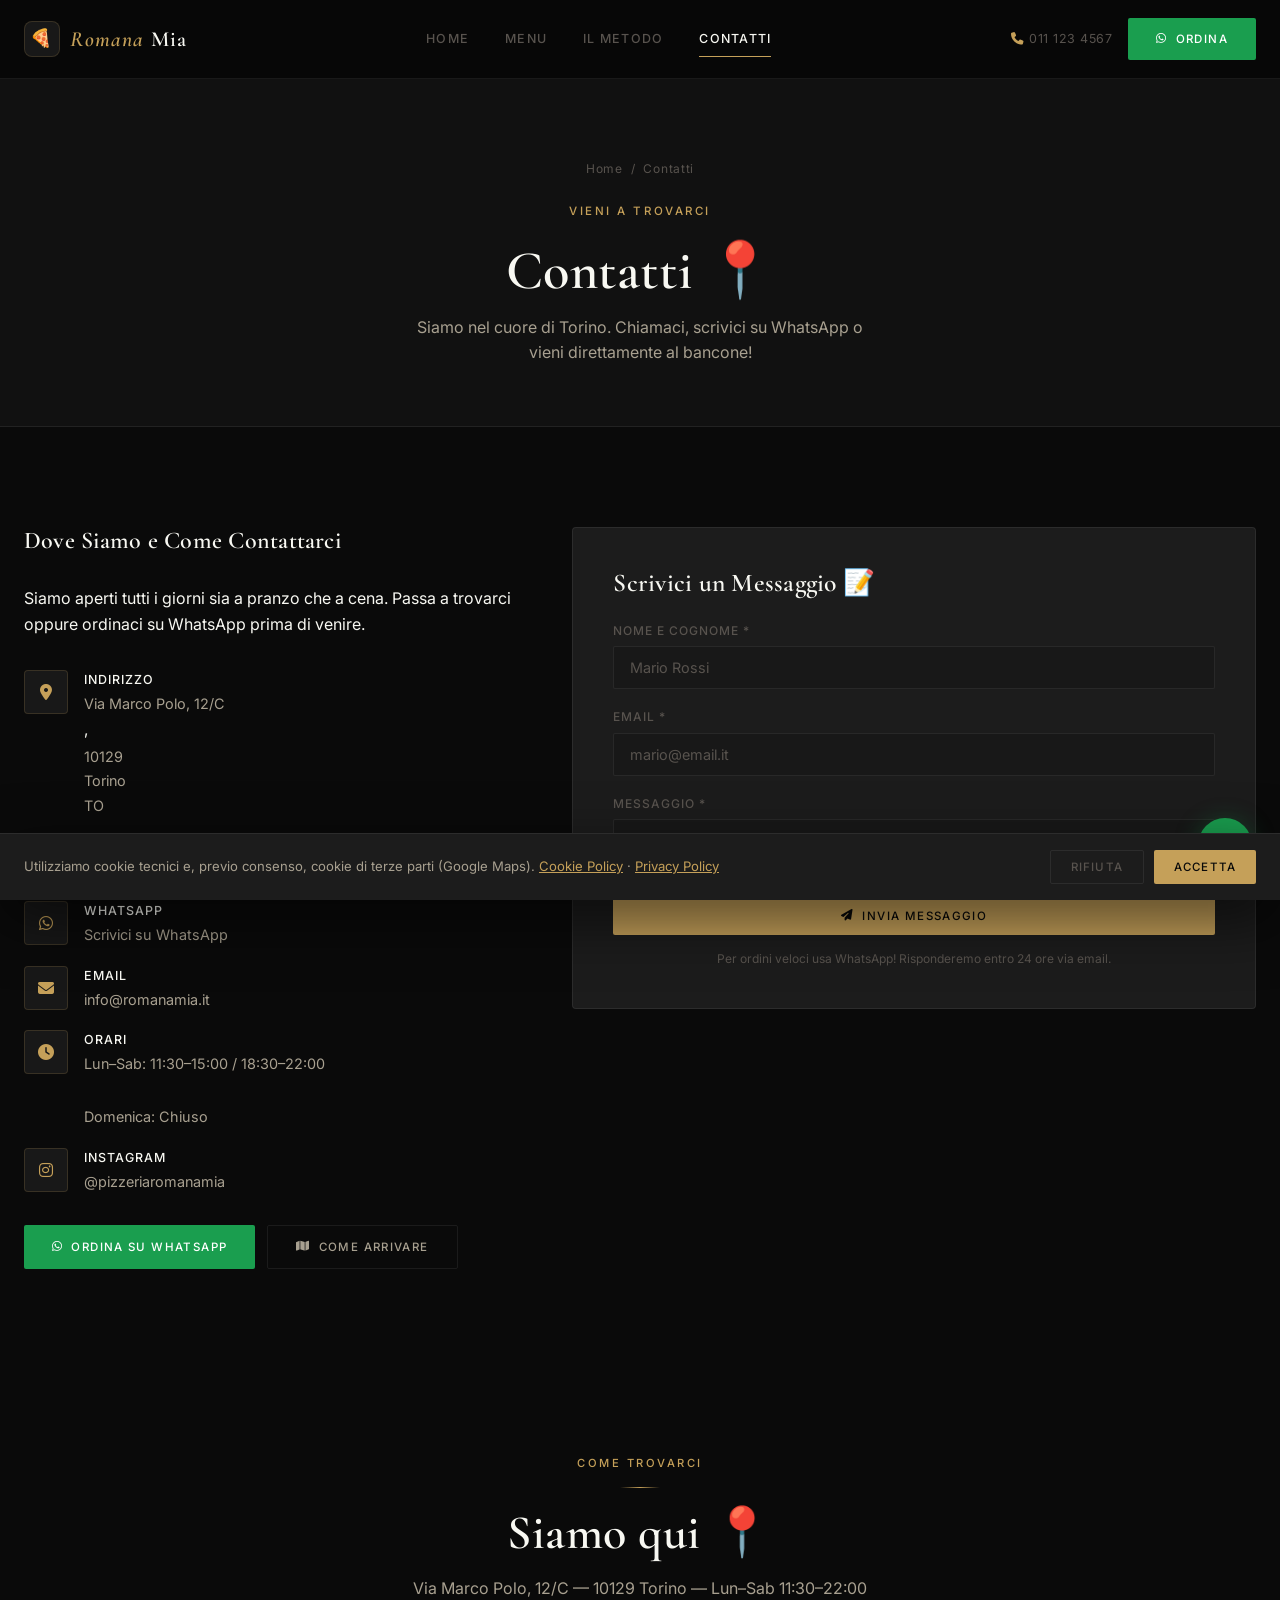
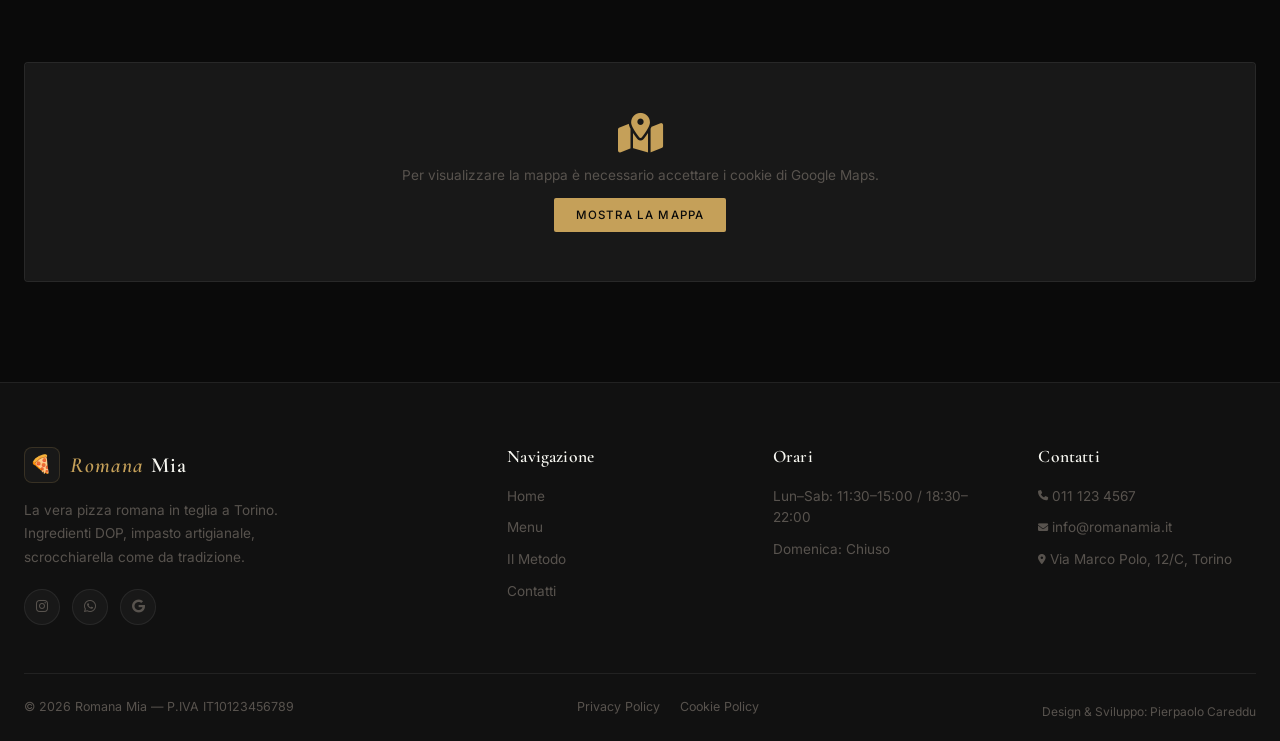
==== commit 8075917d: "Pixel-perfect review: fix back-to-top, mobile nav, footer consistency, metodo content Co-authored-by" ====
--- a/contatti.html
+++ b/contatti.html
@@ -2,7 +2,8 @@
 <html lang="it">
 <head>
     <meta charset="UTF-8">
-    <meta name="viewport" content="width=device-width, initial-scale=1.0, viewport-fit=cover">    <title>Contatti — Romana Mia, Pizza al Taglio Gourmet Torino</title>
+    <meta name="viewport" content="width=device-width, initial-scale=1.0, viewport-fit=cover">
+    <title>Contatti — Romana Mia, Pizza al Taglio Gourmet Torino</title>
     <meta name="description" content="Contatta Romana Mia: Via Marco Polo, 12/C, Torino. Telefono, WhatsApp, email e mappa. Aperto Lun–Sab 11:30–15:00 / 18:30–22:00.">
     <meta name="google-site-verification" content="">
     <link rel="canonical" href="">
@@ -51,6 +52,7 @@
         <a href="metodo.html"><i class="fa-solid fa-star"></i> Il Metodo</a>
         <a href="contatti.html" class="active"><i class="fa-solid fa-location-dot"></i> Contatti</a>
         <div class="mobile-cta">
+            <a data-config-href="tel:{telefonoHref}" href="#" class="btn-outline"><i class="fa-solid fa-phone"></i> Chiama</a>
             <a data-config-href="https://wa.me/{whatsapp}?text={whatsappMessaggioEncoded}" href="#" class="btn-whatsapp" target="_blank" rel="noopener"><i class="fa-brands fa-whatsapp"></i> Ordina su WhatsApp</a>
         </div>
     </nav>
@@ -196,10 +198,11 @@
                     <div class="logo-icon">🍕</div>
                     <span><em>Romana</em> Mia</span>
                 </a>
-                <p>La vera pizza romana in teglia a Torino.</p>
+                <p>La vera pizza romana in teglia a Torino. Ingredienti DOP, impasto artigianale, scrocchiarella come da tradizione.</p>
                 <div class="footer-social">
                     <a href="https://www.instagram.com/pizzeriaromanamia/" target="_blank" rel="noopener" aria-label="Instagram"><i class="fa-brands fa-instagram"></i></a>
                     <a data-config-href="https://wa.me/{whatsapp}?text={whatsappMessaggioEncoded}" href="#" target="_blank" rel="noopener" aria-label="WhatsApp"><i class="fa-brands fa-whatsapp"></i></a>
+                    <a data-config-href="https://www.google.com/maps/search/?api=1&query={mappaQuery}" href="#" target="_blank" rel="noopener" aria-label="Google Maps"><i class="fa-brands fa-google"></i></a>
                 </div>
             </div>
             <div class="footer-col">
@@ -222,8 +225,8 @@
                 <h4>Contatti</h4>
                 <ul>
                     <li><a data-config-href="tel:{telefonoHref}" href="#"><i class="fa-solid fa-phone fa-xs"></i> <span data-config="telefono">011 123 4567</span></a></li>
-                    <li><a href="mailto:info@romanamia.it"><i class="fa-solid fa-envelope fa-xs"></i> info@romanamia.it</a></li>
-                    <li><span><i class="fa-solid fa-location-dot fa-xs"></i> Via Marco Polo, 12/C, Torino</span></li>
+                    <li><a href="mailto:info@romanamia.it"><i class="fa-solid fa-envelope fa-xs"></i> <span data-config="email">info@romanamia.it</span></a></li>
+                    <li><span><i class="fa-solid fa-location-dot fa-xs"></i> <span data-config="indirizzo">Via Marco Polo, 12/C</span>, <span data-config="citta">Torino</span></span></li>
                 </ul>
             </div>
         </div>
@@ -244,9 +247,9 @@
 </a>
 
 <!-- ===== BACK TO TOP ===== -->
-<a id="back-to-top" href="#" aria-label="Torna su">
+<button id="back-to-top" onclick="window.scrollTo({top:0,behavior:'smooth'})" aria-label="Torna su">
     <i class="fa-solid fa-chevron-up"></i>
-</a>
+</button>
 
 <!-- ===== MOBILE BOTTOM NAV ===== -->
 <nav class="bottom-nav" aria-label="Navigazione principale">
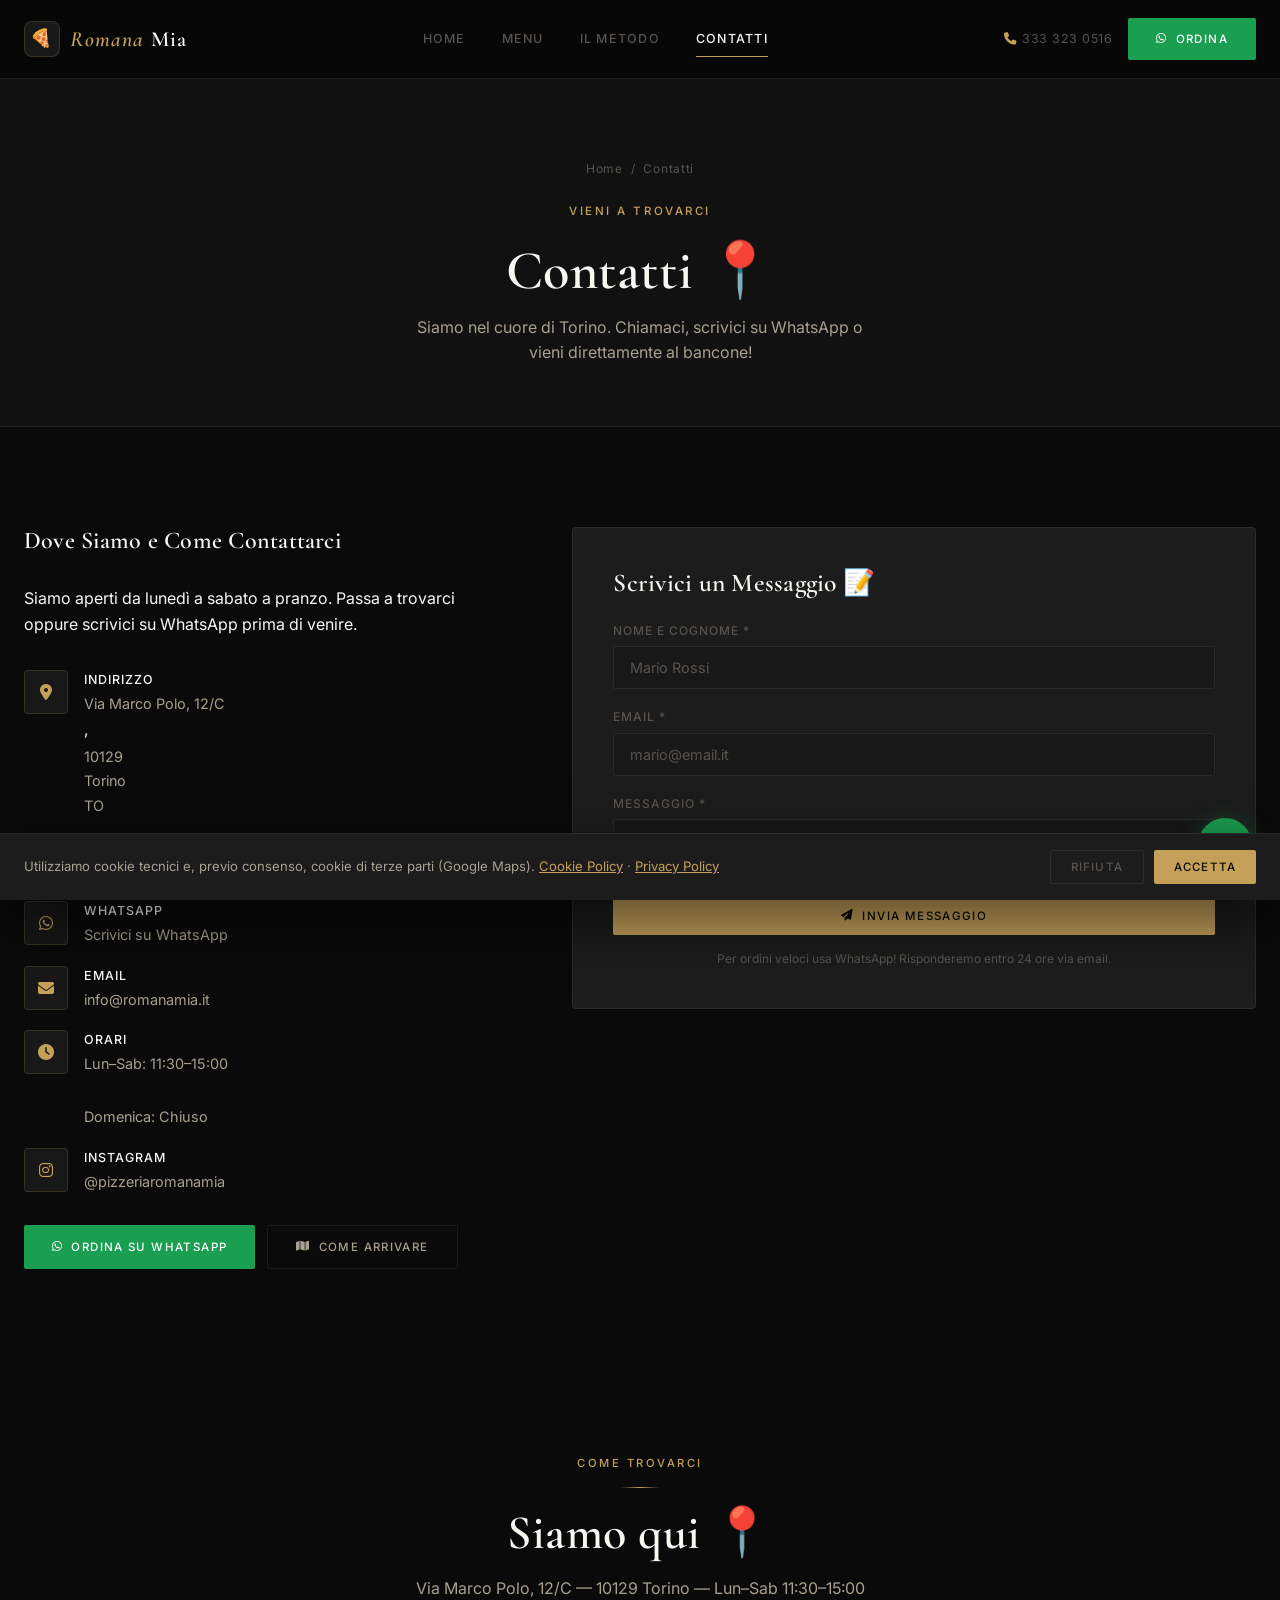
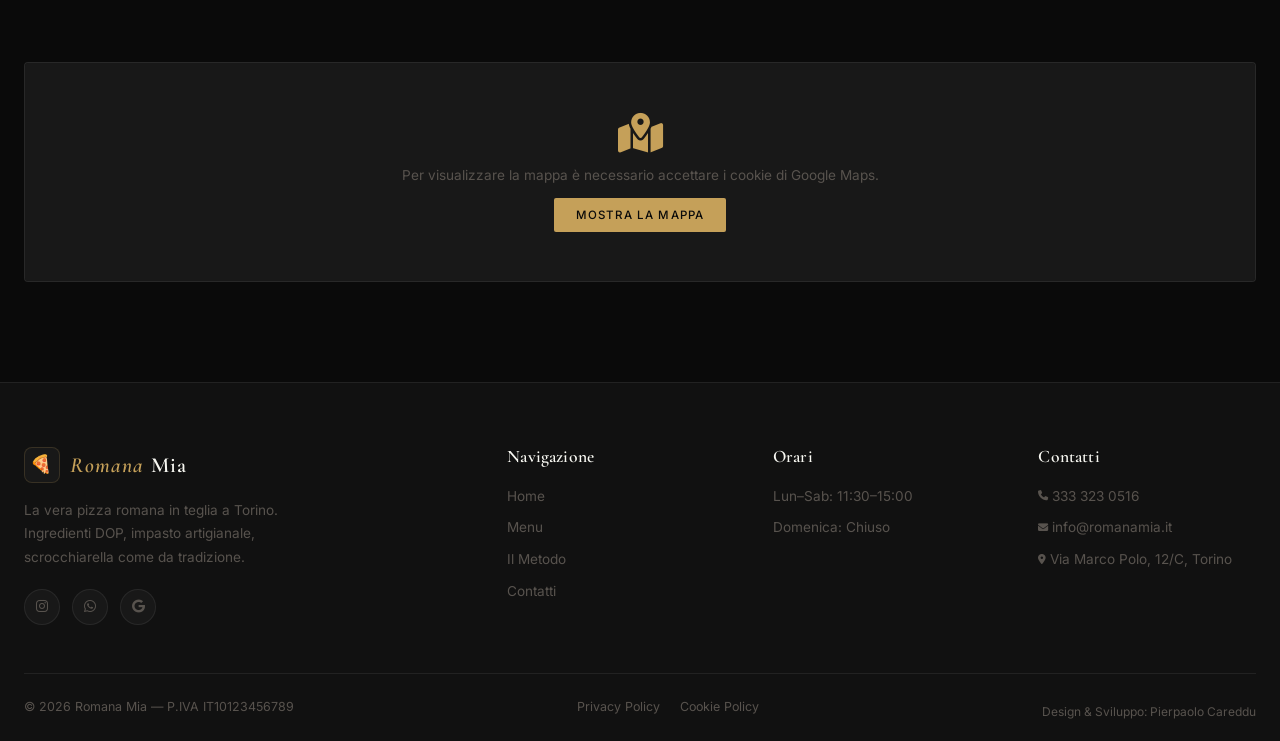
==== commit e365f763: "Fix opening hours, phone number, content issues and delete duplicate servizi.html Co-authored-by: pi" ====
--- a/contatti.html
+++ b/contatti.html
@@ -4,9 +4,7 @@
     <meta charset="UTF-8">
     <meta name="viewport" content="width=device-width, initial-scale=1.0, viewport-fit=cover">
     <title>Contatti — Romana Mia, Pizza al Taglio Gourmet Torino</title>
-    <meta name="description" content="Contatta Romana Mia: Via Marco Polo, 12/C, Torino. Telefono, WhatsApp, email e mappa. Aperto Lun–Sab 11:30–15:00 / 18:30–22:00.">
-    <meta name="google-site-verification" content="">
-    <link rel="canonical" href="">
+    <meta name="description" content="Contatta Romana Mia: Via Marco Polo, 12/C, Torino. Telefono, WhatsApp, email e mappa. Aperto Lun–Sab 11:30–15:00.">
     <meta property="og:type" content="website">
     <meta property="og:title" content="Contatti — Romana Mia">
     <meta property="og:description" content="Vieni a trovarci o contattaci. Via Marco Polo, 12/C, Torino.">
@@ -36,7 +34,7 @@
         <div class="header-right">
             <a data-config-href="tel:{telefonoHref}" href="#" class="phone-cta">
                 <i class="fa-solid fa-phone"></i>
-                <span data-config="telefono">011 123 4567</span>
+                <span data-config="telefono">333 323 0516</span>
             </a>
             <a data-config-href="https://wa.me/{whatsapp}?text={whatsappMessaggioEncoded}" href="#" class="btn-whatsapp" target="_blank" rel="noopener">
                 <i class="fa-brands fa-whatsapp"></i> Ordina
@@ -79,7 +77,7 @@
             <!-- Info colonna sinistra -->
             <div class="contact-info animate-on-scroll">
                 <h2>Dove Siamo e Come Contattarci</h2>
-                <p>Siamo aperti tutti i giorni sia a pranzo che a cena. Passa a trovarci oppure ordinaci su WhatsApp prima di venire.</p>
+                <p>Siamo aperti da lunedì a sabato a pranzo. Passa a trovarci oppure scrivici su WhatsApp prima di venire.</p>
 
                 <div class="contact-details">
                     <div class="contact-detail">
@@ -94,7 +92,7 @@
                         <div class="contact-detail-icon"><i class="fa-solid fa-phone"></i></div>
                         <div class="contact-detail-text">
                             <strong>Telefono</strong>
-                            <a data-config-href="tel:{telefonoHref}" href="#" data-config="telefono">011 123 4567</a>
+                            <a data-config-href="tel:{telefonoHref}" href="#" data-config="telefono">333 323 0516</a>
                         </div>
                     </div>
                     <div class="contact-detail">
@@ -115,7 +113,7 @@
                         <div class="contact-detail-icon"><i class="fa-solid fa-clock"></i></div>
                         <div class="contact-detail-text">
                             <strong>Orari</strong>
-                            <span data-config="orariSettimana">Lun–Sab: 11:30–15:00 / 18:30–22:00</span><br>
+                            <span data-config="orariSettimana">Lun–Sab: 11:30–15:00</span><br>
                             <span data-config="orariSabato">Domenica: Chiuso</span>
                         </div>
                     </div>
@@ -175,7 +173,7 @@
             <span class="section-eyebrow">Come Trovarci</span>
             <div class="section-divider"></div>
             <h2>Siamo qui 📍</h2>
-            <p>Via Marco Polo, 12/C — 10129 Torino — Lun–Sab 11:30–22:00</p>
+            <p>Via Marco Polo, 12/C — 10129 Torino — Lun–Sab 11:30–15:00</p>
         </div>
         <div class="map-container animate-on-scroll">
             <div id="map-placeholder">
@@ -217,14 +215,14 @@
             <div class="footer-col">
                 <h4>Orari</h4>
                 <ul>
-                    <li><span data-config="orariSettimana">Lun–Sab: 11:30–15:00 / 18:30–22:00</span></li>
+                    <li><span data-config="orariSettimana">Lun–Sab: 11:30–15:00</span></li>
                     <li><span data-config="orariSabato">Domenica: Chiuso</span></li>
                 </ul>
             </div>
             <div class="footer-col">
                 <h4>Contatti</h4>
                 <ul>
-                    <li><a data-config-href="tel:{telefonoHref}" href="#"><i class="fa-solid fa-phone fa-xs"></i> <span data-config="telefono">011 123 4567</span></a></li>
+                    <li><a data-config-href="tel:{telefonoHref}" href="#"><i class="fa-solid fa-phone fa-xs"></i> <span data-config="telefono">333 323 0516</span></a></li>
                     <li><a href="mailto:info@romanamia.it"><i class="fa-solid fa-envelope fa-xs"></i> <span data-config="email">info@romanamia.it</span></a></li>
                     <li><span><i class="fa-solid fa-location-dot fa-xs"></i> <span data-config="indirizzo">Via Marco Polo, 12/C</span>, <span data-config="citta">Torino</span></span></li>
                 </ul>
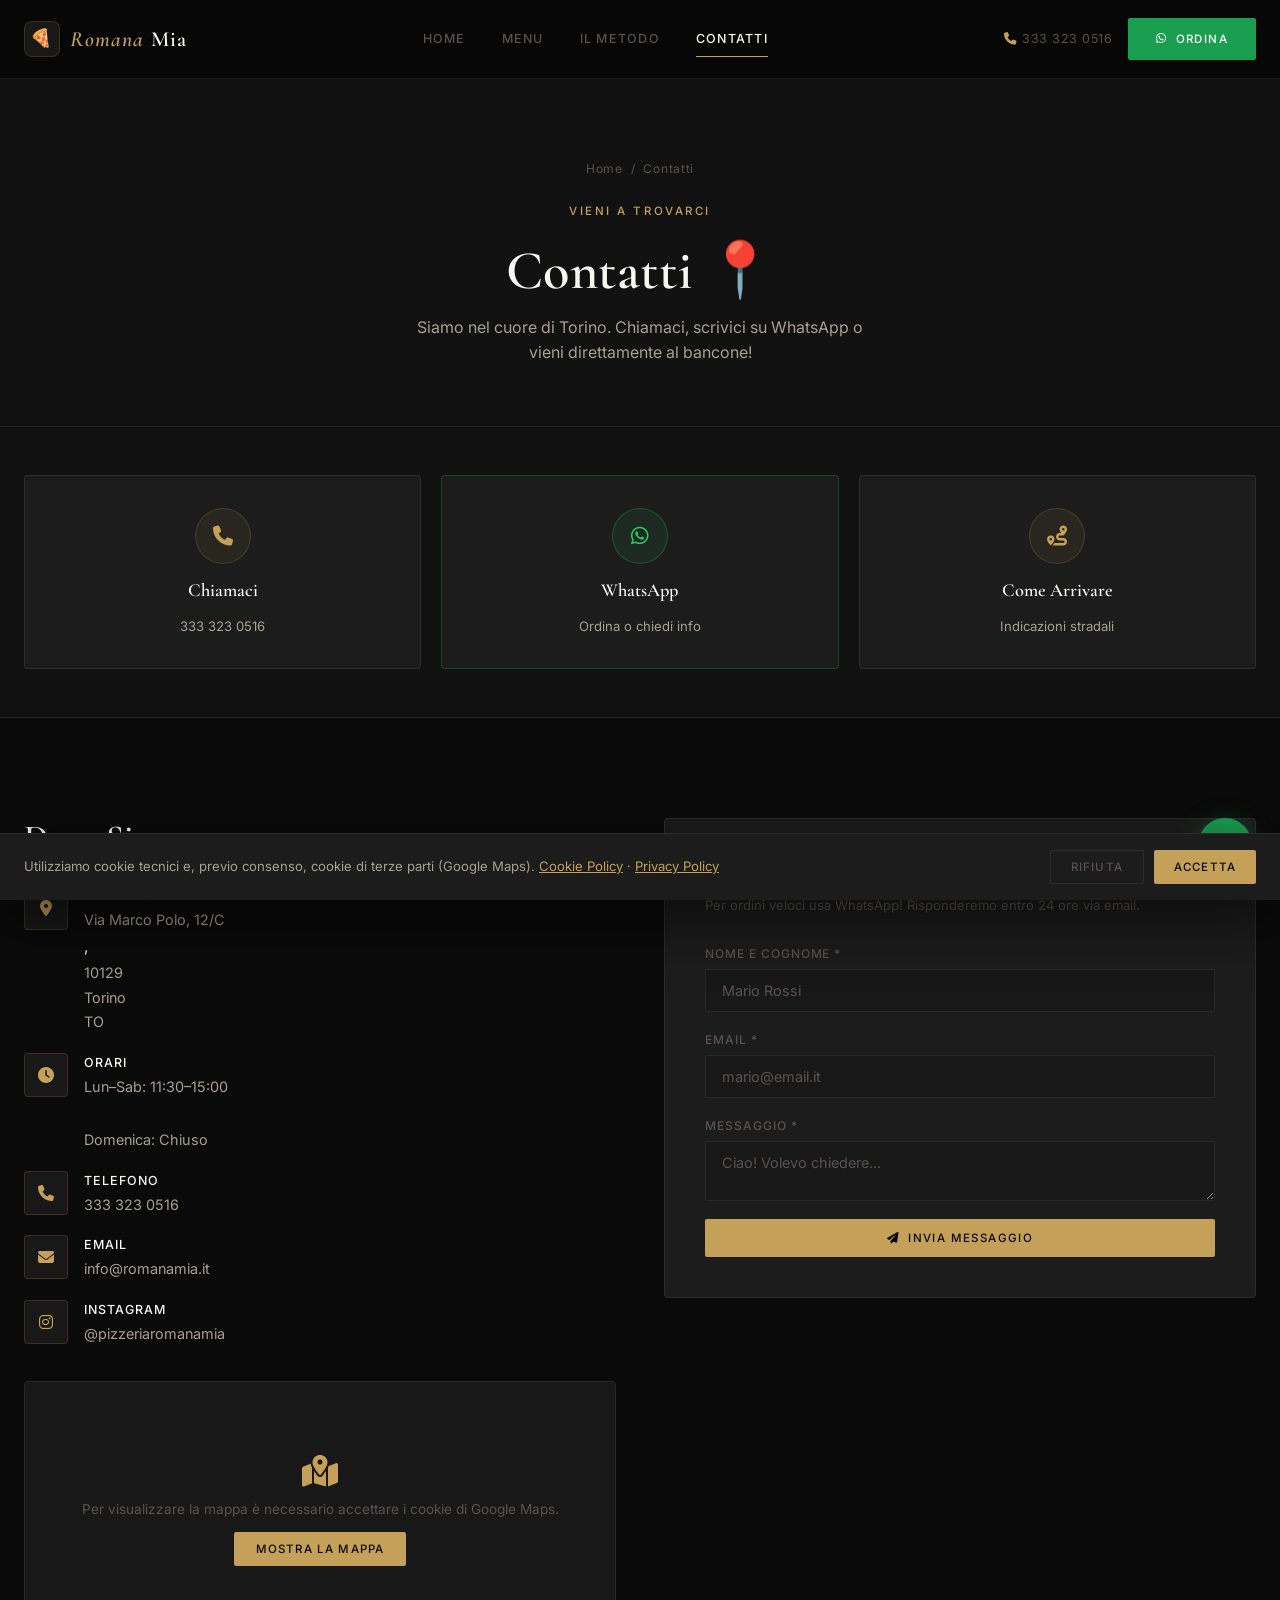
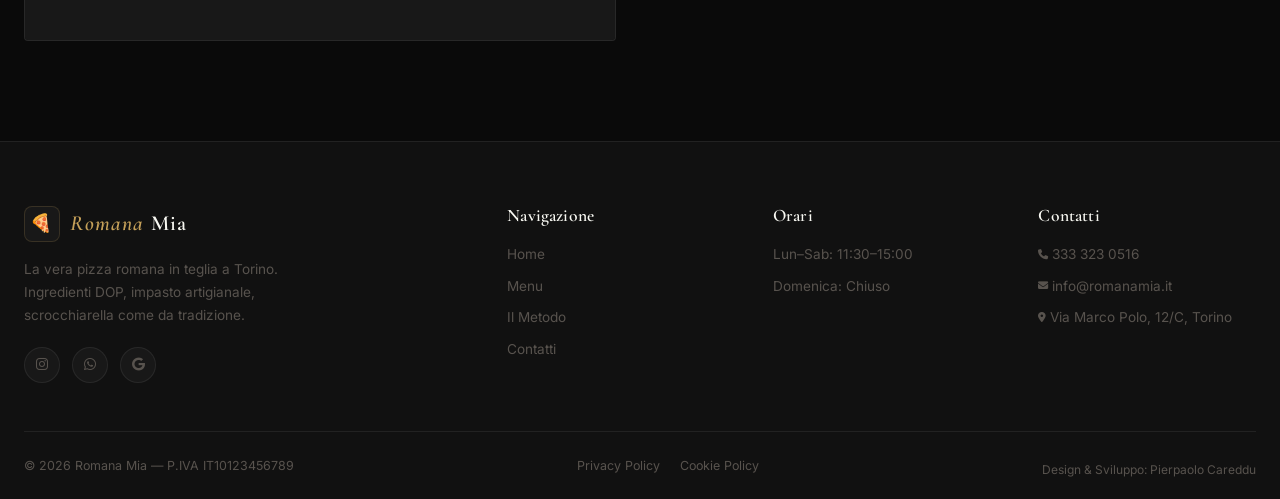
==== commit c1c6bebc: "Restructure contatti.html with quick-action cards, integrated map, and improved mobile layout Co-aut" ====
--- a/contatti.html
+++ b/contatti.html
@@ -70,14 +70,36 @@
     </div>
 </section>
 
+<!-- ===== QUICK ACTIONS ===== -->
+<section class="contact-actions-section">
+    <div class="container">
+        <div class="contact-actions-grid">
+            <a data-config-href="tel:{telefonoHref}" href="#" class="contact-action-card animate-on-scroll">
+                <div class="contact-action-icon"><i class="fa-solid fa-phone"></i></div>
+                <strong>Chiamaci</strong>
+                <span data-config="telefono">333 323 0516</span>
+            </a>
+            <a data-config-href="https://wa.me/{whatsapp}?text={whatsappMessaggioEncoded}" href="#" class="contact-action-card contact-action-whatsapp animate-on-scroll" target="_blank" rel="noopener">
+                <div class="contact-action-icon"><i class="fa-brands fa-whatsapp"></i></div>
+                <strong>WhatsApp</strong>
+                <span>Ordina o chiedi info</span>
+            </a>
+            <a href="https://www.google.com/maps/dir/?api=1&destination=Via+Marco+Polo,+12C,+10129+Torino+TO" class="contact-action-card animate-on-scroll" target="_blank" rel="noopener">
+                <div class="contact-action-icon"><i class="fa-solid fa-route"></i></div>
+                <strong>Come Arrivare</strong>
+                <span>Indicazioni stradali</span>
+            </a>
+        </div>
+    </div>
+</section>
+
 <!-- ===== CONTACT SECTION ===== -->
 <section class="contact-section" id="preventivo">
     <div class="container">
         <div class="contact-grid">
             <!-- Info colonna sinistra -->
             <div class="contact-info animate-on-scroll">
-                <h2>Dove Siamo e Come Contattarci</h2>
-                <p>Siamo aperti da lunedì a sabato a pranzo. Passa a trovarci oppure scrivici su WhatsApp prima di venire.</p>
+                <h2>Dove Siamo</h2>
 
                 <div class="contact-details">
                     <div class="contact-detail">
@@ -89,27 +111,6 @@
                         </div>
                     </div>
                     <div class="contact-detail">
-                        <div class="contact-detail-icon"><i class="fa-solid fa-phone"></i></div>
-                        <div class="contact-detail-text">
-                            <strong>Telefono</strong>
-                            <a data-config-href="tel:{telefonoHref}" href="#" data-config="telefono">333 323 0516</a>
-                        </div>
-                    </div>
-                    <div class="contact-detail">
-                        <div class="contact-detail-icon"><i class="fa-brands fa-whatsapp"></i></div>
-                        <div class="contact-detail-text">
-                            <strong>WhatsApp</strong>
-                            <a data-config-href="https://wa.me/{whatsapp}?text={whatsappMessaggioEncoded}" href="#" target="_blank" rel="noopener">Scrivici su WhatsApp</a>
-                        </div>
-                    </div>
-                    <div class="contact-detail">
-                        <div class="contact-detail-icon"><i class="fa-solid fa-envelope"></i></div>
-                        <div class="contact-detail-text">
-                            <strong>Email</strong>
-                            <a href="mailto:info@romanamia.it" data-config="email">info@romanamia.it</a>
-                        </div>
-                    </div>
-                    <div class="contact-detail">
                         <div class="contact-detail-icon"><i class="fa-solid fa-clock"></i></div>
                         <div class="contact-detail-text">
                             <strong>Orari</strong>
@@ -118,6 +119,20 @@
                         </div>
                     </div>
                     <div class="contact-detail">
+                        <div class="contact-detail-icon"><i class="fa-solid fa-phone"></i></div>
+                        <div class="contact-detail-text">
+                            <strong>Telefono</strong>
+                            <a data-config-href="tel:{telefonoHref}" href="#" data-config="telefono">333 323 0516</a>
+                        </div>
+                    </div>
+                    <div class="contact-detail">
+                        <div class="contact-detail-icon"><i class="fa-solid fa-envelope"></i></div>
+                        <div class="contact-detail-text">
+                            <strong>Email</strong>
+                            <a href="mailto:info@romanamia.it" data-config="email">info@romanamia.it</a>
+                        </div>
+                    </div>
+                    <div class="contact-detail">
                         <div class="contact-detail-icon"><i class="fa-brands fa-instagram"></i></div>
                         <div class="contact-detail-text">
                             <strong>Instagram</strong>
@@ -126,22 +141,27 @@
                     </div>
                 </div>
 
-                <div style="display:flex; gap:12px; flex-wrap:wrap;">
-                    <a data-config-href="https://wa.me/{whatsapp}?text={whatsappMessaggioEncoded}" href="#" class="btn-whatsapp" target="_blank" rel="noopener">
-                        <i class="fa-brands fa-whatsapp"></i> Ordina su WhatsApp
-                    </a>
-                    <a href="https://www.google.com/maps/dir/?api=1&destination=Via+Marco+Polo,+12C,+10129+Torino+TO" target="_blank" rel="noopener" class="btn-outline">
-                        <i class="fa-solid fa-map"></i> Come Arrivare
-                    </a>
+                <!-- Mappa integrata nell'info -->
+                <div class="contact-map-wrapper">
+                    <div class="map-container animate-on-scroll">
+                        <div id="map-placeholder">
+                            <i class="fa-solid fa-map-location-dot"></i>
+                            <p>Per visualizzare la mappa è necessario accettare i cookie di Google Maps.</p>
+                            <button class="btn-load-map" id="btn-load-map">Mostra la Mappa</button>
+                        </div>
+                        <iframe id="map-iframe" title="Romana Mia su Google Maps" allowfullscreen loading="lazy"
+                            referrerpolicy="no-referrer-when-downgrade"></iframe>
+                    </div>
                 </div>
             </div>
 
             <!-- Form colonna destra -->
             <div class="contact-form-card animate-on-scroll">
                 <h3>Scrivici un Messaggio 📝</h3>
+                <p class="contact-form-subtitle">Per ordini veloci usa WhatsApp! Risponderemo entro 24 ore via email.</p>
                 <form method="POST" action="grazie.html" name="contatti" data-netlify="true" netlify-honeypot="bot-field">
                     <input type="hidden" name="form-name" value="contatti">
-                    <p style="display:none;"><label>Non compilare: <input name="bot-field"></label></p>
+                    <p class="honeypot-field"><label>Non compilare: <input name="bot-field"></label></p>
                     <div class="form-group">
                         <label for="nome">Nome e Cognome *</label>
                         <input type="text" id="nome" name="nome" placeholder="Mario Rossi" required>
@@ -154,35 +174,11 @@
                         <label for="messaggio">Messaggio *</label>
                         <textarea id="messaggio" name="messaggio" placeholder="Ciao! Volevo chiedere..." required></textarea>
                     </div>
-                    <button type="submit" class="btn-red" style="width:100%; justify-content:center;">
+                    <button type="submit" class="btn-red contact-submit-btn">
                         <i class="fa-solid fa-paper-plane"></i> Invia Messaggio
                     </button>
-                    <p style="font-size:0.75rem; color:var(--text-muted); margin-top:14px; font-family:'Inter',sans-serif; text-align:center;">
-                        Per ordini veloci usa WhatsApp! Risponderemo entro 24 ore via email.
-                    </p>
                 </form>
             </div>
-        </div>
-    </div>
-</section>
-
-<!-- ===== MAPPA ===== -->
-<section style="background: var(--bg-primary); padding: 0 0 100px;">
-    <div class="container">
-        <div class="section-header animate-on-scroll" style="padding-top:80px;">
-            <span class="section-eyebrow">Come Trovarci</span>
-            <div class="section-divider"></div>
-            <h2>Siamo qui 📍</h2>
-            <p>Via Marco Polo, 12/C — 10129 Torino — Lun–Sab 11:30–15:00</p>
-        </div>
-        <div class="map-container animate-on-scroll">
-            <div id="map-placeholder">
-                <i class="fa-solid fa-map-location-dot" style="font-size:2.5rem; color:var(--accent);"></i>
-                <p>Per visualizzare la mappa è necessario accettare i cookie di Google Maps.</p>
-                <button class="btn-load-map" id="btn-load-map">Mostra la Mappa</button>
-            </div>
-            <iframe id="map-iframe" title="Romana Mia su Google Maps" allowfullscreen loading="lazy"
-                referrerpolicy="no-referrer-when-downgrade"></iframe>
         </div>
     </div>
 </section>
--- a/style.css
+++ b/style.css
@@ -1430,16 +1430,108 @@
 }
 
 /* --- 24. CONTACT PAGE --- */
+
+/* Quick-action cards */
+.contact-actions-section {
+    background: var(--bg-secondary);
+    padding: 48px 0;
+    border-bottom: 1px solid var(--border-subtle);
+}
+
+.contact-actions-grid {
+    display: grid;
+    grid-template-columns: repeat(3, 1fr);
+    gap: 20px;
+}
+
+.contact-action-card {
+    display: flex;
+    flex-direction: column;
+    align-items: center;
+    text-align: center;
+    gap: 12px;
+    padding: 32px 20px;
+    background: var(--bg-card);
+    border: 1px solid var(--border-subtle);
+    border-radius: 4px;
+    text-decoration: none;
+    color: var(--text-primary);
+    transition: border-color 0.3s ease, box-shadow 0.3s ease, transform 0.3s cubic-bezier(0.16,1,0.3,1);
+}
+
+.contact-action-card:hover {
+    border-color: var(--accent);
+    box-shadow: var(--shadow-glow);
+    transform: translateY(-4px);
+}
+
+.contact-action-icon {
+    width: 56px; height: 56px;
+    border-radius: 50%;
+    background: rgba(197,160,89,0.08);
+    border: 1px solid var(--border);
+    display: flex; align-items: center; justify-content: center;
+    color: var(--accent);
+    font-size: 1.25rem;
+    transition: background 0.3s ease;
+}
+
+.contact-action-card:hover .contact-action-icon {
+    background: rgba(197,160,89,0.15);
+}
+
+.contact-action-card strong {
+    font-family: 'Cormorant Garamond', serif;
+    font-size: 1.15rem;
+    font-weight: 600;
+    color: var(--text-primary);
+}
+
+.contact-action-card > span {
+    font-size: 0.82rem;
+    color: var(--text-secondary);
+    line-height: 1.4;
+}
+
+.contact-action-whatsapp {
+    border-color: rgba(37,211,102,0.2);
+}
+
+.contact-action-whatsapp .contact-action-icon {
+    background: rgba(37,211,102,0.08);
+    border-color: rgba(37,211,102,0.25);
+    color: #25d366;
+}
+
+.contact-action-whatsapp:hover {
+    border-color: #25d366;
+    box-shadow: 0 0 48px rgba(37,211,102,0.08);
+}
+
+.contact-action-whatsapp:hover .contact-action-icon {
+    background: rgba(37,211,102,0.15);
+}
+
+/* Main contact section */
 .contact-section { background: var(--bg-primary); }
 
 .contact-grid {
     display: grid;
-    grid-template-columns: 1fr 1.4fr;
-    gap: 60px;
+    grid-template-columns: 1fr 1fr;
+    gap: 48px;
     align-items: start;
 }
 
-.contact-info { display: flex; flex-direction: column; gap: 32px; }
+.contact-info {
+    display: flex;
+    flex-direction: column;
+    gap: 28px;
+}
+
+.contact-info h2 {
+    font-size: clamp(1.6rem, 3vw, 2.2rem);
+    color: var(--text-primary);
+}
 
 .contact-detail {
     display: flex;
@@ -1487,13 +1579,17 @@
 
 .contact-detail-text a:hover { color: var(--accent); }
 
+/* Map embedded in contact info */
+.contact-map-wrapper {
+    margin-top: 8px;
+}
+
 .map-container {
     border-radius: 4px;
     overflow: hidden;
     background: var(--bg-surface);
     border: 1px solid var(--border-subtle);
-    margin-top: 28px;
-    height: 220px;
+    height: 260px;
     position: relative;
 }
 
@@ -1536,17 +1632,34 @@
 
 .btn-load-map:hover { background: var(--accent-hover); }
 
+/* Contact form card */
 .contact-form-card {
     background: var(--bg-card);
     border: 1px solid var(--border-subtle);
     border-radius: 4px;
     padding: 40px;
+    position: sticky;
+    top: 100px;
 }
 
 .contact-form-card h3 {
     font-size: 1.6rem;
     color: var(--text-primary);
-    margin-bottom: 24px;
+    margin-bottom: 8px;
+}
+
+.contact-form-subtitle {
+    font-size: 0.82rem;
+    color: var(--text-muted);
+    margin-bottom: 28px;
+    line-height: 1.5;
+}
+
+.honeypot-field { display: none; }
+
+.contact-submit-btn {
+    width: 100%;
+    justify-content: center;
 }
 
 .form-group {
@@ -1592,25 +1705,21 @@
 
 /* --- 25. METODO / SERVIZI PAGE --- */
 .metodo-section { background: var(--bg-primary); }
+.metodo-section:nth-child(even of .metodo-section) { background: var(--bg-secondary); }
 
 .metodo-grid {
-    display: grid;
-    gap: 80px;
-}
-
-.metodo-section > .container > .metodo-grid > div,
-.metodo-grid > .animate-on-scroll {
     display: grid;
     grid-template-columns: 1fr 1fr;
     gap: 64px;
     align-items: center;
 }
 
-.metodo-grid .reverse {
-    grid-template-columns: 1fr 1fr;
-}
-
-.metodo-grid .reverse .metodo-image { order: -1; }
+.metodo-grid.reverse .metodo-image { order: -1; }
+
+.metodo-text .number {
+    display: block;
+    margin-bottom: 12px;
+}
 
 .metodo-text .label {
     display: inline-block;
@@ -1656,13 +1765,16 @@
 .metodo-tag:hover { border-color: var(--border); color: var(--text-primary); }
 
 .metodo-image {
-    border-radius: 4px;
+    border-radius: 6px;
     overflow: hidden;
     aspect-ratio: 4/3;
+    box-shadow: var(--shadow-md);
 }
 
 .metodo-image img {
+    width: 100%;
     height: 100%;
+    object-fit: cover;
     object-position: center;
     transition: transform 0.7s cubic-bezier(0.16,1,0.3,1);
 }
@@ -1779,6 +1891,7 @@
     .about-image-badge { right: 16px; }
 
     .contact-grid { grid-template-columns: 1fr; gap: 40px; }
+    .contact-form-card { position: static; }
 
     .footer-grid { grid-template-columns: 1fr 1fr; gap: 36px; }
 
@@ -1786,8 +1899,7 @@
 
     .instagram-grid { grid-template-columns: repeat(3, 1fr); }
 
-    .metodo-section > .container > .metodo-grid > div,
-    .metodo-grid > .animate-on-scroll { gap: 40px; }
+    .metodo-grid { gap: 40px; }
 
     section { padding: 80px 0; }
 }
@@ -1827,14 +1939,18 @@
     .footer-bottom { flex-direction: column; text-align: center; gap: 12px; }
 
     .contact-grid { grid-template-columns: 1fr; }
-    .contact-form-card { padding: 28px 20px; }
-
-    .metodo-section > .container > .metodo-grid > div,
-    .metodo-grid > .animate-on-scroll {
+    .contact-form-card { padding: 28px 20px; position: static; }
+    .contact-actions-section { padding: 32px 0; }
+    .contact-actions-grid { gap: 12px; }
+    .contact-action-card { padding: 24px 16px; gap: 10px; }
+    .contact-action-icon { width: 48px; height: 48px; font-size: 1.1rem; }
+    .map-container { height: 220px; }
+
+    .metodo-grid {
         grid-template-columns: 1fr;
         gap: 28px;
     }
-    .metodo-grid .reverse .metodo-image { order: 0; }
+    .metodo-grid.reverse .metodo-image { order: 0; }
 
     #whatsapp-float { bottom: 80px; right: 20px; width: 48px; height: 48px; font-size: 1.3rem; }
     #back-to-top { bottom: 136px; right: 20px; }
@@ -1867,6 +1983,10 @@
     .header-right { gap: 10px; }
 
     .gallery-full-grid { grid-template-columns: 1fr; }
+
+    .contact-actions-grid { grid-template-columns: 1fr; gap: 10px; }
+    .contact-action-card { flex-direction: row; padding: 18px 20px; gap: 14px; text-align: left; }
+    .contact-action-icon { width: 44px; height: 44px; font-size: 1rem; flex-shrink: 0; }
 }
 /* --- 29. ADDITIONAL COMPONENT ALIASES --- */
 .contact-details {
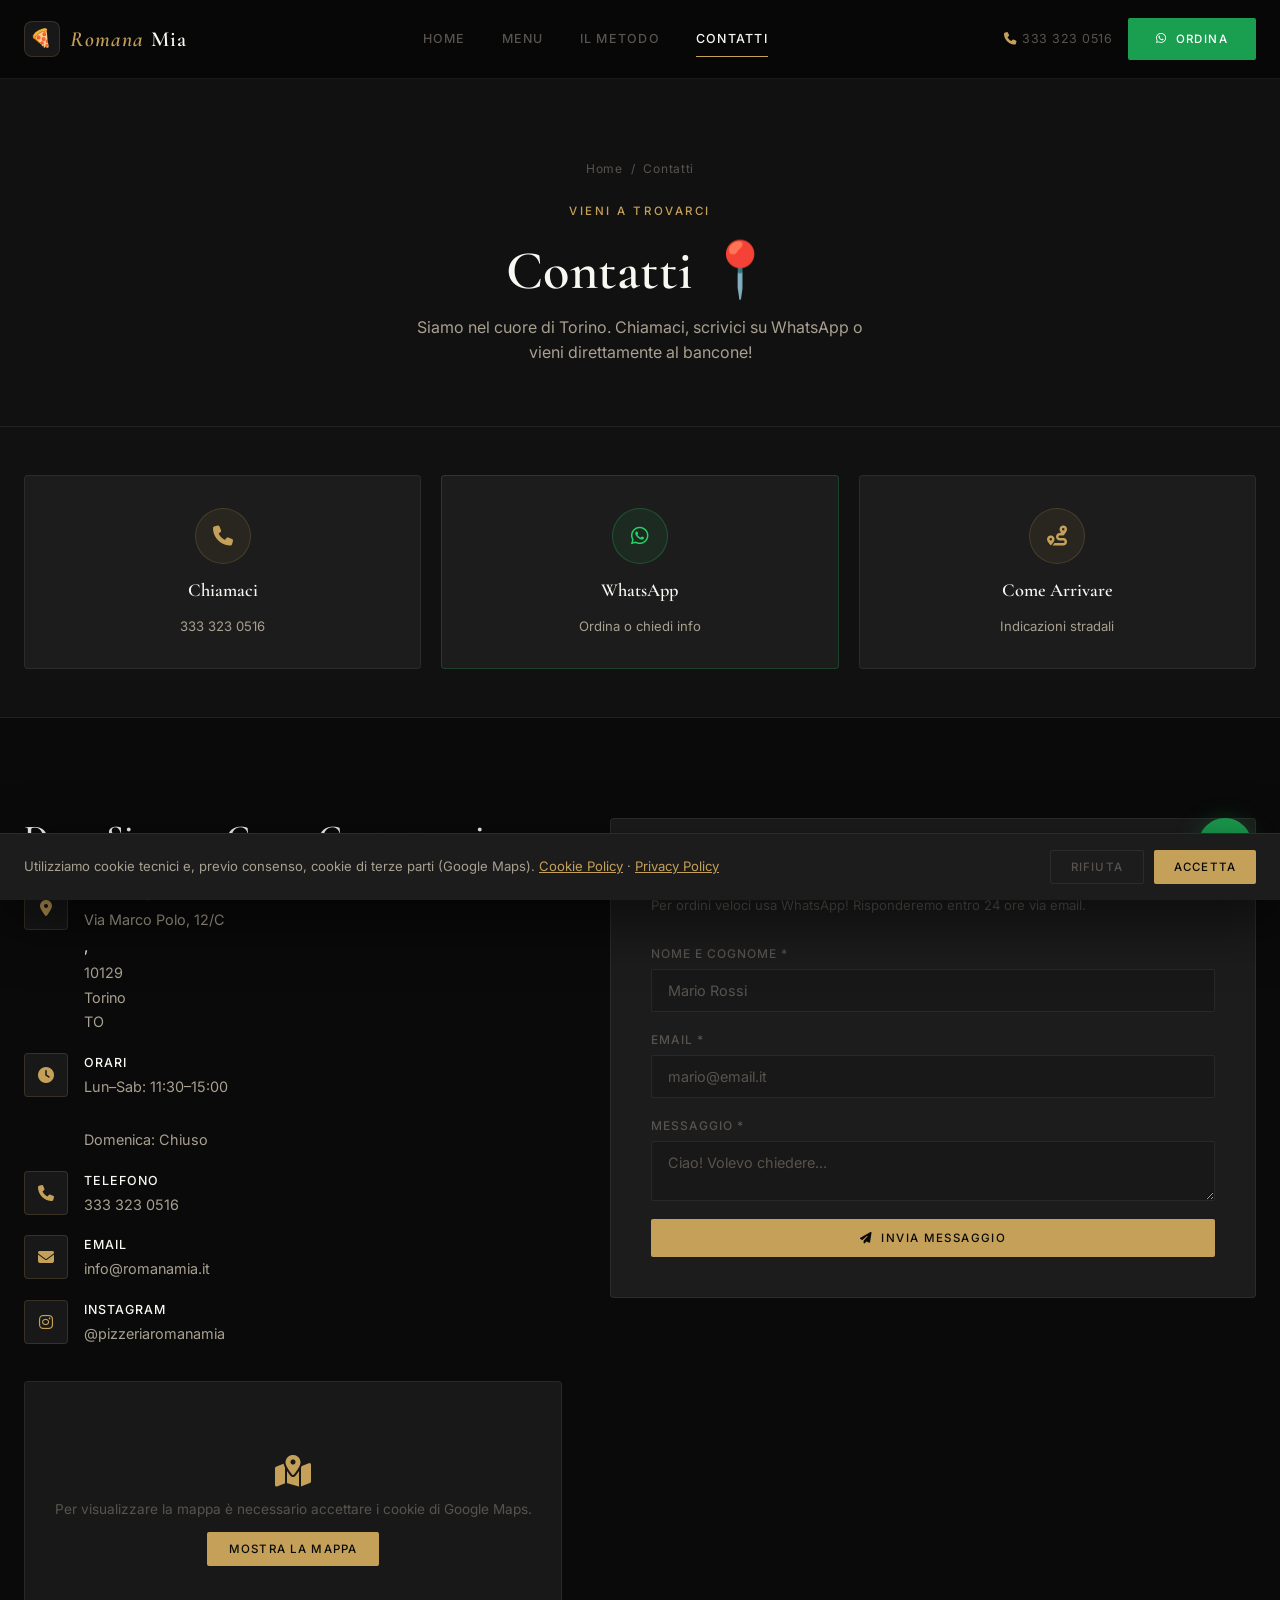
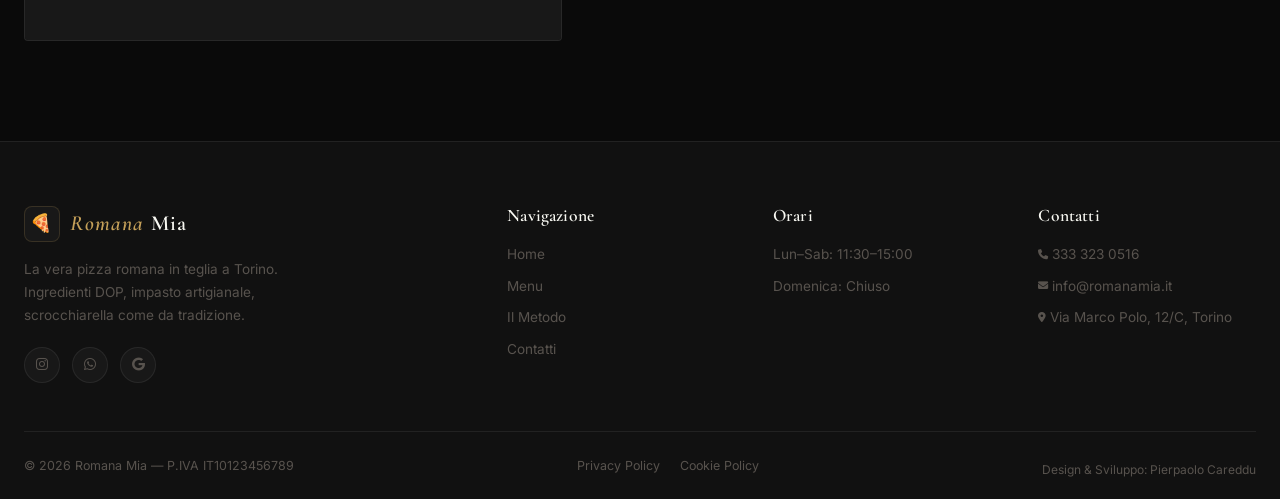
==== commit eab721b6: "Address code review: restore comprehensive heading, adjust grid ratio to 1fr 1.2fr Co-authored-by: p" ====
--- a/contatti.html
+++ b/contatti.html
@@ -99,7 +99,7 @@
         <div class="contact-grid">
             <!-- Info colonna sinistra -->
             <div class="contact-info animate-on-scroll">
-                <h2>Dove Siamo</h2>
+                <h2>Dove Siamo e Come Contattarci</h2>
 
                 <div class="contact-details">
                     <div class="contact-detail">
--- a/style.css
+++ b/style.css
@@ -1517,7 +1517,7 @@
 
 .contact-grid {
     display: grid;
-    grid-template-columns: 1fr 1fr;
+    grid-template-columns: 1fr 1.2fr;
     gap: 48px;
     align-items: start;
 }
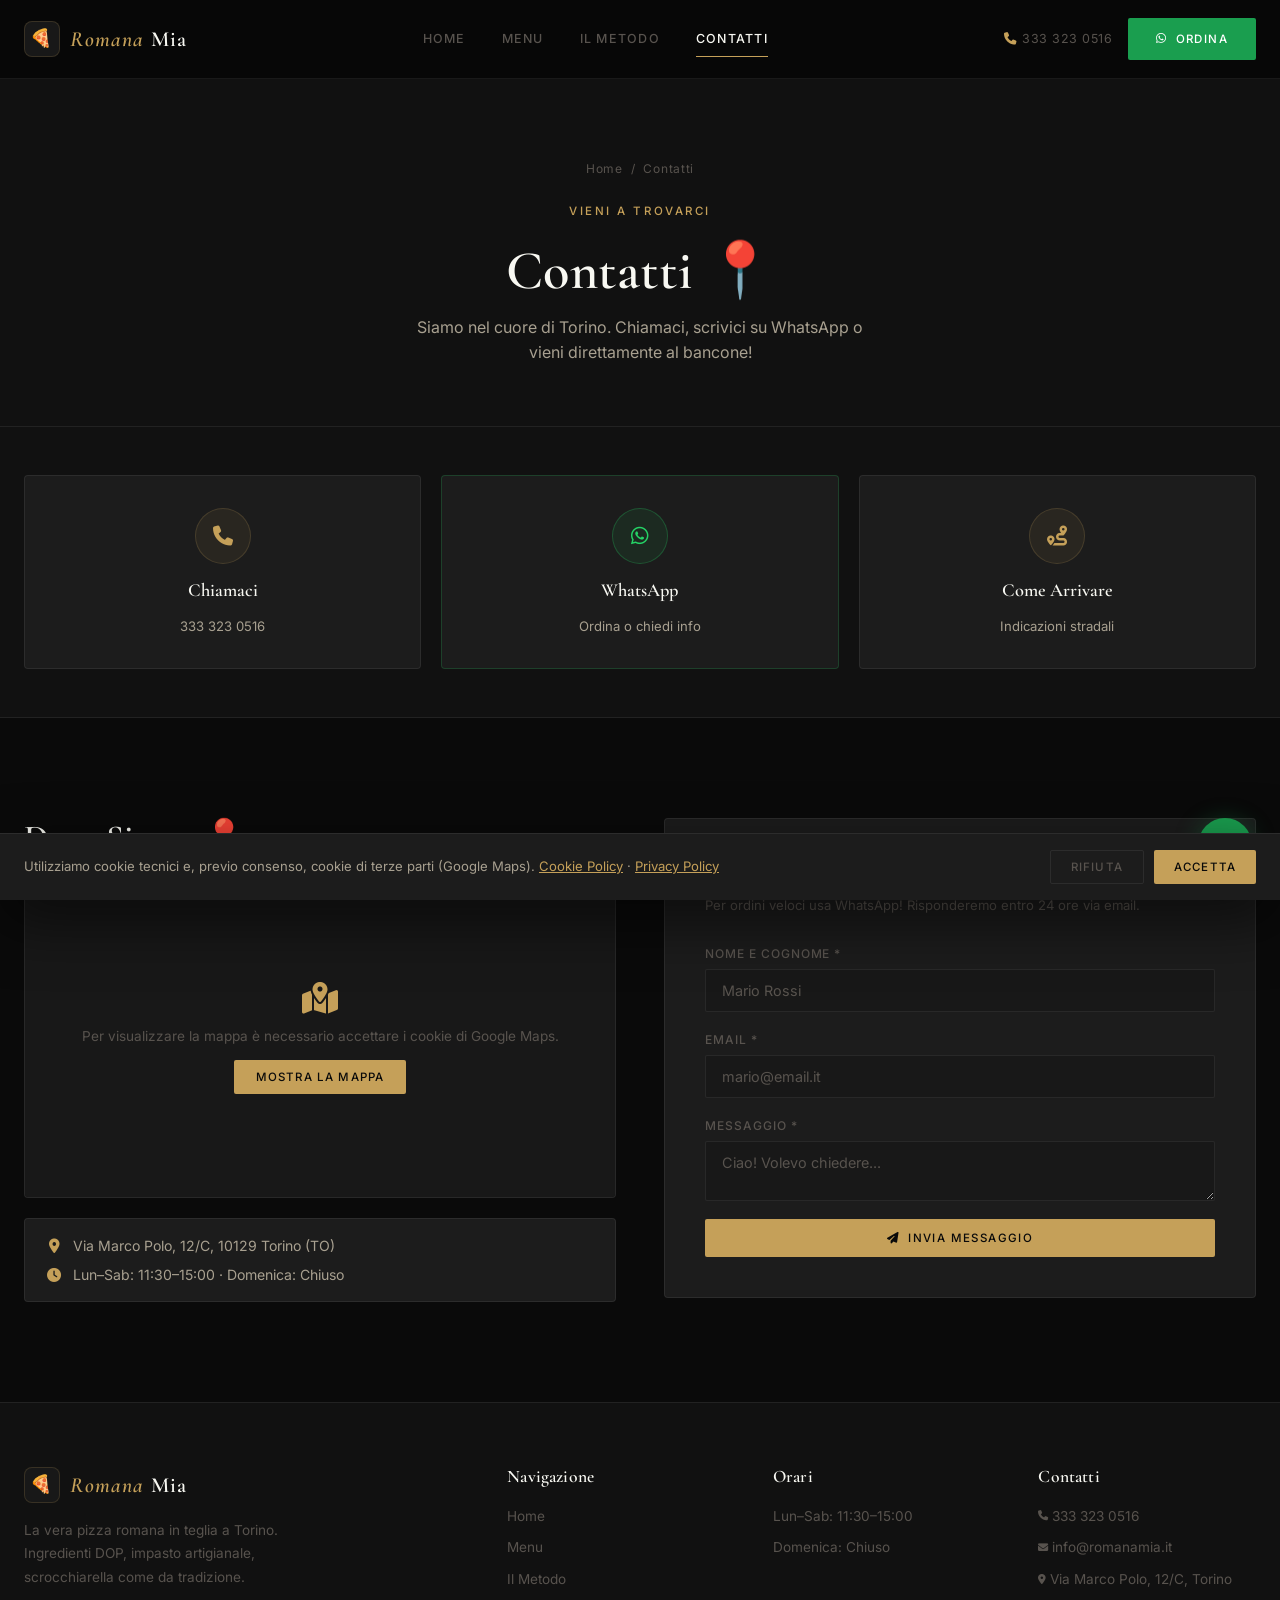
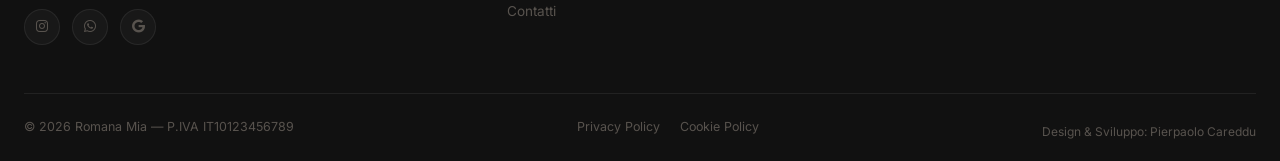
==== commit 8a048cb2: "Reorganize contacts page: remove duplicated contact details, clean up layout with map + compact addr" ====
--- a/contatti.html
+++ b/contatti.html
@@ -97,53 +97,11 @@
 <section class="contact-section" id="preventivo">
     <div class="container">
         <div class="contact-grid">
-            <!-- Info colonna sinistra -->
-            <div class="contact-info animate-on-scroll">
-                <h2>Dove Siamo e Come Contattarci</h2>
-
-                <div class="contact-details">
-                    <div class="contact-detail">
-                        <div class="contact-detail-icon"><i class="fa-solid fa-location-dot"></i></div>
-                        <div class="contact-detail-text">
-                            <strong>Indirizzo</strong>
-                            <span data-config="indirizzo">Via Marco Polo, 12/C</span>,
-                            <span data-config="cap">10129</span> <span data-config="citta">Torino</span> <span data-config="provincia">TO</span>
-                        </div>
-                    </div>
-                    <div class="contact-detail">
-                        <div class="contact-detail-icon"><i class="fa-solid fa-clock"></i></div>
-                        <div class="contact-detail-text">
-                            <strong>Orari</strong>
-                            <span data-config="orariSettimana">Lun–Sab: 11:30–15:00</span><br>
-                            <span data-config="orariSabato">Domenica: Chiuso</span>
-                        </div>
-                    </div>
-                    <div class="contact-detail">
-                        <div class="contact-detail-icon"><i class="fa-solid fa-phone"></i></div>
-                        <div class="contact-detail-text">
-                            <strong>Telefono</strong>
-                            <a data-config-href="tel:{telefonoHref}" href="#" data-config="telefono">333 323 0516</a>
-                        </div>
-                    </div>
-                    <div class="contact-detail">
-                        <div class="contact-detail-icon"><i class="fa-solid fa-envelope"></i></div>
-                        <div class="contact-detail-text">
-                            <strong>Email</strong>
-                            <a href="mailto:info@romanamia.it" data-config="email">info@romanamia.it</a>
-                        </div>
-                    </div>
-                    <div class="contact-detail">
-                        <div class="contact-detail-icon"><i class="fa-brands fa-instagram"></i></div>
-                        <div class="contact-detail-text">
-                            <strong>Instagram</strong>
-                            <a href="https://www.instagram.com/pizzeriaromanamia/" target="_blank" rel="noopener">@pizzeriaromanamia</a>
-                        </div>
-                    </div>
-                </div>
-
-                <!-- Mappa integrata nell'info -->
+            <!-- Mappa e info compatte -->
+            <div class="contact-map-col animate-on-scroll">
+                <h2>Dove Siamo 📍</h2>
                 <div class="contact-map-wrapper">
-                    <div class="map-container animate-on-scroll">
+                    <div class="map-container">
                         <div id="map-placeholder">
                             <i class="fa-solid fa-map-location-dot"></i>
                             <p>Per visualizzare la mappa è necessario accettare i cookie di Google Maps.</p>
@@ -152,6 +110,10 @@
                         <iframe id="map-iframe" title="Romana Mia su Google Maps" allowfullscreen loading="lazy"
                             referrerpolicy="no-referrer-when-downgrade"></iframe>
                     </div>
+                </div>
+                <div class="contact-address-bar">
+                    <p><i class="fa-solid fa-location-dot"></i> <span data-config="indirizzo">Via Marco Polo, 12/C</span>, <span data-config="cap">10129</span> <span data-config="citta">Torino</span> (<span data-config="provincia">TO</span>)</p>
+                    <p><i class="fa-solid fa-clock"></i> <span data-config="orariSettimana">Lun–Sab: 11:30–15:00</span> · <span data-config="orariSabato">Domenica: Chiuso</span></p>
                 </div>
             </div>
 
--- a/style.css
+++ b/style.css
@@ -1517,71 +1517,50 @@
 
 .contact-grid {
     display: grid;
-    grid-template-columns: 1fr 1.2fr;
+    grid-template-columns: 1fr 1fr;
     gap: 48px;
     align-items: start;
 }
 
-.contact-info {
+/* Map column */
+.contact-map-col {
     display: flex;
     flex-direction: column;
-    gap: 28px;
-}
-
-.contact-info h2 {
+    gap: 20px;
+}
+
+.contact-map-col h2 {
     font-size: clamp(1.6rem, 3vw, 2.2rem);
     color: var(--text-primary);
 }
 
-.contact-detail {
-    display: flex;
-    gap: 16px;
-    align-items: flex-start;
-}
-
-.contact-detail-icon {
-    width: 44px; height: 44px;
-    background: var(--bg-surface);
-    border: 1px solid var(--border);
+.contact-address-bar {
+    display: flex;
+    flex-direction: column;
+    gap: 8px;
+    padding: 16px 20px;
+    background: var(--bg-card);
+    border: 1px solid var(--border-subtle);
     border-radius: 4px;
-    display: flex; align-items: center; justify-content: center;
-    color: var(--accent);
-    font-size: 1rem;
-    flex-shrink: 0;
-    transition: background 0.3s ease, border-color 0.3s ease;
-}
-
-.contact-detail:hover .contact-detail-icon {
-    background: rgba(197,160,89,0.1);
-    border-color: var(--accent);
-}
-
-.contact-detail-text {
-    display: flex;
-    flex-direction: column;
-    gap: 3px;
-}
-
-.contact-detail-text strong {
-    font-size: 0.78rem;
-    font-weight: 500;
-    letter-spacing: 0.08em;
-    text-transform: uppercase;
-    color: var(--text-primary);
-}
-
-.contact-detail-text span,
-.contact-detail-text a {
-    font-size: 0.9rem;
+}
+
+.contact-address-bar p {
+    font-size: 0.88rem;
     color: var(--text-secondary);
     line-height: 1.5;
-}
-
-.contact-detail-text a:hover { color: var(--accent); }
+    margin: 0;
+}
+
+.contact-address-bar i {
+    color: var(--accent);
+    width: 18px;
+    text-align: center;
+    margin-right: 6px;
+}
 
 /* Map embedded in contact info */
 .contact-map-wrapper {
-    margin-top: 8px;
+    margin-top: 0;
 }
 
 .map-container {
@@ -1589,7 +1568,7 @@
     overflow: hidden;
     background: var(--bg-surface);
     border: 1px solid var(--border-subtle);
-    height: 260px;
+    height: 320px;
     position: relative;
 }
 
@@ -1892,6 +1871,7 @@
 
     .contact-grid { grid-template-columns: 1fr; gap: 40px; }
     .contact-form-card { position: static; }
+    .contact-map-col { gap: 16px; }
 
     .footer-grid { grid-template-columns: 1fr 1fr; gap: 36px; }
 
@@ -1989,8 +1969,3 @@
     .contact-action-icon { width: 44px; height: 44px; font-size: 1rem; flex-shrink: 0; }
 }
 /* --- 29. ADDITIONAL COMPONENT ALIASES --- */
-.contact-details {
-    display: flex;
-    flex-direction: column;
-    gap: 20px;
-}
